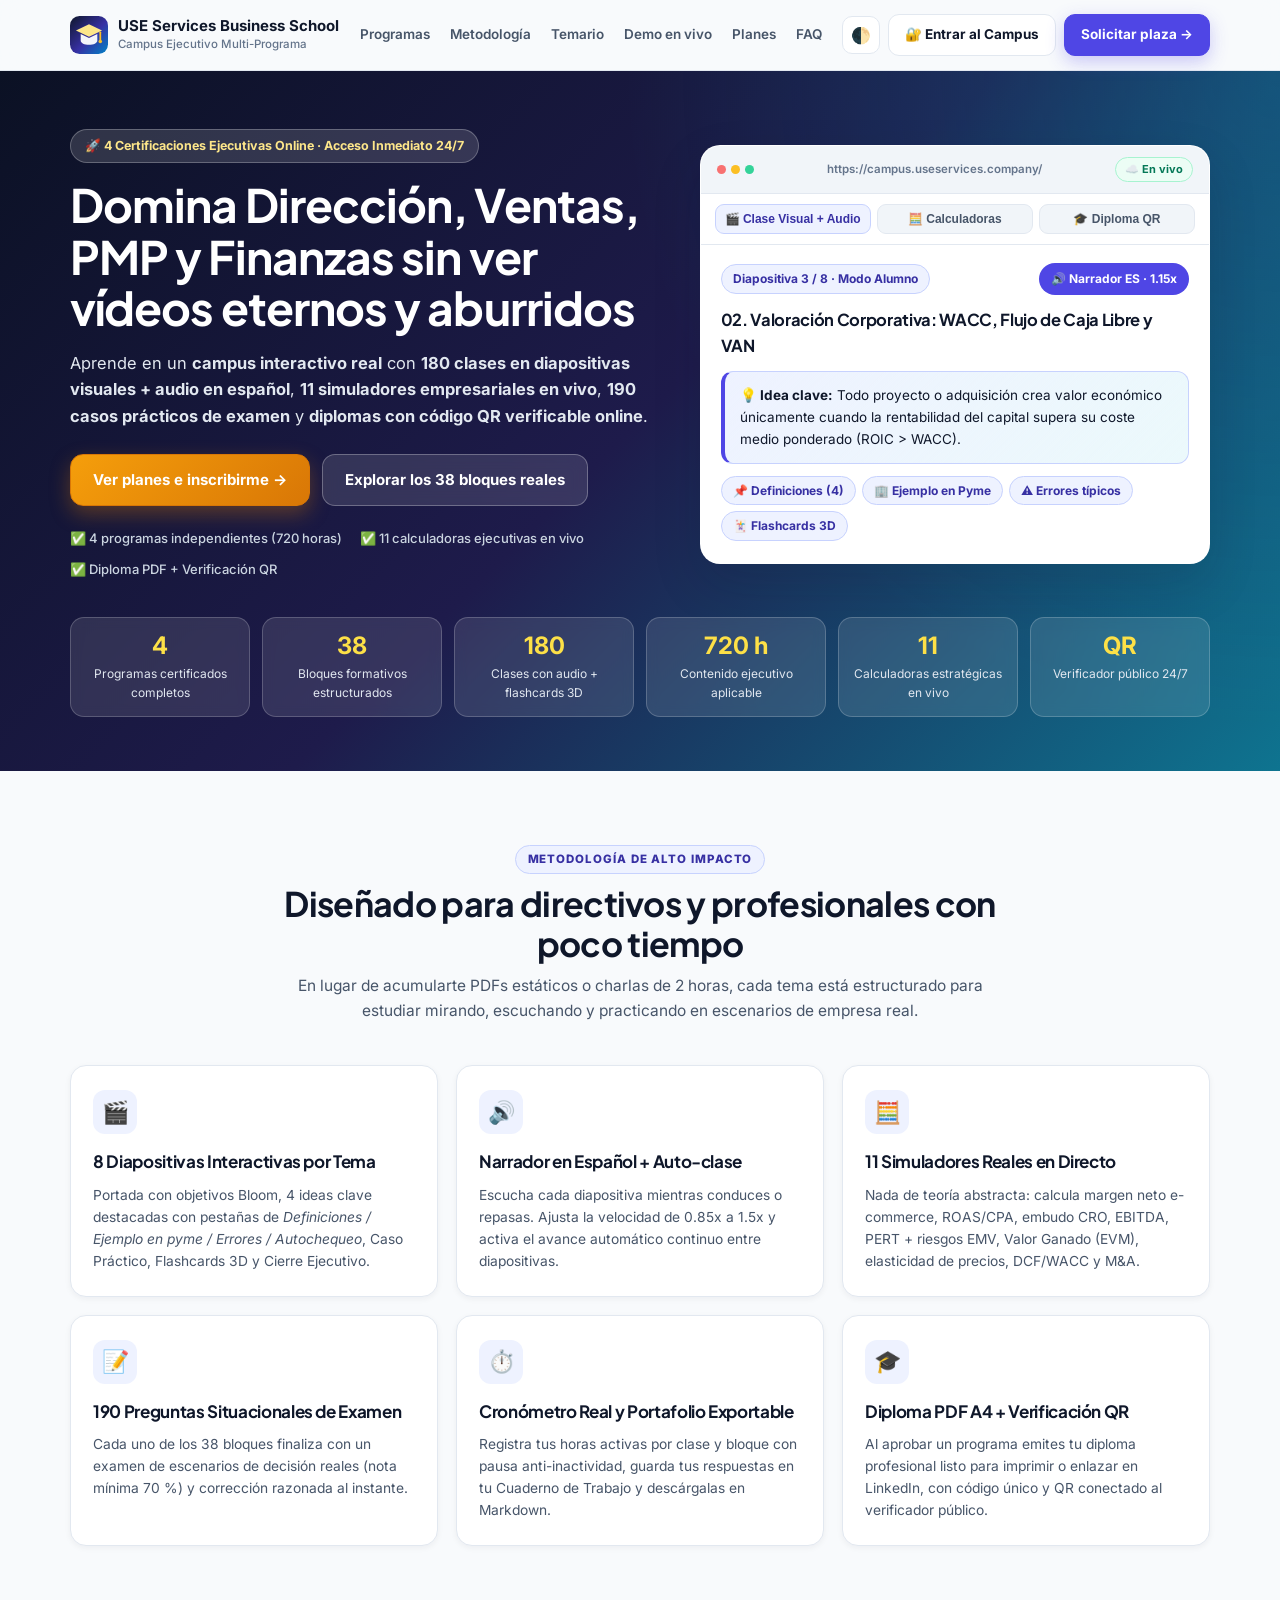
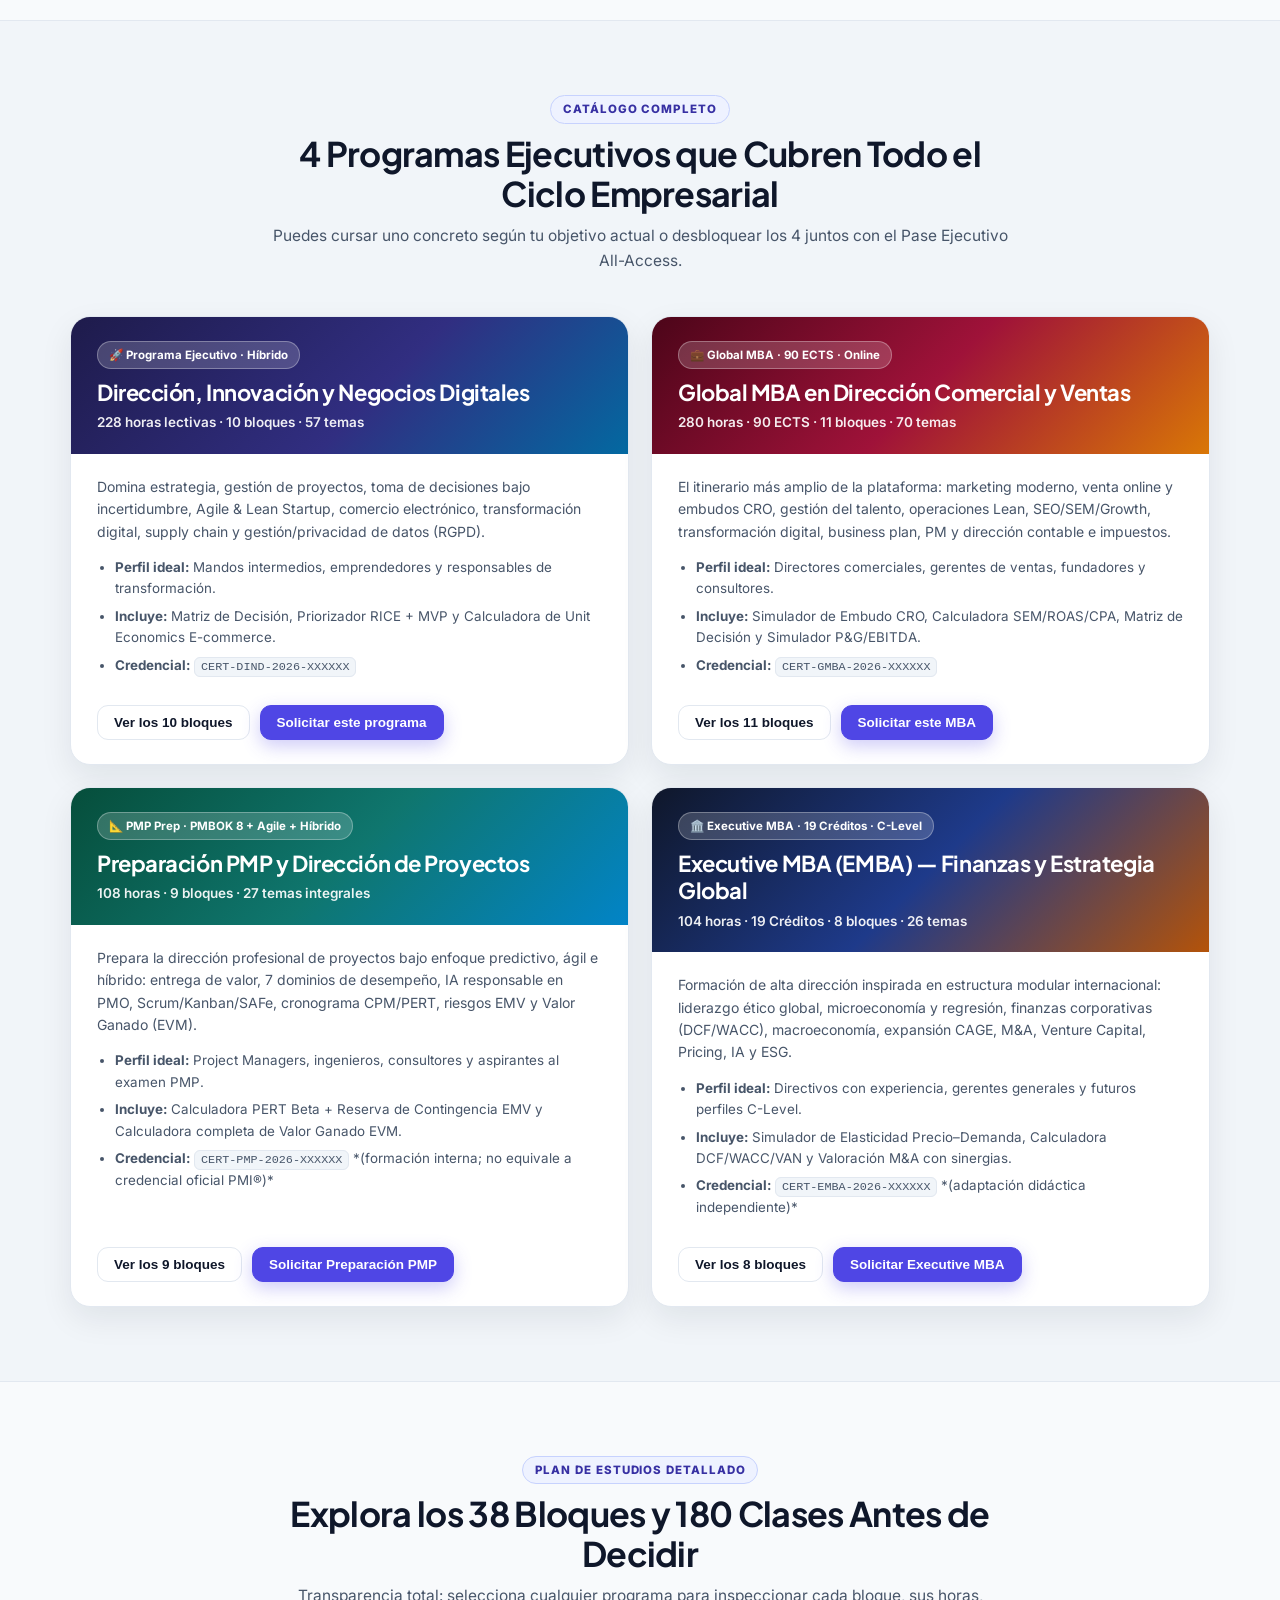
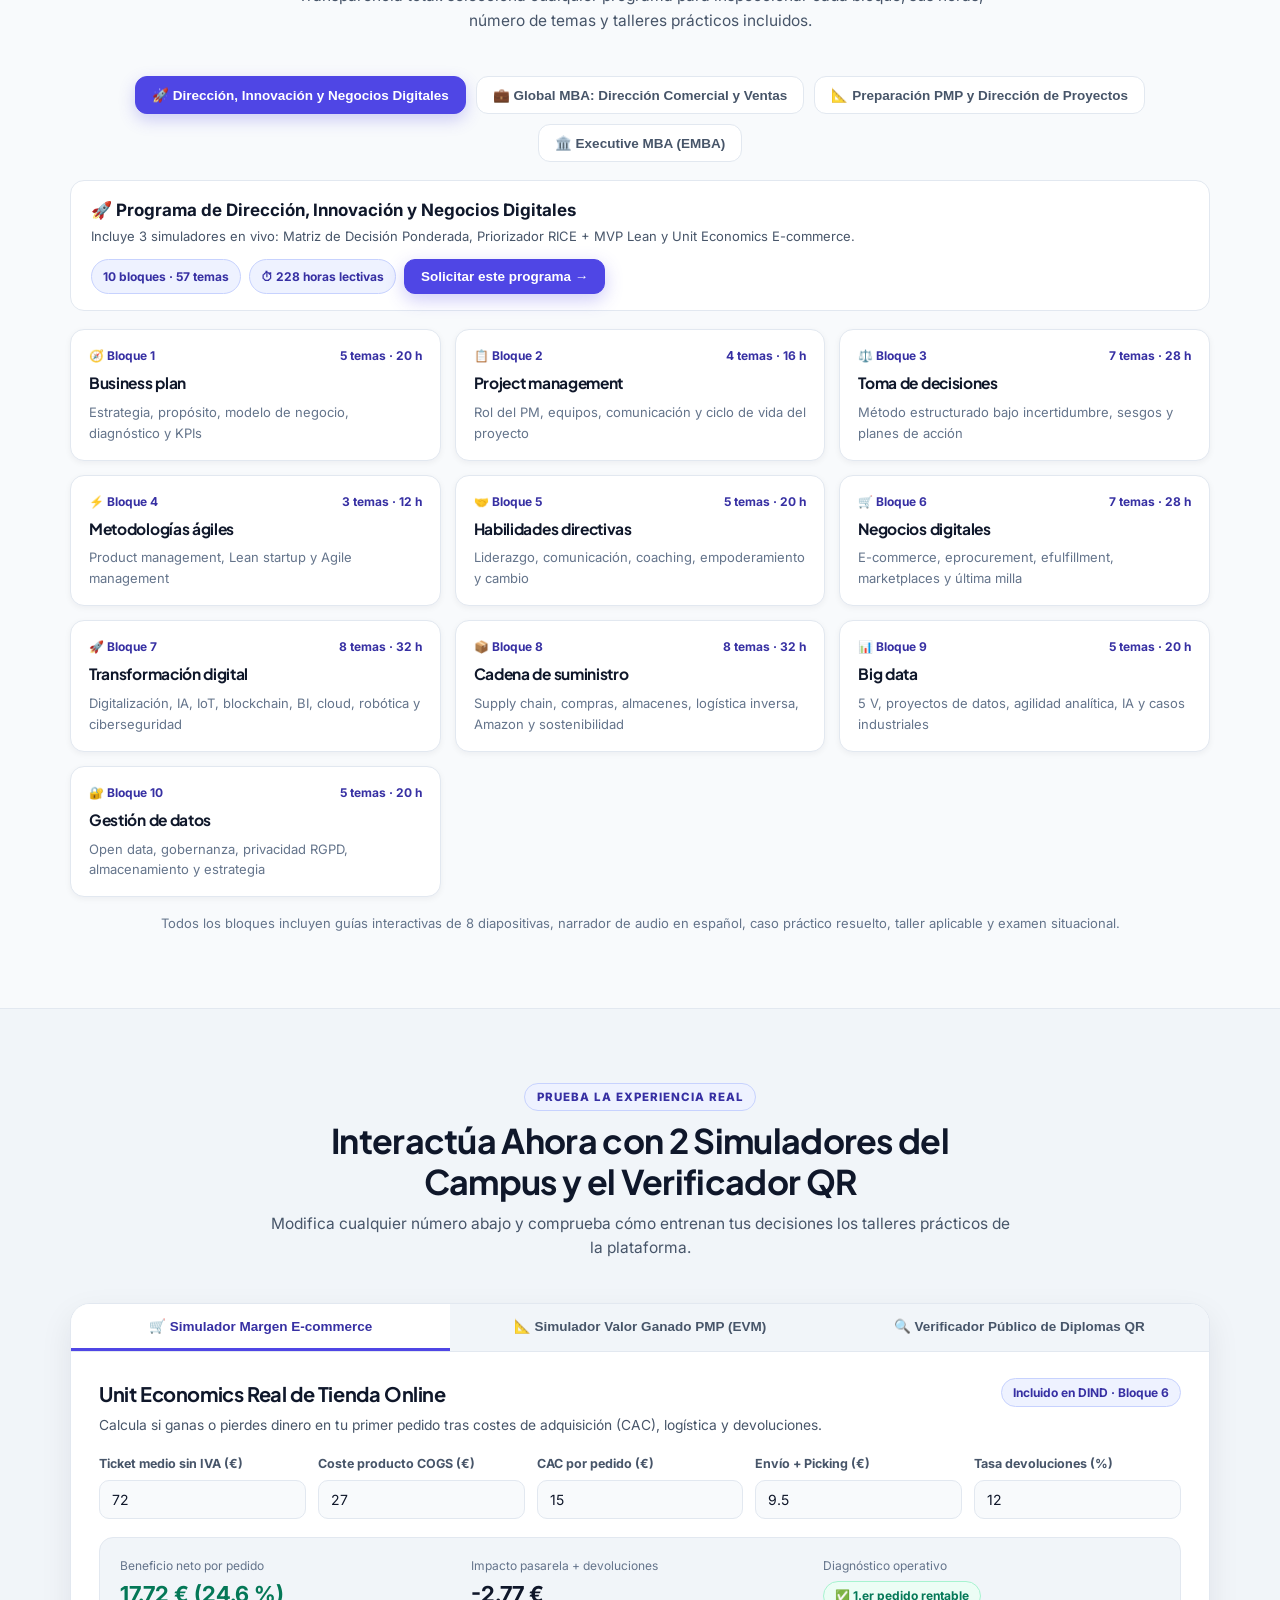
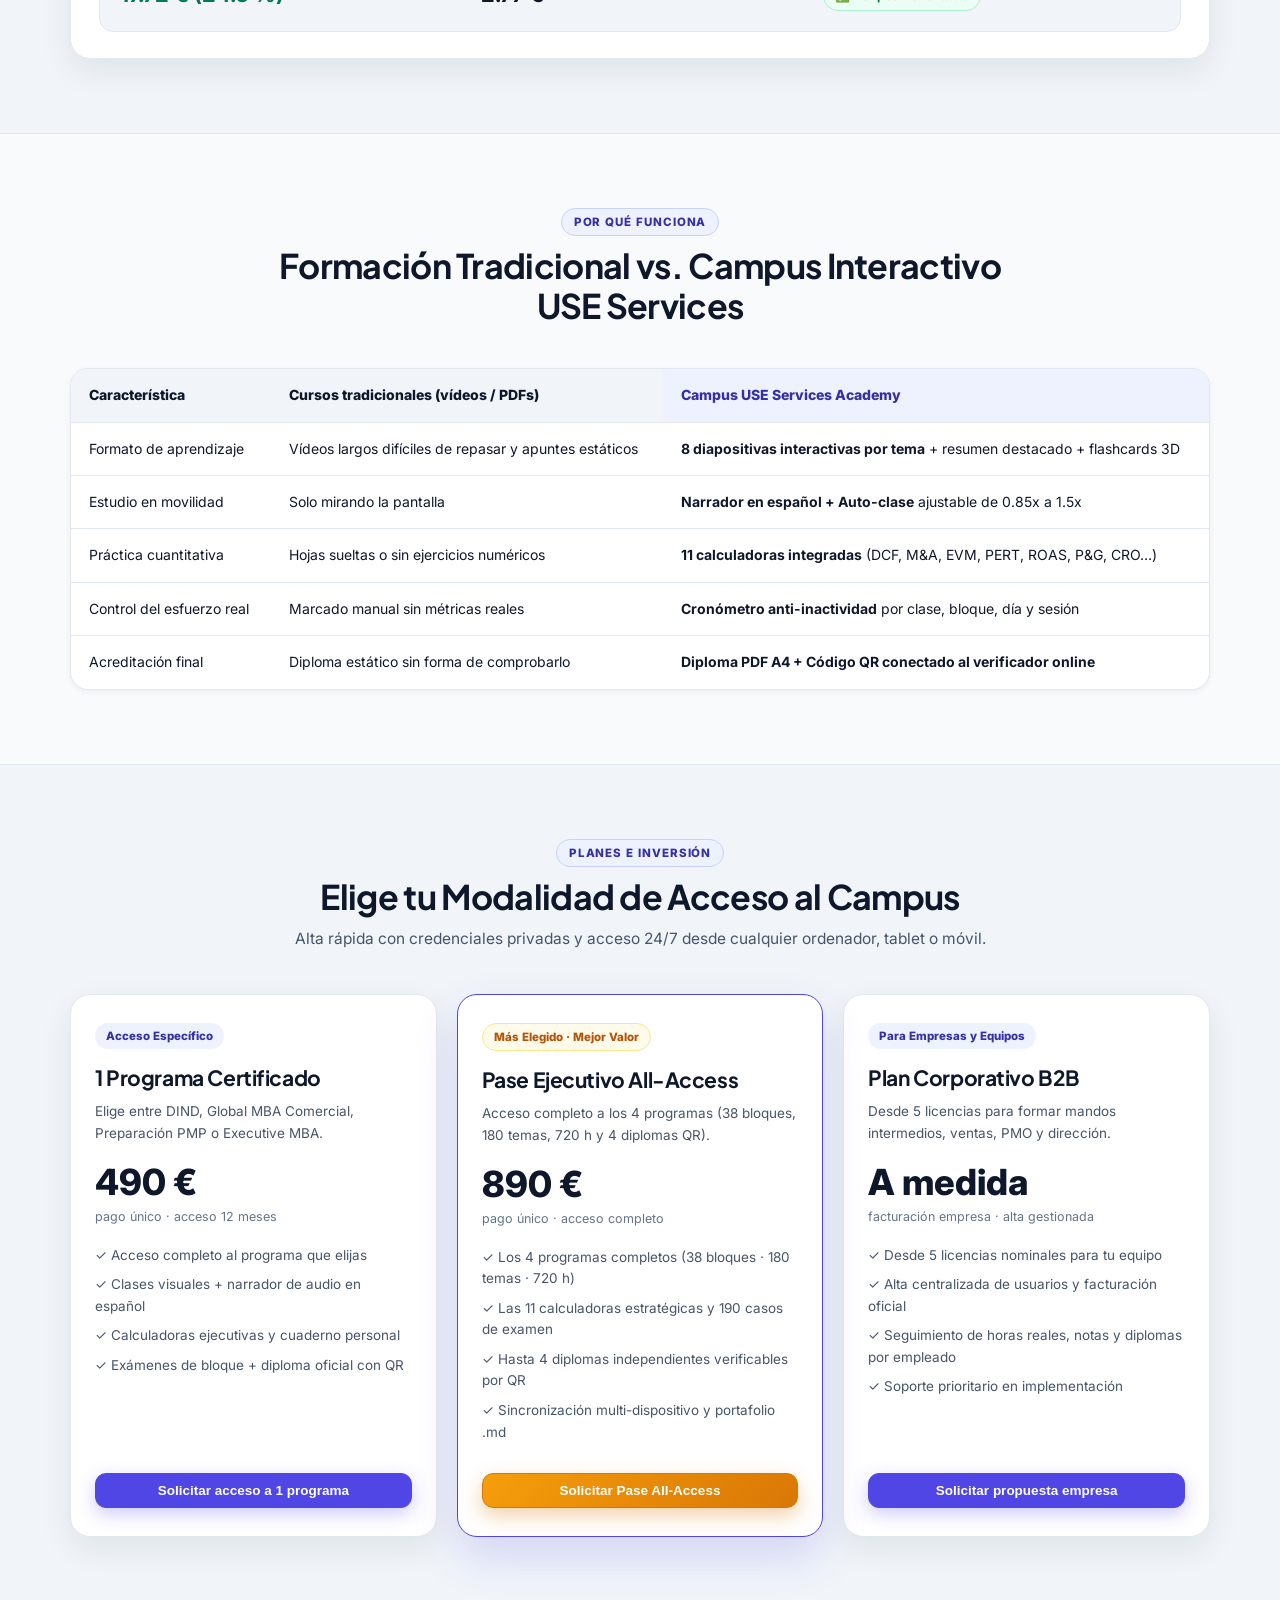
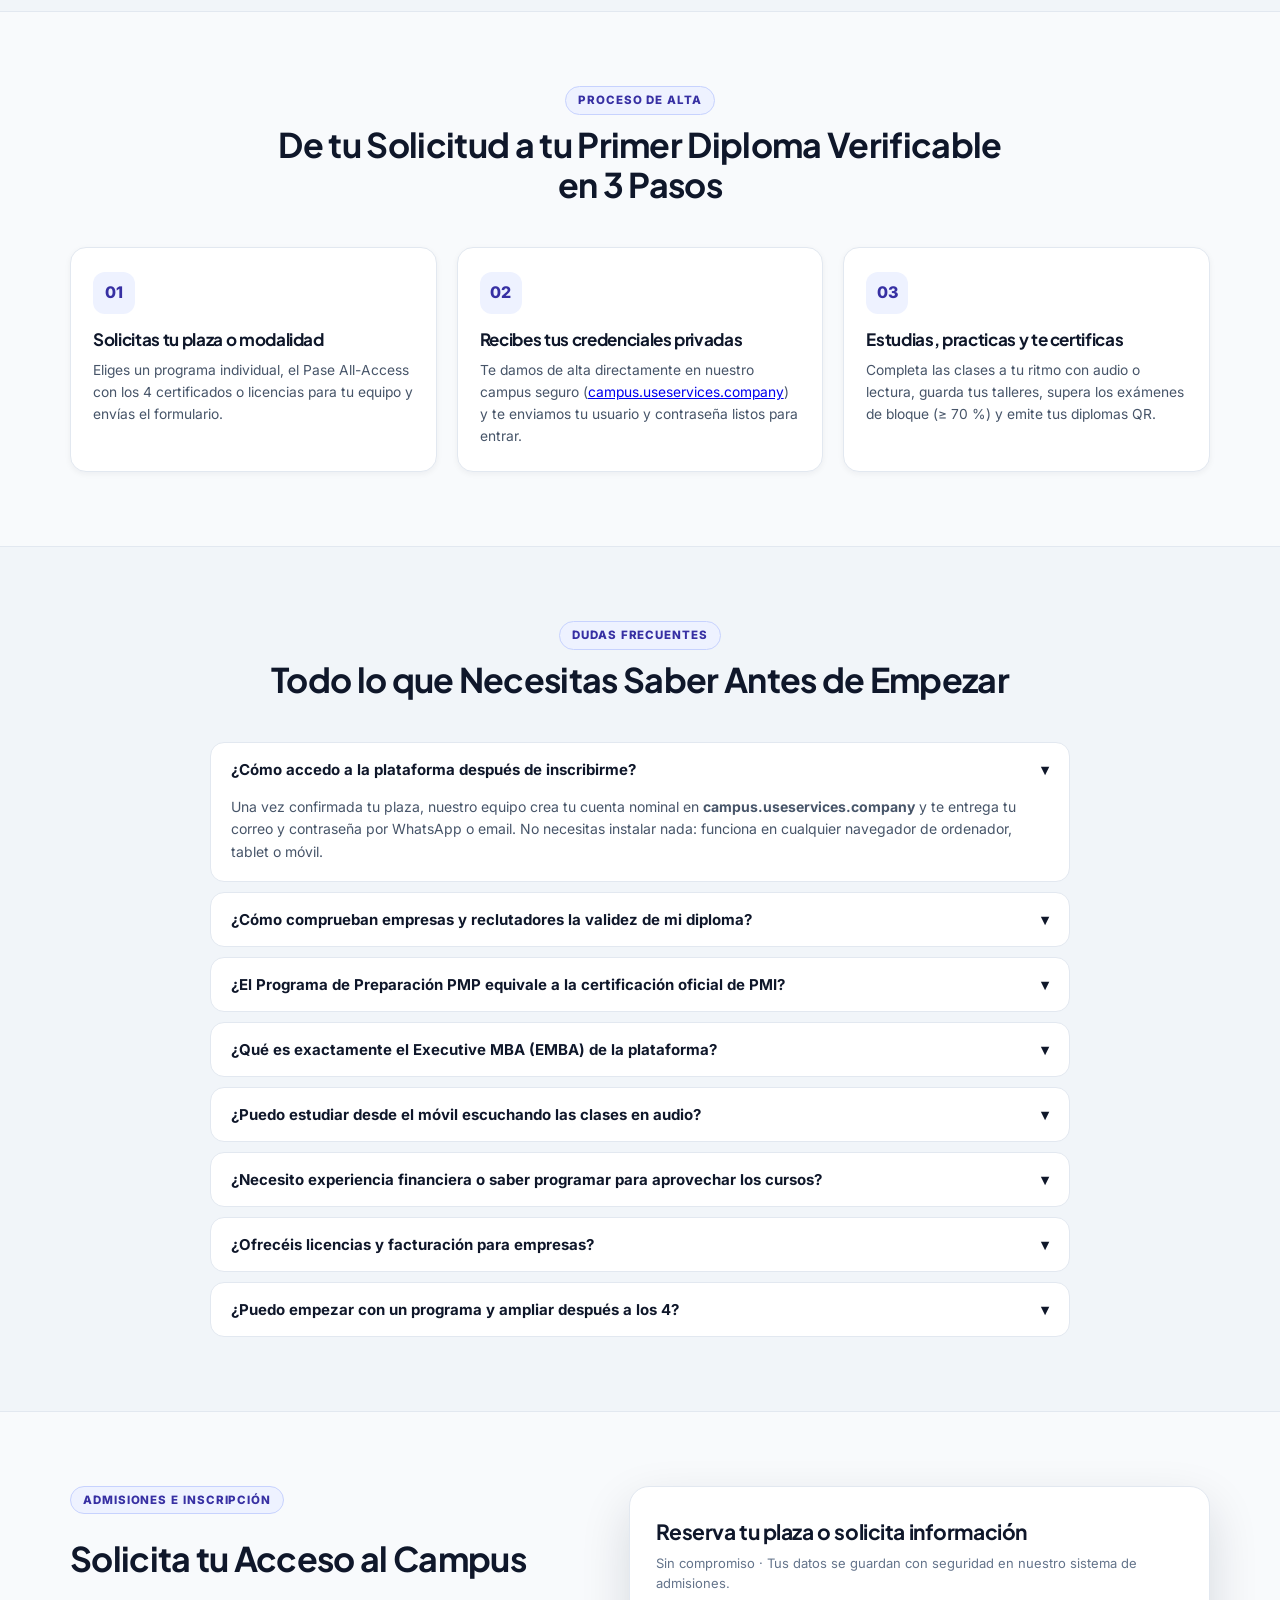
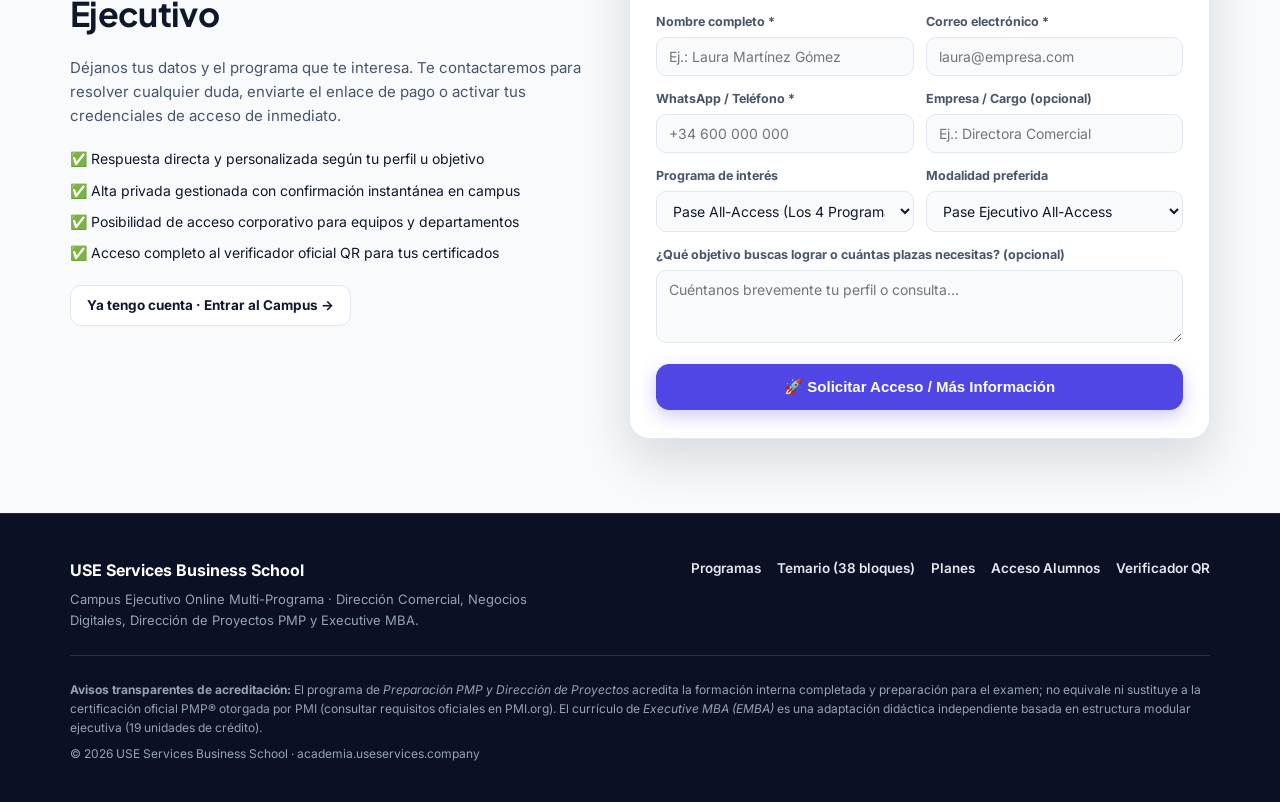
==== landing/index.html @ 1214d99b "Landing page SEO y comercial en landing/ para academia.useservices.company" ====
<!DOCTYPE html>
<html lang="es">
<head>
  <meta charset="UTF-8" />
  <meta name="viewport" content="width=device-width, initial-scale=1.0" />
  <title>Academia Ejecutiva Online | MBA, Executive MBA, PMP y Negocios Digitales — USE Services</title>
  <meta name="description" content="Fórmate online en Dirección e Innovación Digital (228 h), Global MBA Comercial (90 ECTS), Preparación PMP (108 h) y Executive MBA (19 créditos). 180 clases interactivas con audio en español, 11 calculadoras en vivo y diploma con código QR verificable." />
  <meta name="keywords" content="Executive MBA online, Global MBA dirección comercial y ventas, curso preparación PMP online, negocios digitales e innovación, escuela de negocios online, certificación ejecutiva QR" />
  <meta name="robots" content="index, follow, max-image-preview:large, max-snippet:-1, max-video-preview:-1" />
  <meta name="theme-color" content="#312e81" />
  <link rel="canonical" href="https://academia.useservices.company/" />
  <link rel="alternate" hreflang="es" href="https://academia.useservices.company/" />
  <link rel="icon" type="image/svg+xml" href="favicon.svg" />

  <!-- Open Graph / Social Sharing -->
  <meta property="og:type" content="website" />
  <meta property="og:locale" content="es_ES" />
  <meta property="og:site_name" content="USE Services Business School" />
  <meta property="og:title" content="4 Programas Ejecutivos Online con Certificación QR Verificable" />
  <meta property="og:description" content="Global MBA, Executive MBA, Preparación PMP y Dirección de Negocios Digitales. 38 bloques, 180 clases interactivas con audio en español y 11 simuladores reales." />
  <meta property="og:url" content="https://academia.useservices.company/" />
  <meta property="og:image" content="https://academia.useservices.company/og-cover.png" />
  <meta property="og:image:width" content="1200" />
  <meta property="og:image:height" content="630" />
  <meta property="og:image:alt" content="USE Services Business School — 4 Programas Ejecutivos Online con Certificación QR" />

  <!-- Twitter Card -->
  <meta name="twitter:card" content="summary_large_image" />
  <meta name="twitter:title" content="4 Programas Ejecutivos Online · MBA, EMBA, PMP y Negocios Digitales" />
  <meta name="twitter:description" content="180 clases interactivas con narrador en español, 11 calculadoras en tiempo real, 190 casos situacionales y diplomas verificables por QR." />
  <meta name="twitter:image" content="https://academia.useservices.company/og-cover.png" />

  <!-- Typography -->
  <link rel="preconnect" href="https://fonts.googleapis.com" />
  <link rel="preconnect" href="https://fonts.gstatic.com" crossorigin />
  <link href="https://fonts.googleapis.com/css2?family=Inter:wght@400;500;600;700&family=Plus+Jakarta+Sans:wght@700;800&display=swap" rel="stylesheet" />

  <link rel="stylesheet" href="styles.css" />

  <!-- Structured Data: EducationalOrganization -->
  <script type="application/ld+json">
  {
    "@context": "https://schema.org",
    "@type": "EducationalOrganization",
    "name": "USE Services Business School",
    "alternateName": "USE Services Academy",
    "url": "https://academia.useservices.company/",
    "logo": "https://academia.useservices.company/favicon.svg",
    "description": "Plataforma de formación ejecutiva online en dirección comercial, negocios digitales, gestión de proyectos PMP y alta dirección con diplomas verificables por QR.",
    "sameAs": [
      "https://campus.useservices.company/"
    ],
    "contactPoint": {
      "@type": "ContactPoint",
      "contactType": "admissions",
      "email": "rdsuarez@useservices.company",
      "availableLanguage": ["es"]
    }
  }
  </script>

  <!-- Structured Data: ItemList of 4 Courses -->
  <script type="application/ld+json">
  {
    "@context": "https://schema.org",
    "@type": "ItemList",
    "name": "Programas Ejecutivos Online Certificados",
    "numberOfItems": 4,
    "itemListElement": [
      {
        "@type": "ListItem",
        "position": 1,
        "item": {
          "@type": "Course",
          "name": "Programa de Dirección, Innovación y Negocios Digitales",
          "courseCode": "DIND",
          "description": "Estrategia empresarial, gestión de proyectos, toma de decisiones, metodologías ágiles, comercio electrónico, transformación digital, cadena de suministro, big data y gobernanza de datos (10 bloques, 57 temas, 228 horas).",
          "inLanguage": "es",
          "provider": { "@type": "EducationalOrganization", "name": "USE Services Business School" },
          "hasCourseInstance": { "@type": "CourseInstance", "courseMode": "Online", "courseWorkload": "PT228H" }
        }
      },
      {
        "@type": "ListItem",
        "position": 2,
        "item": {
          "@type": "Course",
          "name": "Global MBA en Dirección Comercial y Ventas",
          "courseCode": "GMBA",
          "description": "Marketing estratégico, e-commerce, gestión del talento, operaciones Lean, posicionamiento SEO/SEM y Growth, transformación digital, business plan y dirección contable (11 bloques, 70 temas, 280 horas / 90 ECTS).",
          "inLanguage": "es",
          "provider": { "@type": "EducationalOrganization", "name": "USE Services Business School" },
          "hasCourseInstance": { "@type": "CourseInstance", "courseMode": "Online", "courseWorkload": "PT280H" }
        }
      },
      {
        "@type": "ListItem",
        "position": 3,
        "item": {
          "@type": "Course",
          "name": "Programa de Preparación PMP y Dirección de Proyectos",
          "courseCode": "PMP",
          "description": "Fundamentos PMI, liderazgo, 7 dominios de desempeño PMBOK 8, tailoring, IA en proyectos, entregas ágiles y escalamiento, procesos de inicio a cierre, CPM/PERT y Valor Ganado EVM (9 bloques, 27 temas integrales, 108 horas).",
          "inLanguage": "es",
          "provider": { "@type": "EducationalOrganization", "name": "USE Services Business School" },
          "hasCourseInstance": { "@type": "CourseInstance", "courseMode": "Online", "courseWorkload": "PT108H" }
        }
      },
      {
        "@type": "ListItem",
        "position": 4,
        "item": {
          "@type": "Course",
          "name": "Executive MBA (EMBA) — Dirección General, Finanzas y Estrategia Global",
          "courseCode": "EMBA",
          "description": "Liderazgo C-Level, microeconomía, regresión y analítica empresarial, finanzas corporativas DCF/WACC, macroeconomía global, CAGE/Block Weeks, M&A, Private Equity, Pricing, IA generativa responsable y ESG (8 bloques, 26 temas, 104 horas / 19 créditos).",
          "inLanguage": "es",
          "provider": { "@type": "EducationalOrganization", "name": "USE Services Business School" },
          "hasCourseInstance": { "@type": "CourseInstance", "courseMode": "Online", "courseWorkload": "PT104H" }
        }
      }
    ]
  }
  </script>

  <!-- Structured Data: FAQPage -->
  <script type="application/ld+json">
  {
    "@context": "https://schema.org",
    "@type": "FAQPage",
    "mainEntity": [
      {
        "@type": "Question",
        "name": "¿Cómo funciona la plataforma online tras matricularme?",
        "acceptedAnswer": {
          "@type": "Answer",
          "text": "Recibirás acceso privado en campus.useservices.company con tu correo y contraseña. Todas las lecciones combinan presentaciones visuales de 8 diapositivas, audio narrador en español, casos reales, simuladores financieros/operativos y exámenes autoevaluables con guardado automático en la nube."
        }
      },
      {
        "@type": "Question",
        "name": "¿Cómo verifican las empresas o LinkedIn mis diplomas?",
        "acceptedAnswer": {
          "@type": "Answer",
          "text": "Al aprobar los exámenes de todos los bloques de un programa (mínimo 70 %), el campus emite un diploma PDF en A4 horizontal con un identificador único (por ejemplo CERT-GMBA-2026-XXXXXX) y un código QR escaneable que abre tu expediente verificado en nuestro portal público."
        }
      },
      {
        "@type": "Question",
        "name": "¿El Programa de Preparación PMP equivale a la certificación oficial de PMI?",
        "acceptedAnswer": {
          "@type": "Answer",
          "text": "No. El diploma acredita la finalización de nuestra formación interna en dirección de proyectos y preparación del examen PMP (predictivo, ágil e híbrido, PMBOK 8 y EVM); no equivale a la credencial oficial PMP otorgada por el Project Management Institute (PMI), cuyos requisitos deben tramitarse en PMI.org."
        }
      },
      {
        "@type": "Question",
        "name": "¿Qué incluye exactamente el Executive MBA (EMBA)?",
        "acceptedAnswer": {
          "@type": "Answer",
          "text": "Es una adaptación didáctica independiente estructurada en 8 bloques y 26 temas ejecutivos (equivalentes a 104 horas / 19 unidades de crédito): liderazgo y comunicación directiva, microeconomía y regresión, operaciones, finanzas corporativas (DCF/WACC), expansión global, M&A y Venture Capital, pricing, negociación, IA responsable y ESG."
        }
      },
      {
        "@type": "Question",
        "name": "¿Puedo estudiar escuchando las clases en el móvil?",
        "acceptedAnswer": {
          "@type": "Answer",
          "text": "Sí. Cada diapositiva incorpora un narrador de audio en español con ajuste de velocidad (0.85x a 1.5x) y modo Auto-clase que avanza automáticamente entre diapositivas, además de un cronómetro inteligente anti-inactividad."
        }
      },
      {
        "@type": "Question",
        "name": "¿Es necesario tener conocimientos técnicos previos?",
        "acceptedAnswer": {
          "@type": "Answer",
          "text": "No necesitas saber programar. Todos los conceptos técnicos, financieros y estadísticos se explican desde cero con definiciones claras, errores frecuentes que debes evitar, ejemplos en pymes y calculadoras listas para usar."
        }
      },
      {
        "@type": "Question",
        "name": "¿Pueden acceder equipos completos o empresas con facturación corporativa?",
        "acceptedAnswer": {
          "@type": "Answer",
          "text": "Sí. Con el Plan Corporativo B2B damos de alta licencias nominales para tu equipo directivo, comercial o de PMO, emitimos factura oficial y supervisamos su progreso, horas activas y certificaciones desde administración."
        }
      },
      {
        "@type": "Question",
        "name": "¿Qué ocurre después de enviar el formulario de solicitud?",
        "acceptedAnswer": {
          "@type": "Answer",
          "text": "Tu solicitud queda registrada al instante en nuestro sistema de admisiones y nuestro equipo se pondrá en contacto contigo con los pasos de activación para entregar tu acceso privado al campus."
        }
      }
    ]
  }
  </script>

  <!-- Structured Data: BreadcrumbList -->
  <script type="application/ld+json">
  {
    "@context": "https://schema.org",
    "@type": "BreadcrumbList",
    "itemListElement": [
      {
        "@type": "ListItem",
        "position": 1,
        "name": "Inicio — Academia Ejecutiva Online",
        "item": "https://academia.useservices.company/"
      }
    ]
  }
  </script>
</head>
<body>
  <!-- Sticky Navigation -->
  <header class="site-header" id="siteHeader">
    <div class="container nav-inner">
      <a href="#top" class="brand" aria-label="Inicio USE Services Business School">
        <img src="favicon.svg" alt="" width="38" height="38" />
        <div>
          <strong id="brandNameText">USE Services Business School</strong>
          <span>Campus Ejecutivo Multi-Programa</span>
        </div>
      </a>

      <nav class="nav-links" id="navMenu" aria-label="Navegación principal">
        <a href="#programas">Programas</a>
        <a href="#metodologia">Metodología</a>
        <a href="#temario">Temario</a>
        <a href="#demo">Demo en vivo</a>
        <a href="#planes">Planes</a>
        <a href="#faq">FAQ</a>
      </nav>

      <div class="nav-cta">
        <button type="button" class="icon-btn" id="themeToggleBtn" title="Cambiar modo claro / oscuro" aria-label="Cambiar modo claro u oscuro">🌓</button>
        <a class="btn btn-outline" id="navCampusBtn" href="https://campus.useservices.company/" target="_blank" rel="noopener">🔐 Entrar al Campus</a>
        <a class="btn btn-primary" id="navCtaBtn" href="#inscripcion">Solicitar plaza →</a>
        <button type="button" class="icon-btn mobile-menu-btn" id="mobileMenuBtn" aria-label="Abrir menú" aria-expanded="false">☰</button>
      </div>
    </div>
  </header>

  <main id="top">
    <!-- 1. HERO EJECUTIVO -->
    <section class="hero">
      <div class="container hero-grid">
        <div class="hero-copy">
          <div class="eyebrow">🚀 4 Certificaciones Ejecutivas Online · Acceso Inmediato 24/7</div>
          <h1>Domina Dirección, Ventas, PMP y Finanzas sin ver vídeos eternos y aburridos</h1>
          <p class="hero-lead">
            Aprende en un <strong>campus interactivo real</strong> con <strong>180 clases en diapositivas visuales + audio en español</strong>, <strong>11 simuladores empresariales en vivo</strong>, <strong>190 casos prácticos de examen</strong> y <strong>diplomas con código QR verificable online</strong>.
          </p>

          <div class="hero-actions">
            <a class="btn btn-gold btn-lg" id="heroEnrollBtn" href="#planes">Ver planes e inscribirme →</a>
            <a class="btn btn-ghost btn-lg" id="heroSyllabusBtn" href="#temario">Explorar los 38 bloques reales</a>
          </div>

          <div class="hero-trust">
            <span>✅ 4 programas independientes (720 horas)</span>
            <span>✅ 11 calculadoras ejecutivas en vivo</span>
            <span>✅ Diploma PDF + Verificación QR</span>
          </div>
        </div>

        <!-- Interactive Hero Campus Preview -->
        <aside class="hero-preview" aria-label="Vista previa interactiva del campus">
          <div class="preview-chrome">
            <div class="dots"><span></span><span></span><span></span></div>
            <div class="preview-url">https://campus.useservices.company/</div>
            <span class="preview-pill">☁️ En vivo</span>
          </div>
          <div class="preview-tabs" role="tablist">
            <button type="button" class="prev-tab active" data-preview-tab="slides">🎬 Clase Visual + Audio</button>
            <button type="button" class="prev-tab" data-preview-tab="calcs">🧮 Calculadoras</button>
            <button type="button" class="prev-tab" data-preview-tab="qr">🎓 Diploma QR</button>
          </div>
          <div class="preview-body" id="heroPreviewBody">
            <!-- Populated cleanly by landing/app.js -->
          </div>
        </aside>
      </div>

      <!-- Verified KPI Bar -->
      <div class="container">
        <div class="kpi-strip">
          <div class="kpi-box"><strong>4</strong><span>Programas certificados completos</span></div>
          <div class="kpi-box"><strong>38</strong><span>Bloques formativos estructurados</span></div>
          <div class="kpi-box"><strong>180</strong><span>Clases con audio + flashcards 3D</span></div>
          <div class="kpi-box"><strong>720 h</strong><span>Contenido ejecutivo aplicable</span></div>
          <div class="kpi-box"><strong>11</strong><span>Calculadoras estratégicas en vivo</span></div>
          <div class="kpi-box"><strong>QR</strong><span>Verificador público 24/7</span></div>
        </div>
      </div>
    </section>

    <!-- 2. POR QUÉ ESTE CAMPUS ES DIFERENTE (6 PILARES) -->
    <section class="section" id="metodologia">
      <div class="container">
        <div class="sec-head">
          <span class="sec-kicker">Metodología de Alto Impacto</span>
          <h2>Diseñado para directivos y profesionales con poco tiempo</h2>
          <p>En lugar de acumularte PDFs estáticos o charlas de 2 horas, cada tema está estructurado para estudiar mirando, escuchando y practicando en escenarios de empresa real.</p>
        </div>

        <div class="pillars-grid">
          <article class="pillar-card">
            <div class="pillar-ico">🎬</div>
            <h3>8 Diapositivas Interactivas por Tema</h3>
            <p>Portada con objetivos Bloom, 4 ideas clave destacadas con pestañas de <em>Definiciones / Ejemplo en pyme / Errores / Autochequeo</em>, Caso Práctico, Flashcards 3D y Cierre Ejecutivo.</p>
          </article>
          <article class="pillar-card">
            <div class="pillar-ico">🔊</div>
            <h3>Narrador en Español + Auto-clase</h3>
            <p>Escucha cada diapositiva mientras conduces o repasas. Ajusta la velocidad de 0.85x a 1.5x y activa el avance automático continuo entre diapositivas.</p>
          </article>
          <article class="pillar-card">
            <div class="pillar-ico">🧮</div>
            <h3>11 Simuladores Reales en Directo</h3>
            <p>Nada de teoría abstracta: calcula margen neto e-commerce, ROAS/CPA, embudo CRO, EBITDA, PERT + riesgos EMV, Valor Ganado (EVM), elasticidad de precios, DCF/WACC y M&amp;A.</p>
          </article>
          <article class="pillar-card">
            <div class="pillar-ico">📝</div>
            <h3>190 Preguntas Situacionales de Examen</h3>
            <p>Cada uno de los 38 bloques finaliza con un examen de escenarios de decisión reales (nota mínima 70 %) y corrección razonada al instante.</p>
          </article>
          <article class="pillar-card">
            <div class="pillar-ico">⏱️</div>
            <h3>Cronómetro Real y Portafolio Exportable</h3>
            <p>Registra tus horas activas por clase y bloque con pausa anti-inactividad, guarda tus respuestas en tu Cuaderno de Trabajo y descárgalas en Markdown.</p>
          </article>
          <article class="pillar-card">
            <div class="pillar-ico">🎓</div>
            <h3>Diploma PDF A4 + Verificación QR</h3>
            <p>Al aprobar un programa emites tu diploma profesional listo para imprimir o enlazar en LinkedIn, con código único y QR conectado al verificador público.</p>
          </article>
        </div>
      </div>
    </section>

    <!-- 3. LOS 4 PROGRAMAS CERTIFICADOS -->
    <section class="section section-alt" id="programas">
      <div class="container">
        <div class="sec-head">
          <span class="sec-kicker">Catálogo Completo</span>
          <h2>4 Programas Ejecutivos que Cubren Todo el Ciclo Empresarial</h2>
          <p>Puedes cursar uno concreto según tu objetivo actual o desbloquear los 4 juntos con el Pase Ejecutivo All-Access.</p>
        </div>

        <div class="programs-grid">
          <article class="program-card">
            <div class="prog-head grad-dind">
              <span class="prog-badge">🚀 Programa Ejecutivo · Híbrido</span>
              <h3>Dirección, Innovación y Negocios Digitales</h3>
              <p>228 horas lectivas · 10 bloques · 57 temas</p>
            </div>
            <div class="prog-body">
              <p class="prog-desc">Domina estrategia, gestión de proyectos, toma de decisiones bajo incertidumbre, Agile &amp; Lean Startup, comercio electrónico, transformación digital, supply chain y gestión/privacidad de datos (RGPD).</p>
              <ul class="prog-bullets">
                <li><strong>Perfil ideal:</strong> Mandos intermedios, emprendedores y responsables de transformación.</li>
                <li><strong>Incluye:</strong> Matriz de Decisión, Priorizador RICE + MVP y Calculadora de Unit Economics E-commerce.</li>
                <li><strong>Credencial:</strong> <code>CERT-DIND-2026-XXXXXX</code></li>
              </ul>
              <div class="prog-actions">
                <button type="button" class="btn btn-outline" data-inspect-prog="dind">Ver los 10 bloques</button>
                <button type="button" class="btn btn-primary" data-enroll-prog="dind">Solicitar este programa</button>
              </div>
            </div>
          </article>

          <article class="program-card">
            <div class="prog-head grad-gmba">
              <span class="prog-badge">💼 Global MBA · 90 ECTS · Online</span>
              <h3>Global MBA en Dirección Comercial y Ventas</h3>
              <p>280 horas · 90 ECTS · 11 bloques · 70 temas</p>
            </div>
            <div class="prog-body">
              <p class="prog-desc">El itinerario más amplio de la plataforma: marketing moderno, venta online y embudos CRO, gestión del talento, operaciones Lean, SEO/SEM/Growth, transformación digital, business plan, PM y dirección contable e impuestos.</p>
              <ul class="prog-bullets">
                <li><strong>Perfil ideal:</strong> Directores comerciales, gerentes de ventas, fundadores y consultores.</li>
                <li><strong>Incluye:</strong> Simulador de Embudo CRO, Calculadora SEM/ROAS/CPA, Matriz de Decisión y Simulador P&amp;G/EBITDA.</li>
                <li><strong>Credencial:</strong> <code>CERT-GMBA-2026-XXXXXX</code></li>
              </ul>
              <div class="prog-actions">
                <button type="button" class="btn btn-outline" data-inspect-prog="gmba">Ver los 11 bloques</button>
                <button type="button" class="btn btn-primary" data-enroll-prog="gmba">Solicitar este MBA</button>
              </div>
            </div>
          </article>

          <article class="program-card">
            <div class="prog-head grad-pmp">
              <span class="prog-badge">📐 PMP Prep · PMBOK 8 + Agile + Híbrido</span>
              <h3>Preparación PMP y Dirección de Proyectos</h3>
              <p>108 horas · 9 bloques · 27 temas integrales</p>
            </div>
            <div class="prog-body">
              <p class="prog-desc">Prepara la dirección profesional de proyectos bajo enfoque predictivo, ágil e híbrido: entrega de valor, 7 dominios de desempeño, IA responsable en PMO, Scrum/Kanban/SAFe, cronograma CPM/PERT, riesgos EMV y Valor Ganado (EVM).</p>
              <ul class="prog-bullets">
                <li><strong>Perfil ideal:</strong> Project Managers, ingenieros, consultores y aspirantes al examen PMP.</li>
                <li><strong>Incluye:</strong> Calculadora PERT Beta + Reserva de Contingencia EMV y Calculadora completa de Valor Ganado EVM.</li>
                <li><strong>Credencial:</strong> <code>CERT-PMP-2026-XXXXXX</code> *(formación interna; no equivale a credencial oficial PMI®)*</li>
              </ul>
              <div class="prog-actions">
                <button type="button" class="btn btn-outline" data-inspect-prog="pmp">Ver los 9 bloques</button>
                <button type="button" class="btn btn-primary" data-enroll-prog="pmp">Solicitar Preparación PMP</button>
              </div>
            </div>
          </article>

          <article class="program-card">
            <div class="prog-head grad-emba">
              <span class="prog-badge">🏛️ Executive MBA · 19 Créditos · C-Level</span>
              <h3>Executive MBA (EMBA) — Finanzas y Estrategia Global</h3>
              <p>104 horas · 19 Créditos · 8 bloques · 26 temas</p>
            </div>
            <div class="prog-body">
              <p class="prog-desc">Formación de alta dirección inspirada en estructura modular internacional: liderazgo ético global, microeconomía y regresión, finanzas corporativas (DCF/WACC), macroeconomía, expansión CAGE, M&amp;A, Venture Capital, Pricing, IA y ESG.</p>
              <ul class="prog-bullets">
                <li><strong>Perfil ideal:</strong> Directivos con experiencia, gerentes generales y futuros perfiles C-Level.</li>
                <li><strong>Incluye:</strong> Simulador de Elasticidad Precio–Demanda, Calculadora DCF/WACC/VAN y Valoración M&amp;A con sinergias.</li>
                <li><strong>Credencial:</strong> <code>CERT-EMBA-2026-XXXXXX</code> *(adaptación didáctica independiente)*</li>
              </ul>
              <div class="prog-actions">
                <button type="button" class="btn btn-outline" data-inspect-prog="emba">Ver los 8 bloques</button>
                <button type="button" class="btn btn-primary" data-enroll-prog="emba">Solicitar Executive MBA</button>
              </div>
            </div>
          </article>
        </div>
      </div>
    </section>

    <!-- 4. EXPLORADOR DE TEMARIO REAL (38 BLOQUES DESDE curriculum-data.js) -->
    <section class="section" id="temario">
      <div class="container">
        <div class="sec-head">
          <span class="sec-kicker">Plan de Estudios Detallado</span>
          <h2>Explora los 38 Bloques y 180 Clases Antes de Decidir</h2>
          <p>Transparencia total: selecciona cualquier programa para inspeccionar cada bloque, sus horas, número de temas y talleres prácticos incluidos.</p>
        </div>

        <div class="syllabus-tabs" id="syllabusTabs" role="tablist" aria-label="Selector de programa"></div>
        <div class="syllabus-meta" id="syllabusMeta"></div>
        <div class="syllabus-grid" id="syllabusBlocksGrid"></div>
        <div class="syllabus-note" id="syllabusNote"></div>
      </div>
    </section>

    <!-- 5. DEMO EN VIVO (CALCULADORAS REALES + VERIFICADOR QR) -->
    <section class="section section-alt" id="demo">
      <div class="container">
        <div class="sec-head">
          <span class="sec-kicker">Prueba la Experiencia Real</span>
          <h2>Interactúa Ahora con 2 Simuladores del Campus y el Verificador QR</h2>
          <p>Modifica cualquier número abajo y comprueba cómo entrenan tus decisiones los talleres prácticos de la plataforma.</p>
        </div>

        <div class="demo-shell">
          <div class="demo-tabs" role="tablist">
            <button type="button" class="demo-tab active" data-demo-tab="ecommerce">🛒 Simulador Margen E-commerce</button>
            <button type="button" class="demo-tab" data-demo-tab="evm">📐 Simulador Valor Ganado PMP (EVM)</button>
            <button type="button" class="demo-tab" data-demo-tab="verify">🔍 Verificador Público de Diplomas QR</button>
          </div>

          <div class="demo-panel active" id="demoPanelEcommerce">
            <div class="demo-head-row">
              <div>
                <h3>Unit Economics Real de Tienda Online</h3>
                <p>Calcula si ganas o pierdes dinero en tu primer pedido tras costes de adquisición (CAC), logística y devoluciones.</p>
              </div>
              <span class="pill">Incluido en DIND · Bloque 6</span>
            </div>
            <div class="demo-inputs-grid">
              <label>Ticket medio sin IVA (€)<input type="number" id="deAov" value="72" step="1" /></label>
              <label>Coste producto COGS (€)<input type="number" id="deCogs" value="27" step="0.5" /></label>
              <label>CAC por pedido (€)<input type="number" id="deCac" value="15" step="0.5" /></label>
              <label>Envío + Picking (€)<input type="number" id="deShip" value="9.5" step="0.5" /></label>
              <label>Tasa devoluciones (%)<input type="number" id="deRet" value="12" step="1" /></label>
            </div>
            <div class="demo-output" id="demoEcomOut"></div>
          </div>

          <div class="demo-panel" id="demoPanelEvm">
            <div class="demo-head-row">
              <div>
                <h3>Diagnóstico de Proyecto con Valor Ganado (EVM)</h3>
                <p>Controla desviaciones de coste (CPI) y plazo (SPI) y estima cuánto costará terminar el proyecto (EAC).</p>
              </div>
              <span class="pill">Incluido en PMP · Bloque 8</span>
            </div>
            <div class="demo-inputs-grid">
              <label>BAC — Presupuesto Total (€)<input type="number" id="dvBac" value="200000" step="5000" /></label>
              <label>PV — Valor Planificado (€)<input type="number" id="dvPv" value="110000" step="5000" /></label>
              <label>EV — Valor Ganado (€)<input type="number" id="dvEv" value="96000" step="5000" /></label>
              <label>AC — Coste Real (€)<input type="number" id="dvAc" value="120000" step="5000" /></label>
            </div>
            <div class="demo-output" id="demoEvmOut"></div>
          </div>

          <div class="demo-panel" id="demoPanelVerify">
            <div class="demo-head-row">
              <div>
                <h3>Comprueba la Verificación Pública de Credenciales</h3>
                <p>Cada diploma emitido en <strong>campus.useservices.company</strong> lleva un código único y un QR que consulta en vivo la base de datos oficial para evitar falsificaciones.</p>
              </div>
              <span class="pill">Seguridad RLS + RPC</span>
            </div>
            <div class="demo-verify-row">
              <input type="text" class="input" id="demoVerifyInput" placeholder="Introduce un código (ej.: CERT-DIND-2026-XXXXXX) o abre el portal…" />
              <button type="button" class="btn btn-primary" id="demoVerifyGoBtn">Abrir Verificador en Vivo →</button>
            </div>
            <p class="demo-verify-hint">Las empresas contratantes o reclutadores de LinkedIn no necesitan tener usuario: escanean el QR del diploma y ven al instante titular, programa, nota media, horas registradas y estado (<em>Válido</em> o <em>Revocado</em>).</p>
          </div>
        </div>
      </div>
    </section>

    <!-- 6. COMPARATIVA -->
    <section class="section">
      <div class="container">
        <div class="sec-head">
          <span class="sec-kicker">Por Qué Funciona</span>
          <h2>Formación Tradicional vs. Campus Interactivo USE Services</h2>
        </div>
        <div class="compare-wrap">
          <table class="compare-table">
            <thead>
              <tr>
                <th>Característica</th>
                <th>Cursos tradicionales (vídeos / PDFs)</th>
                <th class="col-us">Campus USE Services Academy</th>
              </tr>
            </thead>
            <tbody>
              <tr>
                <td>Formato de aprendizaje</td>
                <td>Vídeos largos difíciles de repasar y apuntes estáticos</td>
                <td><strong>8 diapositivas interactivas por tema</strong> + resumen destacado + flashcards 3D</td>
              </tr>
              <tr>
                <td>Estudio en movilidad</td>
                <td>Solo mirando la pantalla</td>
                <td><strong>Narrador en español + Auto-clase</strong> ajustable de 0.85x a 1.5x</td>
              </tr>
              <tr>
                <td>Práctica cuantitativa</td>
                <td>Hojas sueltas o sin ejercicios numéricos</td>
                <td><strong>11 calculadoras integradas</strong> (DCF, M&amp;A, EVM, PERT, ROAS, P&amp;G, CRO…)</td>
              </tr>
              <tr>
                <td>Control del esfuerzo real</td>
                <td>Marcado manual sin métricas reales</td>
                <td><strong>Cronómetro anti-inactividad</strong> por clase, bloque, día y sesión</td>
              </tr>
              <tr>
                <td>Acreditación final</td>
                <td>Diploma estático sin forma de comprobarlo</td>
                <td><strong>Diploma PDF A4 + Código QR conectado al verificador online</strong></td>
              </tr>
            </tbody>
          </table>
        </div>
      </div>
    </section>

    <!-- 7. PLANES E INVERSIÓN -->
    <section class="section section-alt" id="planes">
      <div class="container">
        <div class="sec-head">
          <span class="sec-kicker">Planes e Inversión</span>
          <h2>Elige tu Modalidad de Acceso al Campus</h2>
          <p>Alta rápida con credenciales privadas y acceso 24/7 desde cualquier ordenador, tablet o móvil.</p>
        </div>

        <div class="pricing-grid" id="pricingGrid">
          <!-- Rendered cleanly from landing-config.js -->
        </div>
      </div>
    </section>

    <!-- 8. CÓMO FUNCIONA EN 3 PASOS -->
    <section class="section">
      <div class="container">
        <div class="sec-head">
          <span class="sec-kicker">Proceso de Alta</span>
          <h2>De tu Solicitud a tu Primer Diploma Verificable en 3 Pasos</h2>
        </div>
        <div class="steps-grid">
          <article class="step-card">
            <div class="step-num">01</div>
            <h3>Solicitas tu plaza o modalidad</h3>
            <p>Eliges un programa individual, el Pase All-Access con los 4 certificados o licencias para tu equipo y envías el formulario.</p>
          </article>
          <article class="step-card">
            <div class="step-num">02</div>
            <h3>Recibes tus credenciales privadas</h3>
            <p>Te damos de alta directamente en nuestro campus seguro (<a href="https://campus.useservices.company/" target="_blank" rel="noopener">campus.useservices.company</a>) y te enviamos tu usuario y contraseña listos para entrar.</p>
          </article>
          <article class="step-card">
            <div class="step-num">03</div>
            <h3>Estudias, practicas y te certificas</h3>
            <p>Completa las clases a tu ritmo con audio o lectura, guarda tus talleres, supera los exámenes de bloque (≥ 70 %) y emite tus diplomas QR.</p>
          </article>
        </div>
      </div>
    </section>

    <!-- 9. PREGUNTAS FRECUENTES -->
    <section class="section section-alt" id="faq">
      <div class="container">
        <div class="sec-head">
          <span class="sec-kicker">Dudas Frecuentes</span>
          <h2>Todo lo que Necesitas Saber Antes de Empezar</h2>
        </div>

        <div class="faq-list" id="faqList">
          <div class="faq-item">
            <button type="button" class="faq-q" aria-expanded="true">¿Cómo accedo a la plataforma después de inscribirme? <span>▾</span></button>
            <div class="faq-a">Una vez confirmada tu plaza, nuestro equipo crea tu cuenta nominal en <strong>campus.useservices.company</strong> y te entrega tu correo y contraseña por WhatsApp o email. No necesitas instalar nada: funciona en cualquier navegador de ordenador, tablet o móvil.</div>
          </div>
          <div class="faq-item">
            <button type="button" class="faq-q" aria-expanded="false">¿Cómo comprueban empresas y reclutadores la validez de mi diploma? <span>▾</span></button>
            <div class="faq-a">Cada programa aprobado genera un diploma PDF en A4 horizontal con un identificador único (ej. <code>CERT-GMBA-2026-XXXXXX</code>) y un <strong>código QR escaneable</strong>. Al escanearlo o introducir el código en nuestro verificador público, la plataforma consulta Supabase y muestra tu nombre, nota media, horas estudiadas y desglose por bloques.</div>
          </div>
          <div class="faq-item">
            <button type="button" class="faq-q" aria-expanded="false">¿El Programa de Preparación PMP equivale a la certificación oficial de PMI? <span>▾</span></button>
            <div class="faq-a">No. Nuestro diploma certifica la finalización satisfactoria de la formación interna en dirección de proyectos y preparación del examen (108 horas sobre PMBOK 8, agilidad, enfoques híbridos, PERT y Valor Ganado EVM). La credencial oficial PMP® es otorgada exclusivamente por PMI tras cumplir sus requisitos de elegibilidad y examen en PMI.org.</div>
          </div>
          <div class="faq-item">
            <button type="button" class="faq-q" aria-expanded="false">¿Qué es exactamente el Executive MBA (EMBA) de la plataforma? <span>▾</span></button>
            <div class="faq-a">Es una adaptación didáctica propia estructurada en 8 bloques y 26 temas ejecutivos (104 horas · 19 créditos de carga modular) centrada en liderazgo global, análisis económico y regresión, finanzas corporativas (DCF/WACC), macroeconomía, expansión internacional, M&amp;A, Venture Capital, Pricing, negociación, IA responsable y ESG.</div>
          </div>
          <div class="faq-item">
            <button type="button" class="faq-q" aria-expanded="false">¿Puedo estudiar desde el móvil escuchando las clases en audio? <span>▾</span></button>
            <div class="faq-a">Sí. Todas las clases disponen de narrador de audio en español, ajuste de velocidad de 0.85x a 1.5x y modo <strong>Auto-clase</strong> para pasar de diapositiva automáticamente, guardando tu tiempo activo en la nube.</div>
          </div>
          <div class="faq-item">
            <button type="button" class="faq-q" aria-expanded="false">¿Necesito experiencia financiera o saber programar para aprovechar los cursos? <span>▾</span></button>
            <div class="faq-a">No necesitas programar. Todos los temas parten de definiciones claras, explican los errores más comunes en empresa e incluyen calculadoras visuales donde solo introduces los datos de negocio para analizar resultados.</div>
          </div>
          <div class="faq-item">
            <button type="button" class="faq-q" aria-expanded="false">¿Ofrecéis licencias y facturación para empresas? <span>▾</span></button>
            <div class="faq-a">Sí. Con el Plan Corporativo B2B habilitamos accesos individuales para cada integrante de tu equipo (desde 5 licencias), emitimos factura a nombre de tu sociedad y te facilitamos seguimiento de avance, exámenes y certificaciones.</div>
          </div>
          <div class="faq-item">
            <button type="button" class="faq-q" aria-expanded="false">¿Puedo empezar con un programa y ampliar después a los 4? <span>▾</span></button>
            <div class="faq-a">Sí. Todo tu historial, notas de casos prácticos, horas y diplomas quedan guardados en tu perfil único en Supabase; puedes ampliar al Pase All-Access cuando lo necesites conservando todo tu avance previo.</div>
          </div>
        </div>
      </div>
    </section>

    <!-- 10. FORMULARIO DE INSCRIPCIÓN / CONTACTO -->
    <section class="section" id="inscripcion">
      <div class="container enroll-grid">
        <div class="enroll-copy">
          <span class="sec-kicker">Admisiones e Inscripción</span>
          <h2>Solicita tu Acceso al Campus Ejecutivo</h2>
          <p>Déjanos tus datos y el programa que te interesa. Te contactaremos para resolver cualquier duda, enviarte el enlace de pago o activar tus credenciales de acceso de inmediato.</p>

          <ul class="enroll-benefits">
            <li>✅ Respuesta directa y personalizada según tu perfil u objetivo</li>
            <li>✅ Alta privada gestionada con confirmación instantánea en campus</li>
            <li>✅ Posibilidad de acceso corporativo para equipos y departamentos</li>
            <li>✅ Acceso completo al verificador oficial QR para tus certificados</li>
          </ul>

          <div class="enroll-alt-links">
            <a class="btn btn-outline" id="enrollCampusLoginBtn" href="https://campus.useservices.company/" target="_blank" rel="noopener">Ya tengo cuenta · Entrar al Campus →</a>
            <a class="btn btn-outline" id="enrollWaDirectBtn" style="display:none;" target="_blank" rel="noopener">💬 Escribir por WhatsApp</a>
          </div>
        </div>

        <div class="enroll-card">
          <h3>Reserva tu plaza o solicita información</h3>
          <p class="form-sub">Sin compromiso · Tus datos se guardan con seguridad en nuestro sistema de admisiones.</p>

          <div id="leadStatusMsg" class="lead-msg" style="display:none;"></div>

          <form id="leadForm">
            <div class="form-row-2">
              <div class="fg">
                <label for="leadName">Nombre completo *</label>
                <input id="leadName" required placeholder="Ej.: Laura Martínez Gómez" autocomplete="name" />
              </div>
              <div class="fg">
                <label for="leadEmail">Correo electrónico *</label>
                <input id="leadEmail" type="email" required placeholder="laura@empresa.com" autocomplete="email" />
              </div>
            </div>

            <div class="form-row-2">
              <div class="fg">
                <label for="leadPhone">WhatsApp / Teléfono *</label>
                <input id="leadPhone" type="tel" required placeholder="+34 600 000 000" autocomplete="tel" />
              </div>
              <div class="fg">
                <label for="leadCompany">Empresa / Cargo (opcional)</label>
                <input id="leadCompany" placeholder="Ej.: Directora Comercial" autocomplete="organization-title" />
              </div>
            </div>

            <div class="form-row-2">
              <div class="fg">
                <label for="leadProgram">Programa de interés</label>
                <select id="leadProgram">
                  <option value="all">Pase All-Access (Los 4 Programas)</option>
                  <option value="dind">Dirección, Innovación y Negocios Digitales (228 h)</option>
                  <option value="gmba">Global MBA en Dirección Comercial y Ventas (90 ECTS)</option>
                  <option value="pmp">Preparación PMP y Dirección de Proyectos (108 h)</option>
                  <option value="emba">Executive MBA — Finanzas y Estrategia (19 Créditos)</option>
                </select>
              </div>
              <div class="fg">
                <label for="leadPlan">Modalidad preferida</label>
                <select id="leadPlan">
                  <option value="allAccess">Pase Ejecutivo All-Access</option>
                  <option value="individual">1 Programa Certificado</option>
                  <option value="corporate">Plan Corporativo B2B (Empresas)</option>
                </select>
              </div>
            </div>

            <div class="fg">
              <label for="leadMessage">¿Qué objetivo buscas lograr o cuántas plazas necesitas? (opcional)</label>
              <textarea id="leadMessage" rows="3" placeholder="Cuéntanos brevemente tu perfil o consulta…"></textarea>
            </div>

            <button type="submit" class="btn btn-primary btn-lg" id="leadSubmitBtn" style="width:100%; justify-content:center;">
              🚀 Solicitar Acceso / Más Información
            </button>
          </form>
        </div>
      </div>
    </section>
  </main>

  <!-- 11. FOOTER + DISCLAIMERS -->
  <footer class="site-footer">
    <div class="container footer-inner">
      <div class="footer-top">
        <div>
          <strong id="footerBrandName">USE Services Business School</strong>
          <p>Campus Ejecutivo Online Multi-Programa · Dirección Comercial, Negocios Digitales, Dirección de Proyectos PMP y Executive MBA.</p>
        </div>
        <div class="footer-links">
          <a href="#programas">Programas</a>
          <a href="#temario">Temario (38 bloques)</a>
          <a href="#planes">Planes</a>
          <a id="footerCampusLink" href="https://campus.useservices.company/" target="_blank" rel="noopener">Acceso Alumnos</a>
          <a id="footerVerifyLink" href="https://campus.useservices.company/?verify=" target="_blank" rel="noopener">Verificador QR</a>
        </div>
      </div>
      <div class="footer-legal">
        <p><strong>Avisos transparentes de acreditación:</strong> El programa de <em>Preparación PMP y Dirección de Proyectos</em> acredita la formación interna completada y preparación para el examen; no equivale ni sustituye a la certificación oficial PMP® otorgada por PMI (consultar requisitos oficiales en PMI.org). El currículo de <em>Executive MBA (EMBA)</em> es una adaptación didáctica independiente basada en estructura modular ejecutiva (19 unidades de crédito).</p>
        <p>© <span id="footerYear">2026</span> <span id="footerBrandCopy">USE Services Business School</span> · <span id="footerDomain">academia.useservices.company</span></p>
      </div>
    </div>
  </footer>

  <!-- Floating WhatsApp button (auto-enabled when LANDING_CONFIG.whatsappNumber is configured) -->
  <a class="wa-float" id="waFloatBtn" style="display:none;" target="_blank" rel="noopener" aria-label="Consultar por WhatsApp">
    💬 WhatsApp Admisiones
  </a>

  <script src="landing-config.js"></script>
  <script src="curriculum-data.js"></script>
  <script src="app.js"></script>
</body>
</html>
---- landing/styles.css ----
:root {
  --bg: #f8fafc;
  --surface: #ffffff;
  --surface-2: #f1f5f9;
  --border: #e2e8f0;
  --text: #0f172a;
  --text-muted: #475569;
  --text-soft: #64748b;
  --primary: #3730a3;
  --primary-bright: #4f46e5;
  --primary-soft: #eef2ff;
  --primary-border: #c7d2fe;
  --gold: #b45309;
  --gold-bright: #f59e0b;
  --gold-soft: #fffbeb;
  --gold-border: #fde68a;
  --success: #047857;
  --success-soft: #ecfdf5;
  --success-border: #a7f3d0;
  --danger: #be123c;
  --danger-soft: #fff1f2;
  --danger-border: #fecdd3;
  --shadow-sm: 0 2px 6px rgba(15, 23, 42, 0.05);
  --shadow: 0 12px 32px rgba(15, 23, 42, 0.08);
  --shadow-lg: 0 20px 50px rgba(15, 23, 42, 0.14);
}

[data-theme="dark"] {
  --bg: #070b14;
  --surface: #0f172a;
  --surface-2: #1e293b;
  --border: #25324a;
  --text: #f8fafc;
  --text-muted: #cbd5e1;
  --text-soft: #94a3b8;
  --primary: #818cf8;
  --primary-bright: #6366f1;
  --primary-soft: rgba(99, 102, 241, 0.16);
  --primary-border: rgba(129, 140, 248, 0.35);
  --gold: #fbbf24;
  --gold-soft: rgba(245, 158, 11, 0.14);
  --gold-border: rgba(251, 191, 36, 0.35);
  --success: #34d399;
  --success-soft: rgba(16, 185, 129, 0.14);
  --success-border: rgba(52, 211, 153, 0.35);
  --danger: #fb7185;
  --danger-soft: rgba(244, 63, 94, 0.14);
  --danger-border: rgba(251, 113, 133, 0.35);
  --shadow-sm: 0 2px 6px rgba(0, 0, 0, 0.3);
  --shadow: 0 12px 32px rgba(0, 0, 0, 0.45);
  --shadow-lg: 0 20px 50px rgba(0, 0, 0, 0.65);
}

* { box-sizing: border-box; }
html { scroll-behavior: smooth; }
body {
  margin: 0;
  font-family: "Inter", -apple-system, BlinkMacSystemFont, "Segoe UI", Roboto, sans-serif;
  background: var(--bg);
  color: var(--text);
  line-height: 1.6;
  -webkit-font-smoothing: antialiased;
}
h1, h2, h3, h4 {
  font-family: "Plus Jakarta Sans", "Inter", sans-serif;
  letter-spacing: -0.02em;
}
code {
  background: var(--surface-2);
  border: 1px solid var(--border);
  border-radius: 6px;
  padding: 2px 6px;
  font-size: 0.88em;
}
.container {
  max-width: 1180px;
  margin: 0 auto;
  padding: 0 20px;
}

/* Buttons */
.btn {
  display: inline-flex;
  align-items: center;
  justify-content: center;
  gap: 8px;
  border-radius: 11px;
  border: 1px solid var(--border);
  padding: 9px 16px;
  font-size: 13.5px;
  font-weight: 700;
  text-decoration: none;
  cursor: pointer;
  transition: transform 0.15s ease, background 0.15s ease, box-shadow 0.15s ease;
  white-space: nowrap;
}
.btn:hover { transform: translateY(-1px); }
.btn-lg { padding: 13px 22px; font-size: 15px; border-radius: 13px; }
.btn-primary {
  background: var(--primary-bright);
  border-color: var(--primary-bright);
  color: #fff;
  box-shadow: 0 6px 18px rgba(79, 70, 229, 0.28);
}
.btn-primary:hover { background: var(--primary); }
.btn-gold {
  background: linear-gradient(135deg, #f59e0b, #d97706);
  border-color: #d97706;
  color: #fff;
  box-shadow: 0 8px 20px rgba(217, 119, 6, 0.34);
}
.btn-outline {
  background: var(--surface);
  color: var(--text);
  border-color: var(--border);
}
.btn-outline:hover { border-color: var(--primary-border); color: var(--primary); background: var(--primary-soft); }
.btn-ghost {
  background: rgba(255, 255, 255, 0.12);
  border-color: rgba(255, 255, 255, 0.28);
  color: #fff;
  backdrop-filter: blur(8px);
}
.btn-ghost:hover { background: rgba(255, 255, 255, 0.22); }
.icon-btn {
  width: 38px; height: 38px; border-radius: 10px;
  border: 1px solid var(--border); background: var(--surface); color: var(--text);
  display: inline-grid; place-items: center; cursor: pointer; font-size: 16px;
}

/* Header */
.site-header {
  position: sticky; top: 0; z-index: 60;
  background: rgba(248, 250, 252, 0.88);
  backdrop-filter: blur(12px);
  border-bottom: 1px solid var(--border);
}
[data-theme="dark"] .site-header { background: rgba(7, 11, 20, 0.86); }
.nav-inner {
  height: 70px;
  display: flex; align-items: center; justify-content: space-between; gap: 14px;
}
.brand {
  display: flex; align-items: center; gap: 10px; text-decoration: none; color: var(--text);
}
.brand strong { display: block; font-size: 15px; line-height: 1.2; }
.brand span { display: block; font-size: 11.5px; color: var(--text-soft); font-weight: 500; }

.nav-links { display: flex; align-items: center; gap: 20px; }
.nav-links a {
  text-decoration: none; color: var(--text-muted); font-size: 13.5px; font-weight: 600;
}
.nav-links a:hover { color: var(--primary); }
.nav-cta { display: flex; align-items: center; gap: 8px; }
.mobile-menu-btn { display: none; }

/* Hero */
.hero {
  background: radial-gradient(circle at top right, rgba(6, 182, 212, 0.24), transparent 45%),
              linear-gradient(135deg, #0b1124 0%, #1e1b4b 50%, #0e7490 100%);
  color: #fff;
  padding: 58px 0 54px;
}
.hero-grid {
  display: grid; grid-template-columns: 1.12fr 0.96fr; gap: 34px; align-items: center;
}
.eyebrow {
  display: inline-flex; align-items: center; gap: 8px;
  background: rgba(255, 255, 255, 0.14);
  border: 1px solid rgba(255, 255, 255, 0.25);
  border-radius: 999px;
  padding: 6px 14px;
  font-size: 12.5px; font-weight: 700; color: #fde68a;
  margin-bottom: 16px;
}
.hero h1 {
  margin: 0 0 16px;
  font-size: clamp(30px, 4.1vw, 46px);
  line-height: 1.12;
  color: #fff;
}
.hero-lead {
  margin: 0 0 24px;
  font-size: 16.5px;
  line-height: 1.62;
  color: #e2e8f0;
}
.hero-actions { display: flex; flex-wrap: wrap; gap: 12px; margin-bottom: 22px; }
.hero-trust {
  display: flex; flex-wrap: wrap; gap: 10px 18px;
  font-size: 13px; color: #cbd5e1; font-weight: 500;
}

/* Hero Preview Card */
.hero-preview {
  background: var(--surface);
  color: var(--text);
  border-radius: 20px;
  border: 1px solid rgba(255, 255, 255, 0.18);
  box-shadow: var(--shadow-lg);
  overflow: hidden;
}
.preview-chrome {
  display: flex; align-items: center; justify-content: space-between; gap: 10px;
  padding: 11px 16px; background: var(--surface-2); border-bottom: 1px solid var(--border);
}
.dots { display: flex; gap: 5px; }
.dots span { width: 9px; height: 9px; border-radius: 50%; background: #cbd5e1; }
.dots span:nth-child(1) { background: #f87171; }
.dots span:nth-child(2) { background: #fbbf24; }
.dots span:nth-child(3) { background: #34d399; }
.preview-url { font-size: 11.5px; color: var(--text-soft); font-weight: 600; }
.preview-pill {
  font-size: 11px; font-weight: 700; padding: 3px 9px; border-radius: 999px;
  background: var(--success-soft); color: var(--success); border: 1px solid var(--success-border);
}
.preview-tabs {
  display: grid; grid-template-columns: repeat(3, 1fr); gap: 6px;
  padding: 10px 14px; background: var(--surface); border-bottom: 1px solid var(--border);
}
.prev-tab {
  border: 1px solid var(--border); background: var(--surface-2); color: var(--text-muted);
  border-radius: 9px; padding: 7px 8px; font-size: 12px; font-weight: 700; cursor: pointer;
}
.prev-tab.active {
  background: var(--primary-soft); color: var(--primary); border-color: var(--primary-border);
}
.preview-body { padding: 18px 20px 22px; min-height: 258px; }
.prev-highlight {
  background: linear-gradient(135deg, var(--primary-soft), rgba(6, 182, 212, 0.08));
  border: 1px solid var(--primary-border); border-left: 4px solid var(--primary-bright);
  border-radius: 12px; padding: 13px 15px; margin: 12px 0; font-size: 13.5px;
}
.prev-audio-chip {
  display: inline-flex; align-items: center; gap: 7px;
  background: var(--primary-bright); color: #fff; font-size: 12px; font-weight: 700;
  padding: 6px 12px; border-radius: 999px;
}

/* KPI Strip */
.kpi-strip {
  display: grid; grid-template-columns: repeat(6, 1fr); gap: 12px; margin-top: 38px;
}
.kpi-box {
  background: rgba(255, 255, 255, 0.11);
  border: 1px solid rgba(255, 255, 255, 0.2);
  border-radius: 14px;
  padding: 14px 14px;
  text-align: center;
  backdrop-filter: blur(6px);
}
.kpi-box strong { display: block; font-size: 24px; color: #fde047; line-height: 1.15; }
.kpi-box span { display: block; font-size: 12px; color: #e2e8f0; margin-top: 4px; }

/* Sections */
.section { padding: 74px 0; }
.section-alt { background: var(--surface-2); border-top: 1px solid var(--border); border-bottom: 1px solid var(--border); }
.sec-head { max-width: 740px; margin: 0 auto 42px; text-align: center; }
.sec-kicker {
  display: inline-block; font-size: 11.5px; font-weight: 800; text-transform: uppercase;
  letter-spacing: 0.08em; color: var(--primary);
  background: var(--primary-soft); border: 1px solid var(--primary-border);
  padding: 4px 12px; border-radius: 999px; margin-bottom: 10px;
}
.sec-head h2 { margin: 0 0 10px; font-size: clamp(24px, 3vw, 34px); line-height: 1.18; }
.sec-head p { margin: 0; color: var(--text-muted); font-size: 15.5px; }

/* Pillars */
.pillars-grid { display: grid; grid-template-columns: repeat(3, 1fr); gap: 18px; }
.pillar-card {
  background: var(--surface); border: 1px solid var(--border); border-radius: 16px;
  padding: 24px 22px; box-shadow: var(--shadow-sm);
  transition: transform 0.16s ease, border-color 0.16s ease;
}
.pillar-card:hover { transform: translateY(-3px); border-color: var(--primary-border); }
.pillar-ico {
  width: 44px; height: 44px; border-radius: 12px; display: grid; place-items: center;
  background: var(--primary-soft); font-size: 22px; margin-bottom: 14px;
}
.pillar-card h3 { margin: 0 0 8px; font-size: 17px; }
.pillar-card p { margin: 0; font-size: 13.8px; color: var(--text-muted); }

/* Program Cards */
.programs-grid { display: grid; grid-template-columns: repeat(2, 1fr); gap: 22px; }
.program-card {
  background: var(--surface); border: 1.5px solid var(--border); border-radius: 20px;
  overflow: hidden; box-shadow: var(--shadow); display: flex; flex-direction: column;
}
.prog-head { padding: 24px 26px 20px; color: #fff; }
.grad-dind { background: linear-gradient(135deg, #1e1b4b 0%, #312e81 55%, #0369a1 100%); }
.grad-gmba { background: linear-gradient(135deg, #4c0519 0%, #9f1239 50%, #d97706 100%); }
.grad-pmp { background: linear-gradient(135deg, #064e3b 0%, #0f766e 50%, #0284c7 100%); }
.grad-emba { background: linear-gradient(135deg, #0f172a 0%, #1e3a8a 50%, #b45309 100%); }
.prog-badge {
  display: inline-block; font-size: 11.5px; font-weight: 700;
  background: rgba(255, 255, 255, 0.18); border: 1px solid rgba(255, 255, 255, 0.3);
  padding: 4px 11px; border-radius: 999px; margin-bottom: 10px;
}
.prog-head h3 { margin: 0 0 6px; font-size: 22px; line-height: 1.24; }
.prog-head p { margin: 0; font-size: 13.5px; opacity: 0.92; font-weight: 600; }
.prog-body { padding: 22px 26px 24px; display: flex; flex-direction: column; gap: 14px; flex: 1; }
.prog-desc { margin: 0; font-size: 14px; color: var(--text-muted); }
.prog-bullets { margin: 0; padding-left: 18px; font-size: 13.4px; color: var(--text-muted); }
.prog-bullets li { margin-bottom: 6px; }
.prog-actions { margin-top: auto; display: flex; flex-wrap: wrap; gap: 10px; padding-top: 8px; }

/* Syllabus Explorer */
.syllabus-tabs { display: flex; flex-wrap: wrap; justify-content: center; gap: 10px; margin-bottom: 18px; }
.syl-tab {
  border: 1.5px solid var(--border); background: var(--surface); color: var(--text-muted);
  border-radius: 12px; padding: 10px 16px; font-size: 13.5px; font-weight: 700; cursor: pointer;
}
.syl-tab.active { background: var(--primary-bright); border-color: var(--primary-bright); color: #fff; box-shadow: 0 6px 16px rgba(79, 70, 229, 0.25); }
.syllabus-meta {
  display: flex; flex-wrap: wrap; justify-content: space-between; align-items: center; gap: 12px;
  background: var(--surface); border: 1px solid var(--border); border-radius: 14px;
  padding: 16px 20px; margin-bottom: 18px;
}
.syllabus-grid { display: grid; grid-template-columns: repeat(auto-fill, minmax(275px, 1fr)); gap: 14px; }
.syl-card {
  background: var(--surface); border: 1px solid var(--border); border-radius: 14px;
  padding: 16px 18px; box-shadow: var(--shadow-sm);
}
.syl-card-top { display: flex; justify-content: space-between; align-items: center; gap: 8px; margin-bottom: 6px; font-size: 12px; font-weight: 700; color: var(--primary); }
.syl-card h4 { margin: 0 0 6px; font-size: 15.5px; }
.syl-card p { margin: 0; font-size: 13px; color: var(--text-soft); }
.syllabus-note { margin-top: 16px; font-size: 13px; color: var(--text-soft); text-align: center; }

/* Interactive Demo */
.demo-shell {
  background: var(--surface); border: 1.5px solid var(--border);
  border-radius: 20px; overflow: hidden; box-shadow: var(--shadow);
}
.demo-tabs {
  display: grid; grid-template-columns: repeat(3, 1fr);
  background: var(--surface-2); border-bottom: 1px solid var(--border);
}
.demo-tab {
  border: none; background: transparent; padding: 14px 16px; font-size: 13.5px; font-weight: 700;
  color: var(--text-muted); cursor: pointer; border-bottom: 3px solid transparent;
}
.demo-tab.active { background: var(--surface); color: var(--primary); border-bottom-color: var(--primary-bright); }
.demo-panel { display: none; padding: 26px 28px; }
.demo-panel.active { display: block; }
.demo-head-row { display: flex; justify-content: space-between; align-items: flex-start; flex-wrap: wrap; gap: 12px; margin-bottom: 18px; }
.demo-head-row h3 { margin: 0 0 4px; font-size: 20px; }
.demo-head-row p { margin: 0; font-size: 13.8px; color: var(--text-muted); }
.pill {
  display: inline-flex; align-items: center; gap: 5px; font-size: 12px; font-weight: 700;
  padding: 4px 11px; border-radius: 999px; background: var(--primary-soft); color: var(--primary);
  border: 1px solid var(--primary-border);
}
.pill.success { background: var(--success-soft); color: var(--success); border-color: var(--success-border); }
.pill.danger { background: var(--danger-soft); color: var(--danger); border-color: var(--danger-border); }
.demo-inputs-grid { display: grid; grid-template-columns: repeat(auto-fit, minmax(175px, 1fr)); gap: 12px; margin-bottom: 18px; }
.demo-inputs-grid label { display: flex; flex-direction: column; gap: 6px; font-size: 12.5px; font-weight: 700; color: var(--text-muted); }
.demo-inputs-grid input, .input, .fg input, .fg select, .fg textarea {
  width: 100%; border: 1px solid var(--border); background: var(--bg); color: var(--text);
  border-radius: 10px; padding: 10px 12px; font-size: 14px; font-family: inherit;
}
.demo-output {
  background: var(--surface-2); border: 1px solid var(--border); border-radius: 14px; padding: 18px 20px;
}
.demo-out-grid { display: grid; grid-template-columns: repeat(auto-fit, minmax(190px, 1fr)); gap: 14px; }
.demo-out-grid small { display: block; font-size: 12px; color: var(--text-soft); }
.demo-out-grid strong { display: block; font-size: 22px; margin-top: 2px; }
.demo-verify-row { display: flex; gap: 10px; flex-wrap: wrap; }
.demo-verify-row .input { flex: 1; min-width: 240px; }
.demo-verify-hint { margin: 12px 0 0; font-size: 13px; color: var(--text-soft); }

/* Comparison Table */
.compare-wrap {
  overflow-x: auto; background: var(--surface); border: 1px solid var(--border);
  border-radius: 18px; box-shadow: var(--shadow-sm);
}
.compare-table { width: 100%; border-collapse: collapse; font-size: 14px; }
.compare-table th, .compare-table td { padding: 15px 18px; text-align: left; border-bottom: 1px solid var(--border); }
.compare-table th { background: var(--surface-2); font-weight: 800; }
.compare-table .col-us { background: var(--primary-soft); color: var(--primary); }
.compare-table tr:last-child td { border-bottom: none; }

/* Pricing */
.pricing-grid { display: grid; grid-template-columns: repeat(3, 1fr); gap: 20px; align-items: stretch; }
.price-card {
  background: var(--surface); border: 1.5px solid var(--border); border-radius: 20px;
  padding: 28px 24px; box-shadow: var(--shadow); display: flex; flex-direction: column;
}
.price-card.featured {
  border-color: var(--primary-bright);
  box-shadow: 0 20px 44px rgba(79, 70, 229, 0.18);
  position: relative;
}
.price-badge {
  align-self: flex-start; font-size: 11.5px; font-weight: 800; padding: 4px 11px; border-radius: 999px;
  background: var(--primary-soft); color: var(--primary); margin-bottom: 12px;
}
.price-card.featured .price-badge { background: var(--gold-soft); color: var(--gold); border: 1px solid var(--gold-border); }
.price-card h3 { margin: 0 0 6px; font-size: 21px; }
.price-sub { margin: 0 0 18px; font-size: 13.5px; color: var(--text-muted); min-height: 44px; }
.price-val { font-size: 36px; font-weight: 800; color: var(--text); line-height: 1.1; }
.price-period { font-size: 12.5px; color: var(--text-soft); margin: 4px 0 18px; }
.price-list { list-style: none; padding: 0; margin: 0 0 22px; font-size: 13.5px; color: var(--text-muted); }
.price-list li { margin-bottom: 8px; }
.price-card .btn { margin-top: auto; width: 100%; }

/* Steps */
.steps-grid { display: grid; grid-template-columns: repeat(3, 1fr); gap: 20px; }
.step-card {
  background: var(--surface); border: 1px solid var(--border); border-radius: 16px;
  padding: 24px 22px; box-shadow: var(--shadow-sm);
}
.step-num {
  display: inline-grid; place-items: center; width: 42px; height: 42px; border-radius: 12px;
  background: var(--primary-soft); color: var(--primary); font-weight: 800; font-size: 16px; margin-bottom: 12px;
}
.step-card h3 { margin: 0 0 6px; font-size: 17px; }
.step-card p { margin: 0; font-size: 13.8px; color: var(--text-muted); }

/* FAQ */
.faq-list { max-width: 860px; margin: 0 auto; display: grid; gap: 10px; }
.faq-item {
  background: var(--surface); border: 1px solid var(--border); border-radius: 14px; overflow: hidden;
}
.faq-q {
  width: 100%; border: none; background: transparent; color: var(--text); text-align: left;
  padding: 17px 20px; font-size: 15px; font-weight: 700; cursor: pointer;
  display: flex; justify-content: space-between; align-items: center; gap: 12px; font-family: inherit;
}
.faq-a { display: none; padding: 0 20px 18px; font-size: 14px; color: var(--text-muted); }
.faq-item.open .faq-a { display: block; }

/* Enrollment Form */
.enroll-grid { display: grid; grid-template-columns: 0.95fr 1.05fr; gap: 34px; align-items: start; }
.enroll-copy h2 { margin: 8px 0 12px; font-size: clamp(26px, 3vw, 34px); }
.enroll-copy p { color: var(--text-muted); font-size: 15px; }
.enroll-benefits { list-style: none; padding: 0; margin: 20px 0; font-size: 14px; color: var(--text); }
.enroll-benefits li { margin-bottom: 9px; }
.enroll-alt-links { display: flex; flex-wrap: wrap; gap: 10px; margin-top: 16px; }

.enroll-card {
  background: var(--surface); border: 1.5px solid var(--border); border-radius: 20px;
  padding: 28px 26px; box-shadow: var(--shadow-lg);
}
.enroll-card h3 { margin: 0 0 4px; font-size: 21px; }
.form-sub { margin: 0 0 18px; font-size: 13px; color: var(--text-soft); }
.form-row-2 { display: grid; grid-template-columns: repeat(2, 1fr); gap: 12px; }
.fg { margin-bottom: 13px; }
.fg label { display: block; font-size: 12.5px; font-weight: 700; color: var(--text-muted); margin-bottom: 5px; }
.lead-msg {
  padding: 12px 14px; border-radius: 11px; font-size: 13.5px; margin-bottom: 14px;
  border: 1px solid var(--border); background: var(--surface-2);
}
.lead-msg.ok { background: var(--success-soft); border-color: var(--success-border); color: var(--success); }
.lead-msg.err { background: var(--danger-soft); border-color: var(--danger-border); color: var(--danger); }

/* Footer */
.site-footer {
  background: #0b1124; color: #cbd5e1; padding: 44px 0 34px; border-top: 1px solid #1e293b;
}
.footer-top {
  display: flex; justify-content: space-between; align-items: flex-start; flex-wrap: wrap; gap: 20px;
  padding-bottom: 24px; border-bottom: 1px solid rgba(255, 255, 255, 0.12);
}
.footer-top strong { color: #fff; font-size: 16px; }
.footer-top p { margin: 6px 0 0; font-size: 13px; color: #94a3b8; max-width: 460px; }
.footer-links { display: flex; flex-wrap: wrap; gap: 16px; }
.footer-links a { color: #e2e8f0; text-decoration: none; font-size: 13.5px; font-weight: 600; }
.footer-links a:hover { color: #fde047; }
.footer-legal { padding-top: 18px; font-size: 12px; color: #94a3b8; }
.footer-legal p { margin: 6px 0; }

/* Floating WhatsApp */
.wa-float {
  position: fixed; right: 20px; bottom: 20px; z-index: 70;
  background: #16a34a; color: #fff; text-decoration: none; font-weight: 700; font-size: 13.5px;
  padding: 12px 18px; border-radius: 999px; box-shadow: 0 10px 26px rgba(22, 163, 74, 0.38);
}
.wa-float:hover { background: #15803d; }

@media (max-width: 1000px) {
  .hero-grid, .enroll-grid { grid-template-columns: 1fr; }
  .kpi-strip { grid-template-columns: repeat(3, 1fr); }
  .pillars-grid, .pricing-grid, .steps-grid { grid-template-columns: 1fr; }
  .programs-grid { grid-template-columns: 1fr; }
  .nav-links { display: none; }
  .nav-links.open {
    display: flex; flex-direction: column; position: absolute; left: 0; right: 0; top: 70px;
    background: var(--surface); border-bottom: 1px solid var(--border); padding: 16px 20px; gap: 12px;
  }
  .mobile-menu-btn { display: inline-grid; }
}

@media (max-width: 640px) {
  .kpi-strip { grid-template-columns: repeat(2, 1fr); }
  .demo-tabs { grid-template-columns: 1fr; }
  .form-row-2 { grid-template-columns: 1fr; }
  #navCampusBtn { display: none; }
}
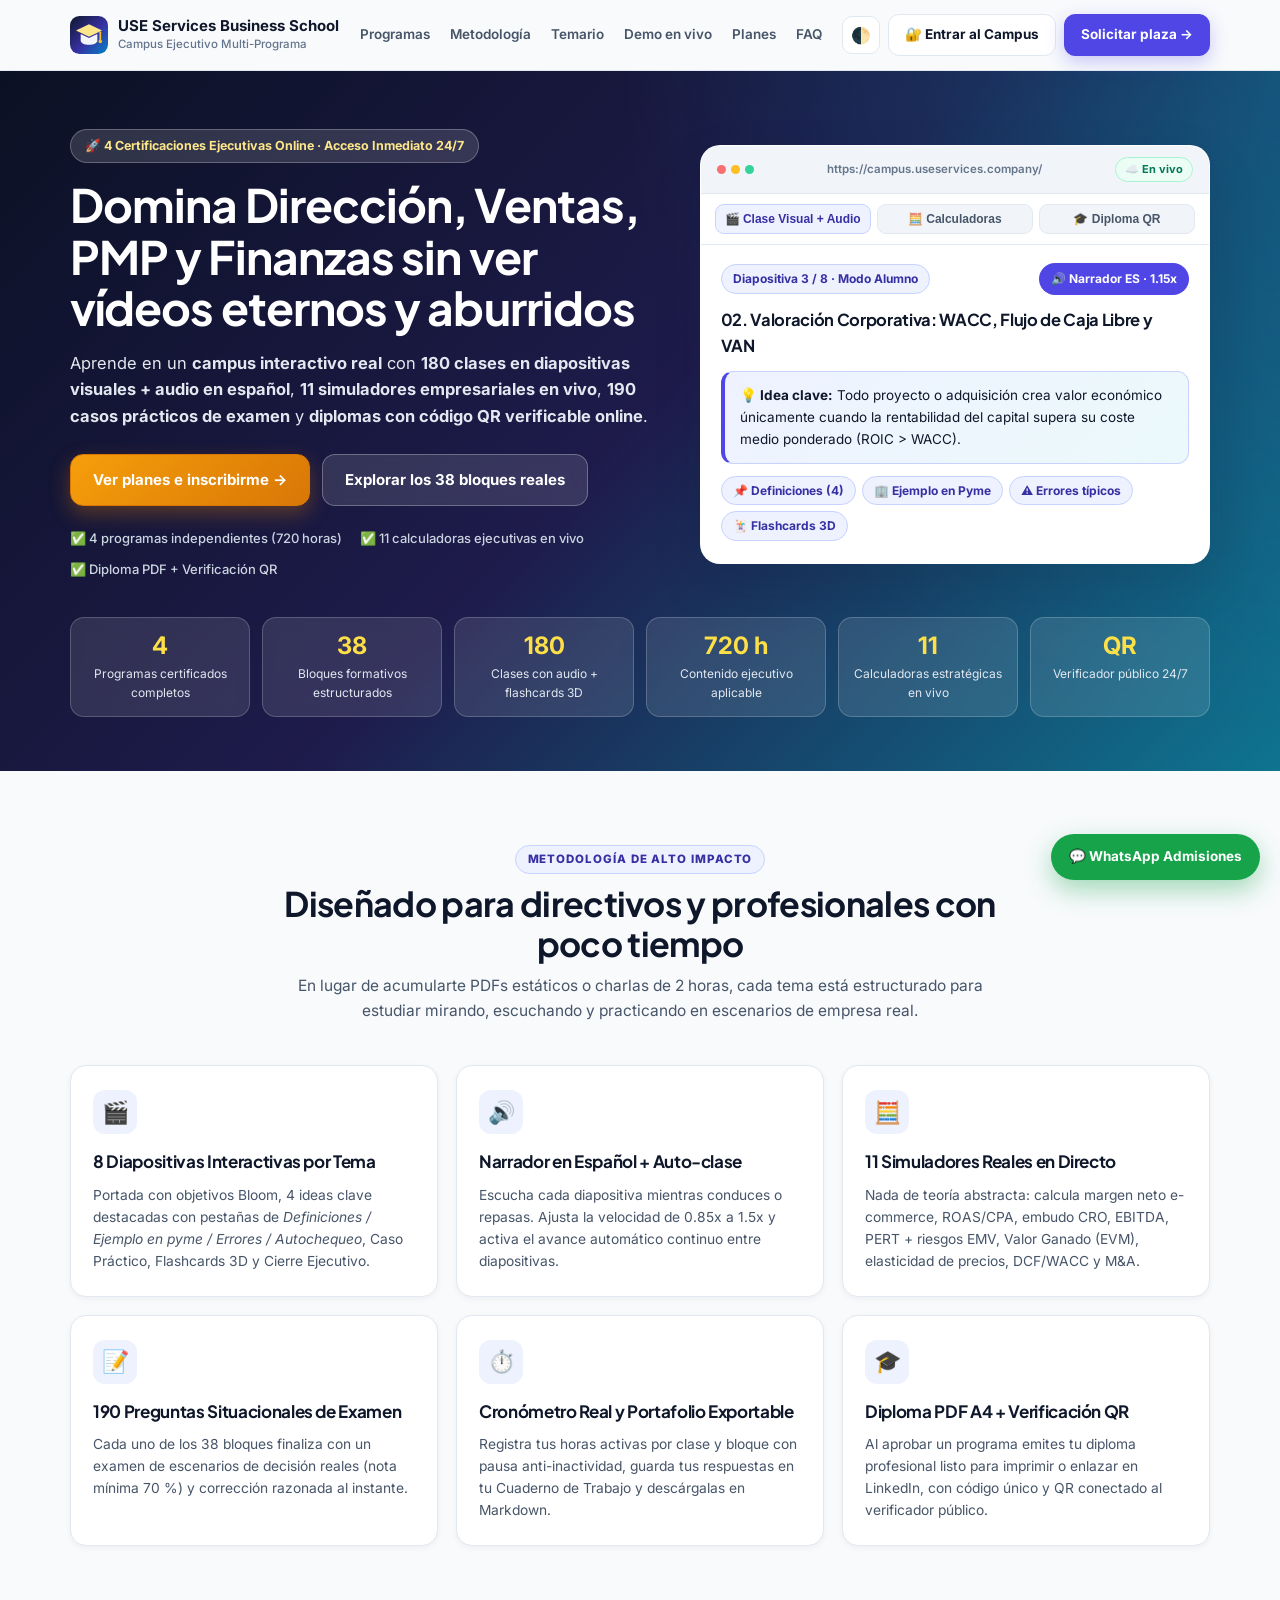
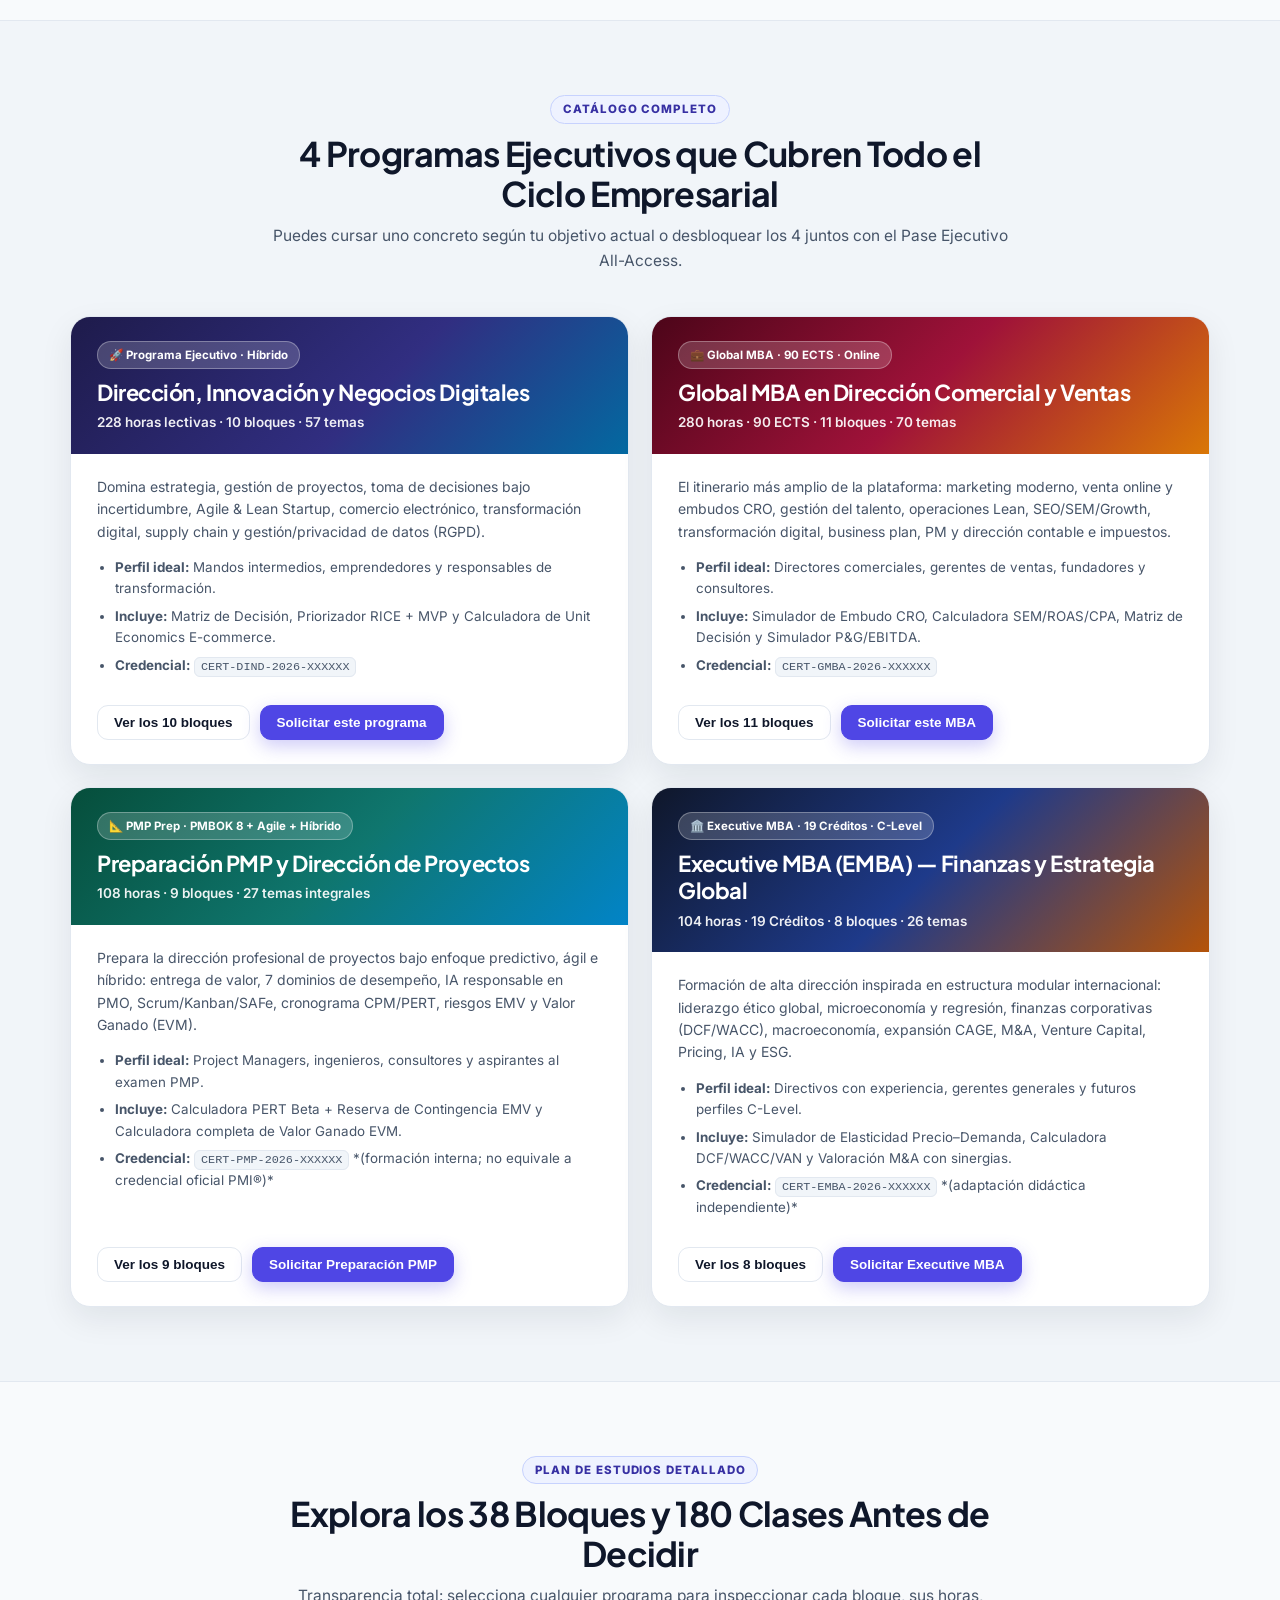
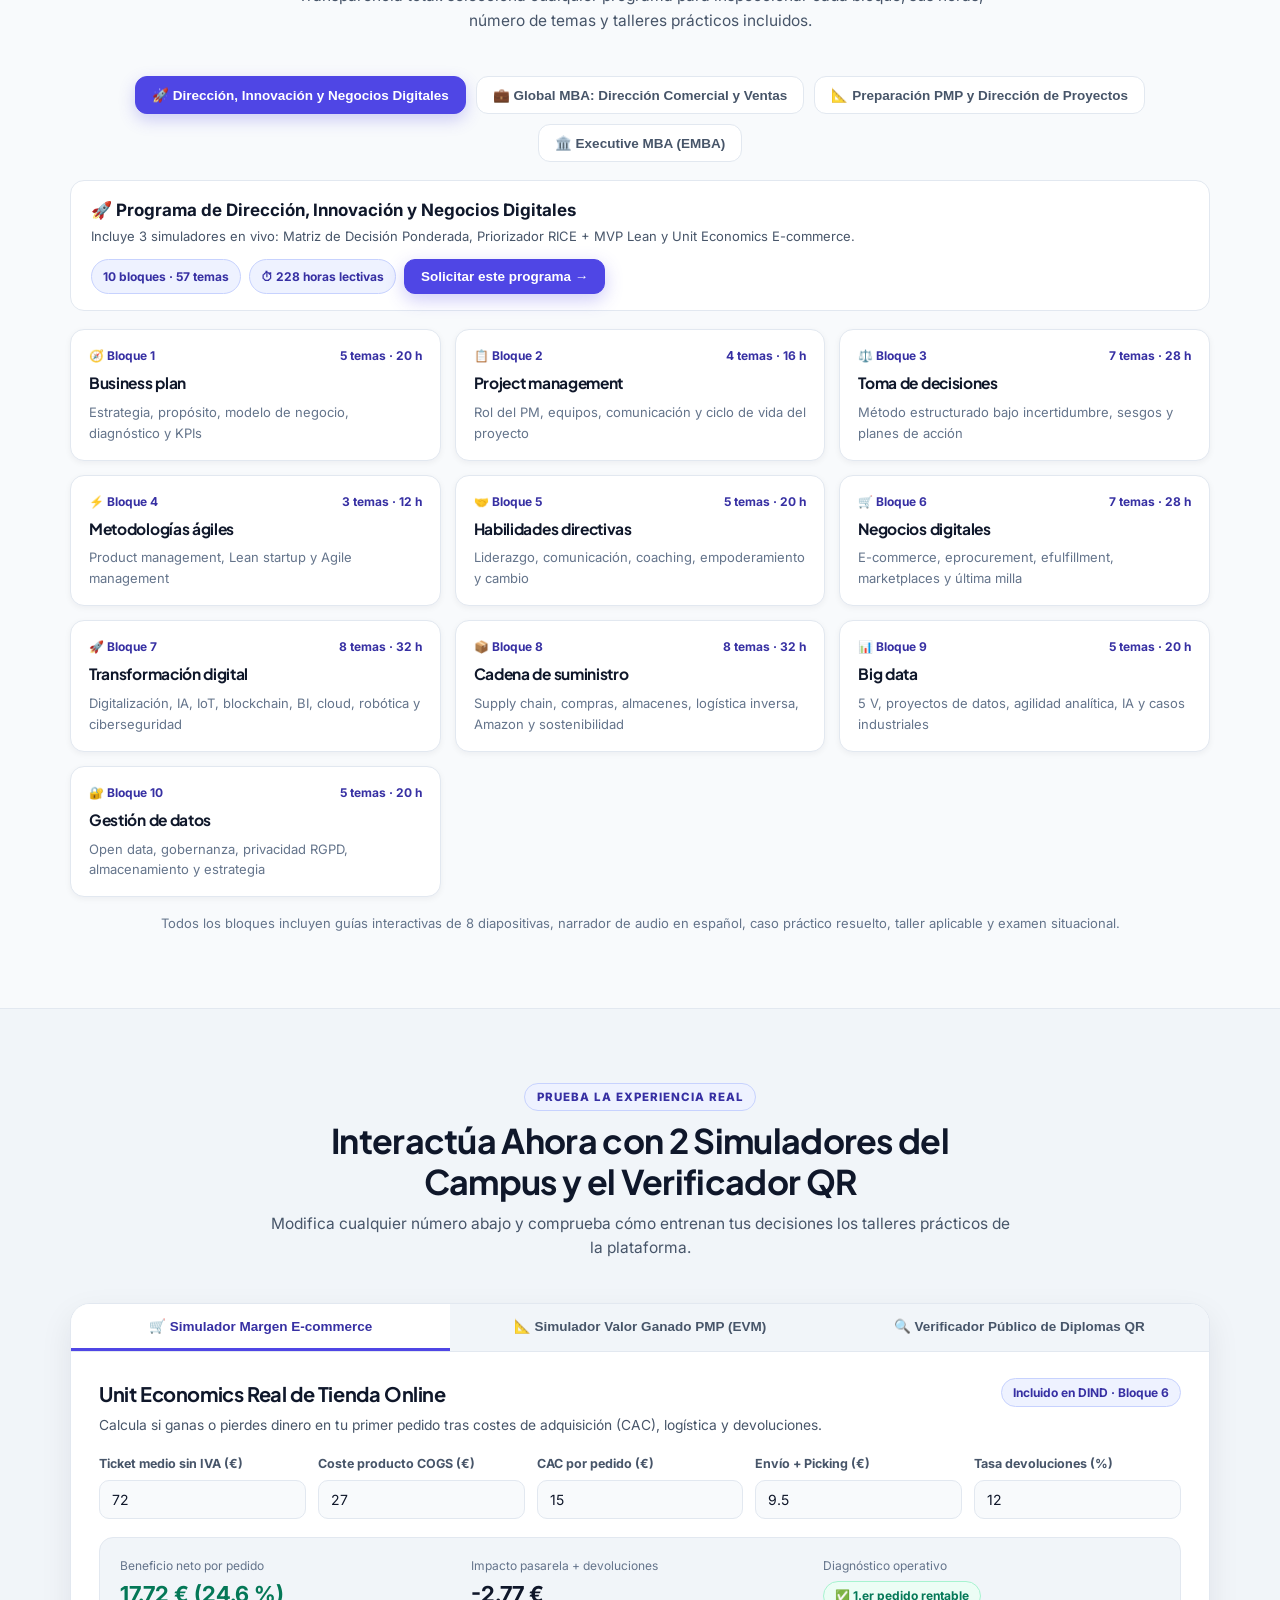
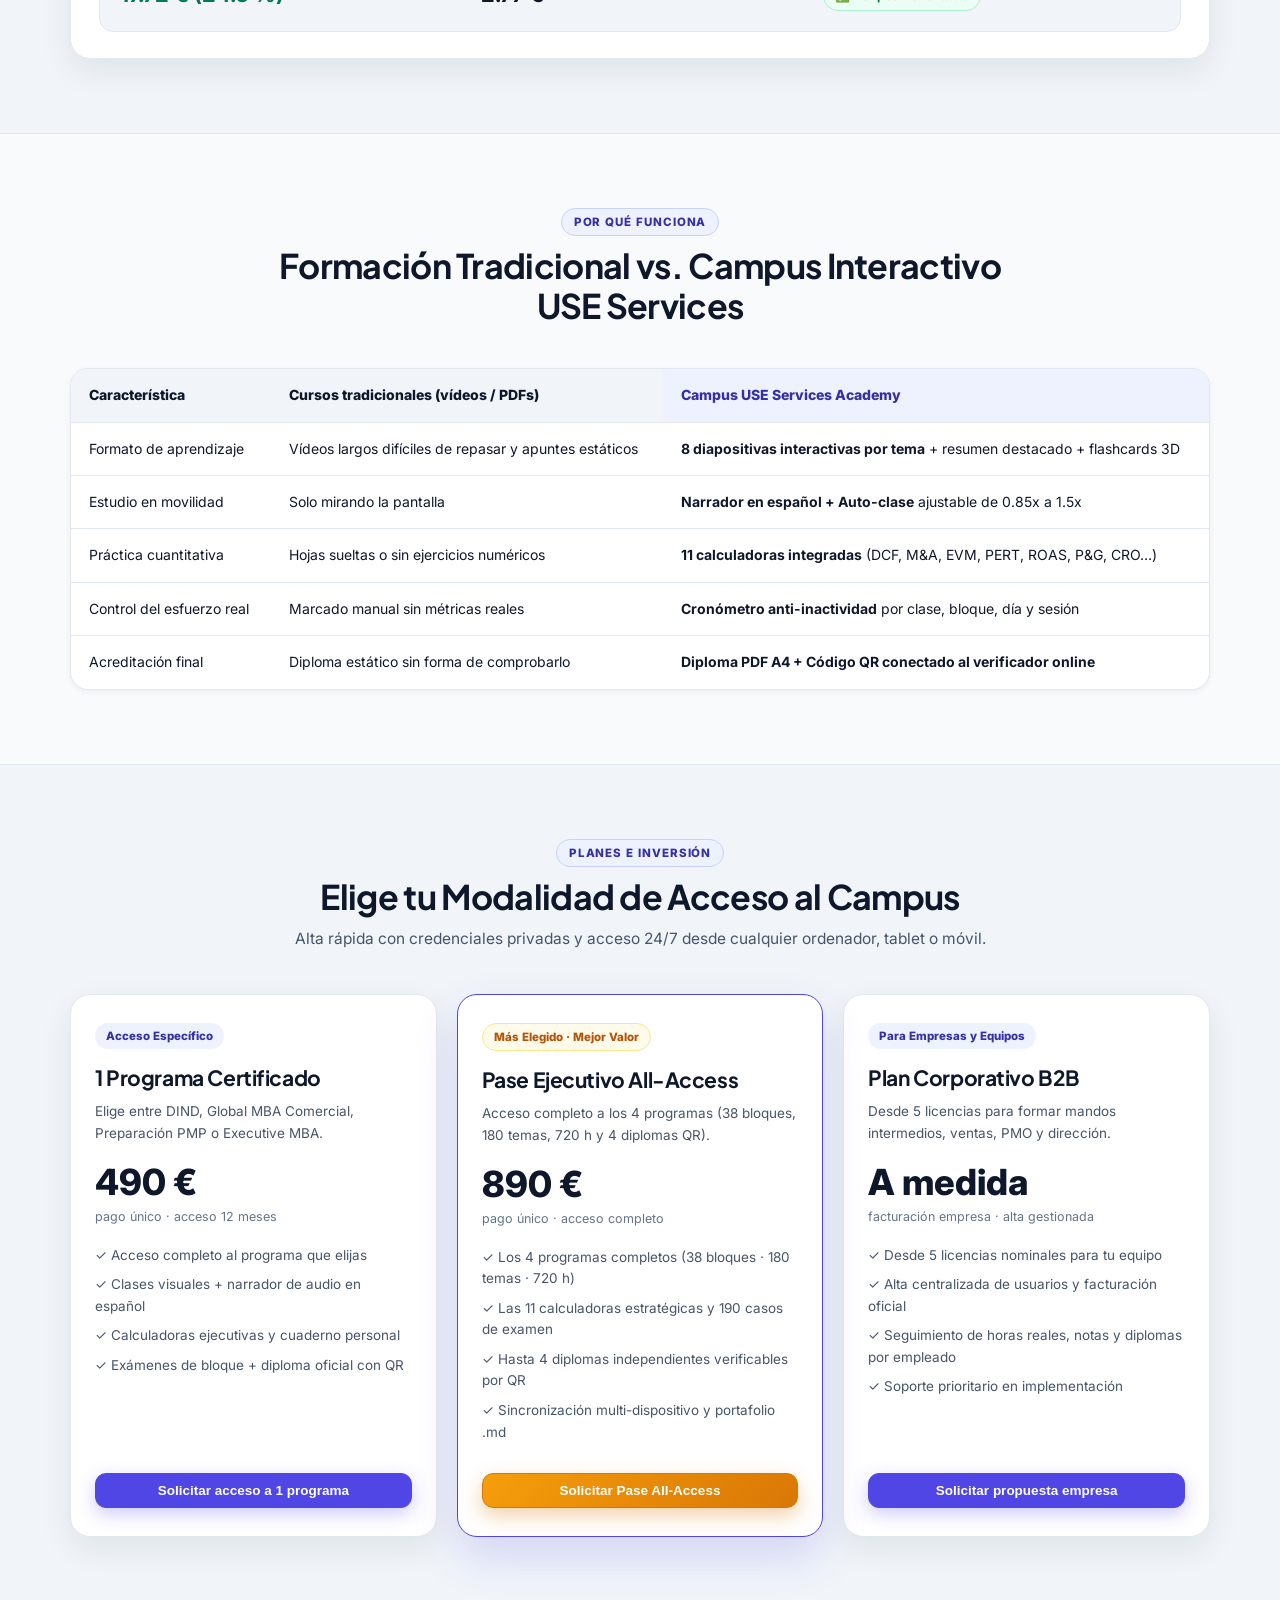
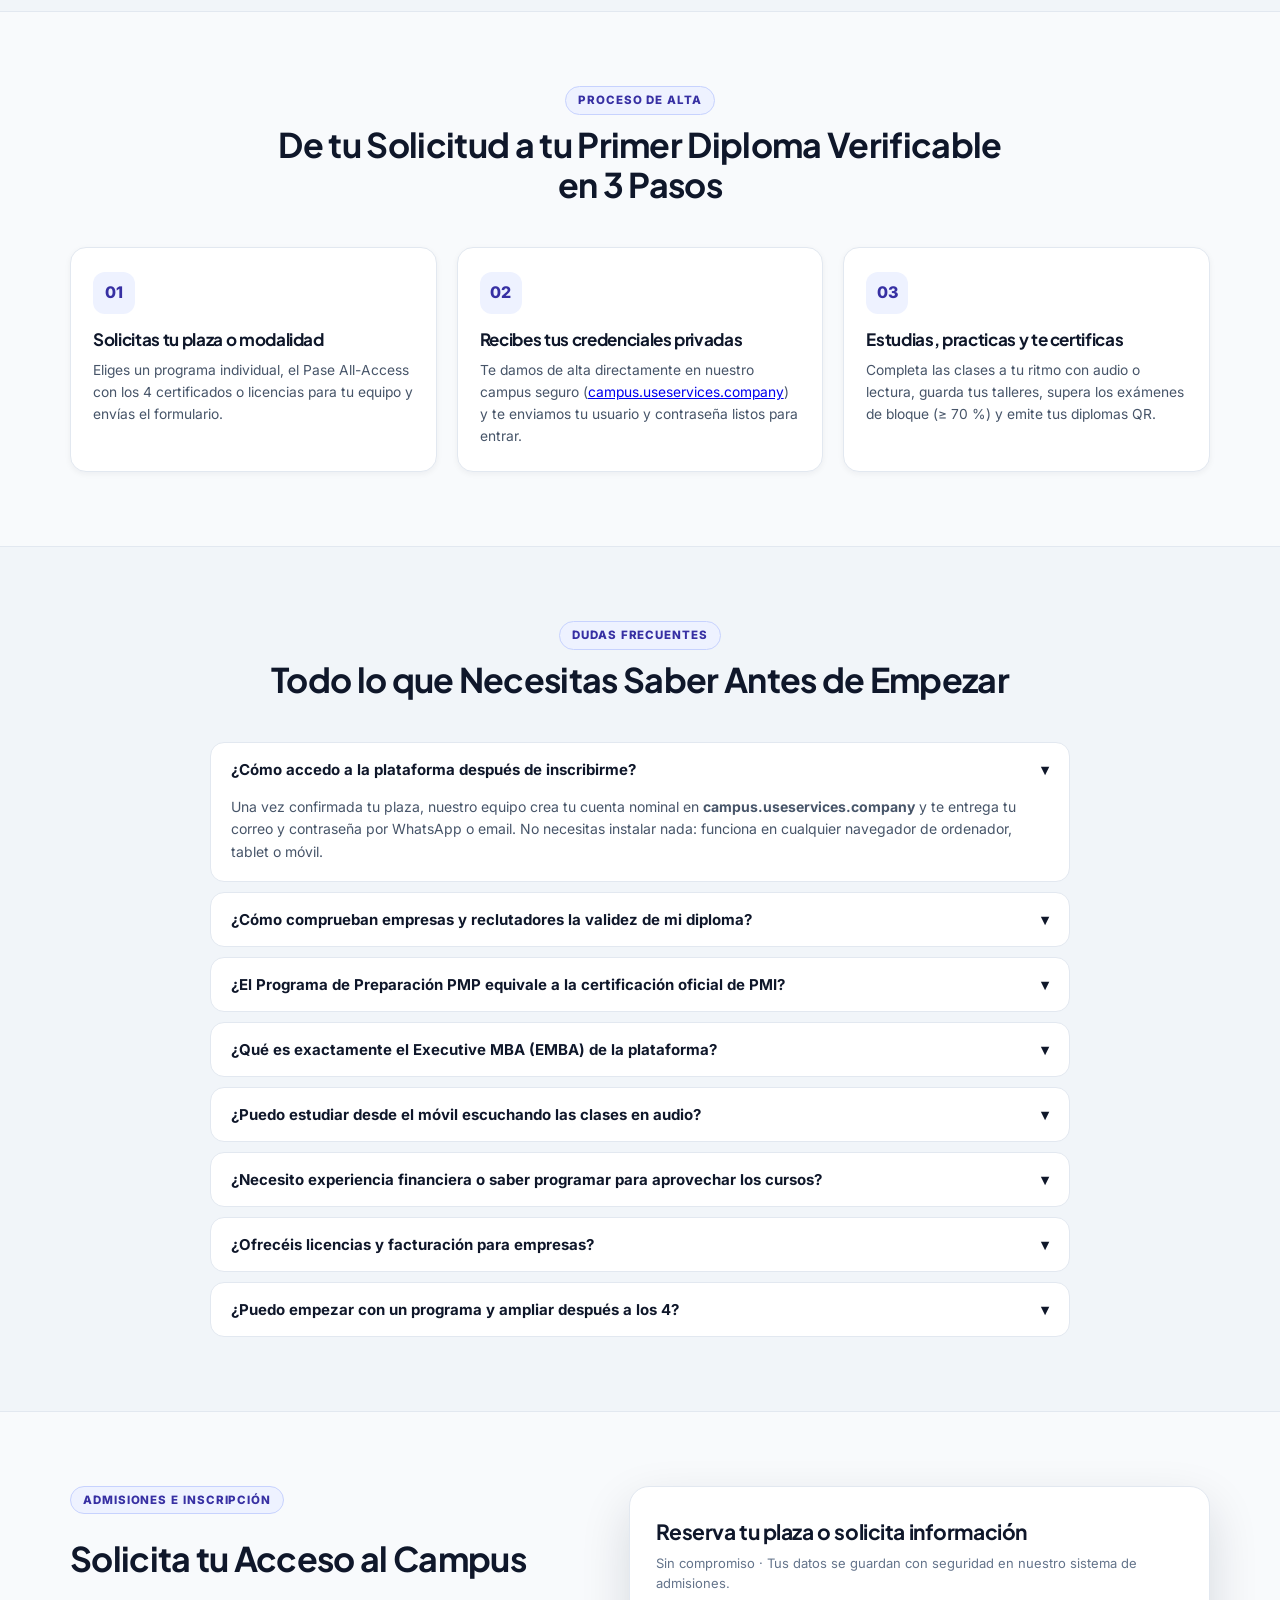
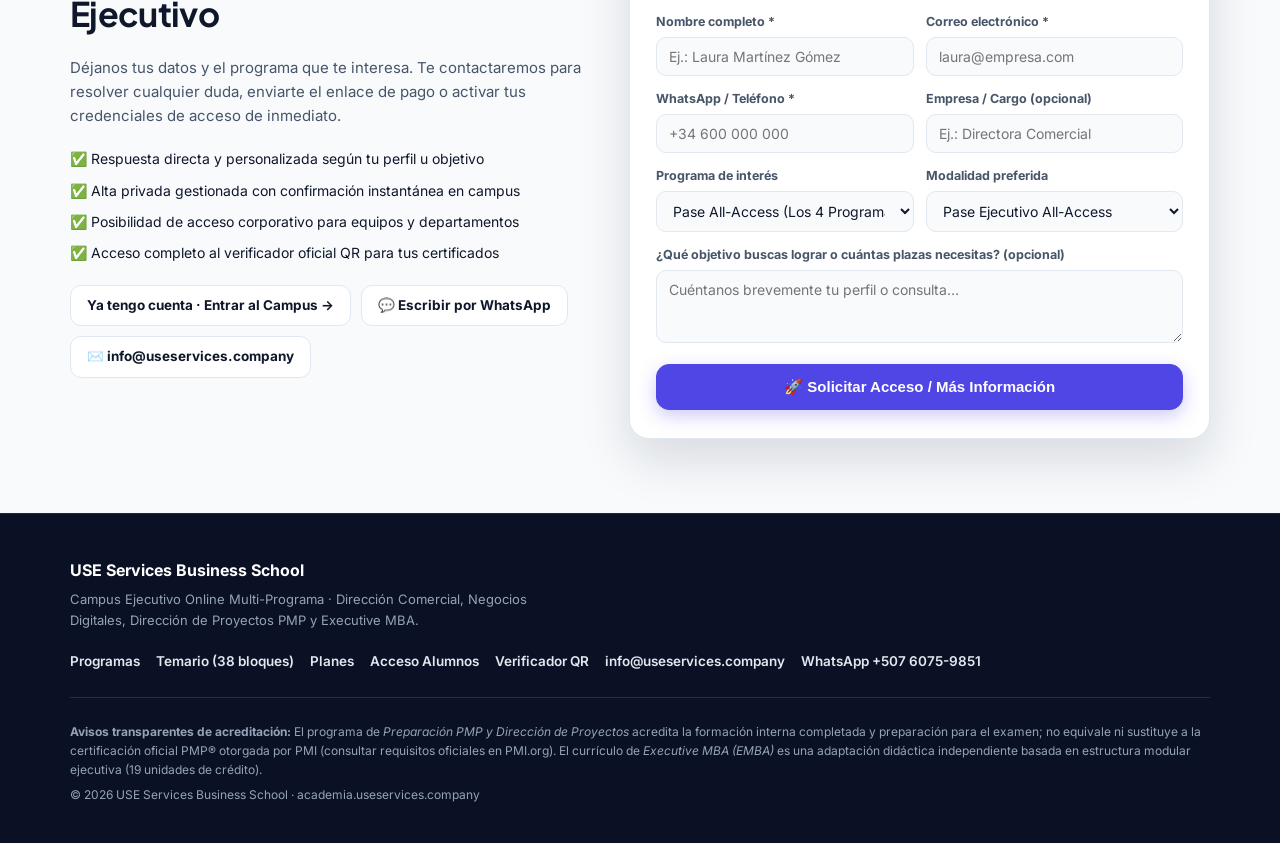
==== commit 53fc8be4: "Configurar WhatsApp (+507 60759851) y correo comercial (info@useservices.company) en landing" ====
--- a/landing/index.html
+++ b/landing/index.html
@@ -53,7 +53,8 @@
     "contactPoint": {
       "@type": "ContactPoint",
       "contactType": "admissions",
-      "email": "rdsuarez@useservices.company",
+      "email": "info@useservices.company",
+      "telephone": "+507-6075-9851",
       "availableLanguage": ["es"]
     }
   }
@@ -672,6 +673,7 @@
           <div class="enroll-alt-links">
             <a class="btn btn-outline" id="enrollCampusLoginBtn" href="https://campus.useservices.company/" target="_blank" rel="noopener">Ya tengo cuenta · Entrar al Campus →</a>
             <a class="btn btn-outline" id="enrollWaDirectBtn" style="display:none;" target="_blank" rel="noopener">💬 Escribir por WhatsApp</a>
+            <a class="btn btn-outline" id="enrollEmailDirectBtn" href="mailto:info@useservices.company">✉️ info@useservices.company</a>
           </div>
         </div>
 
@@ -753,6 +755,8 @@
           <a href="#planes">Planes</a>
           <a id="footerCampusLink" href="https://campus.useservices.company/" target="_blank" rel="noopener">Acceso Alumnos</a>
           <a id="footerVerifyLink" href="https://campus.useservices.company/?verify=" target="_blank" rel="noopener">Verificador QR</a>
+          <a id="footerEmailLink" href="mailto:info@useservices.company">info@useservices.company</a>
+          <a id="footerWaLink" href="https://wa.me/50760759851" target="_blank" rel="noopener">WhatsApp +507 6075-9851</a>
         </div>
       </div>
       <div class="footer-legal">
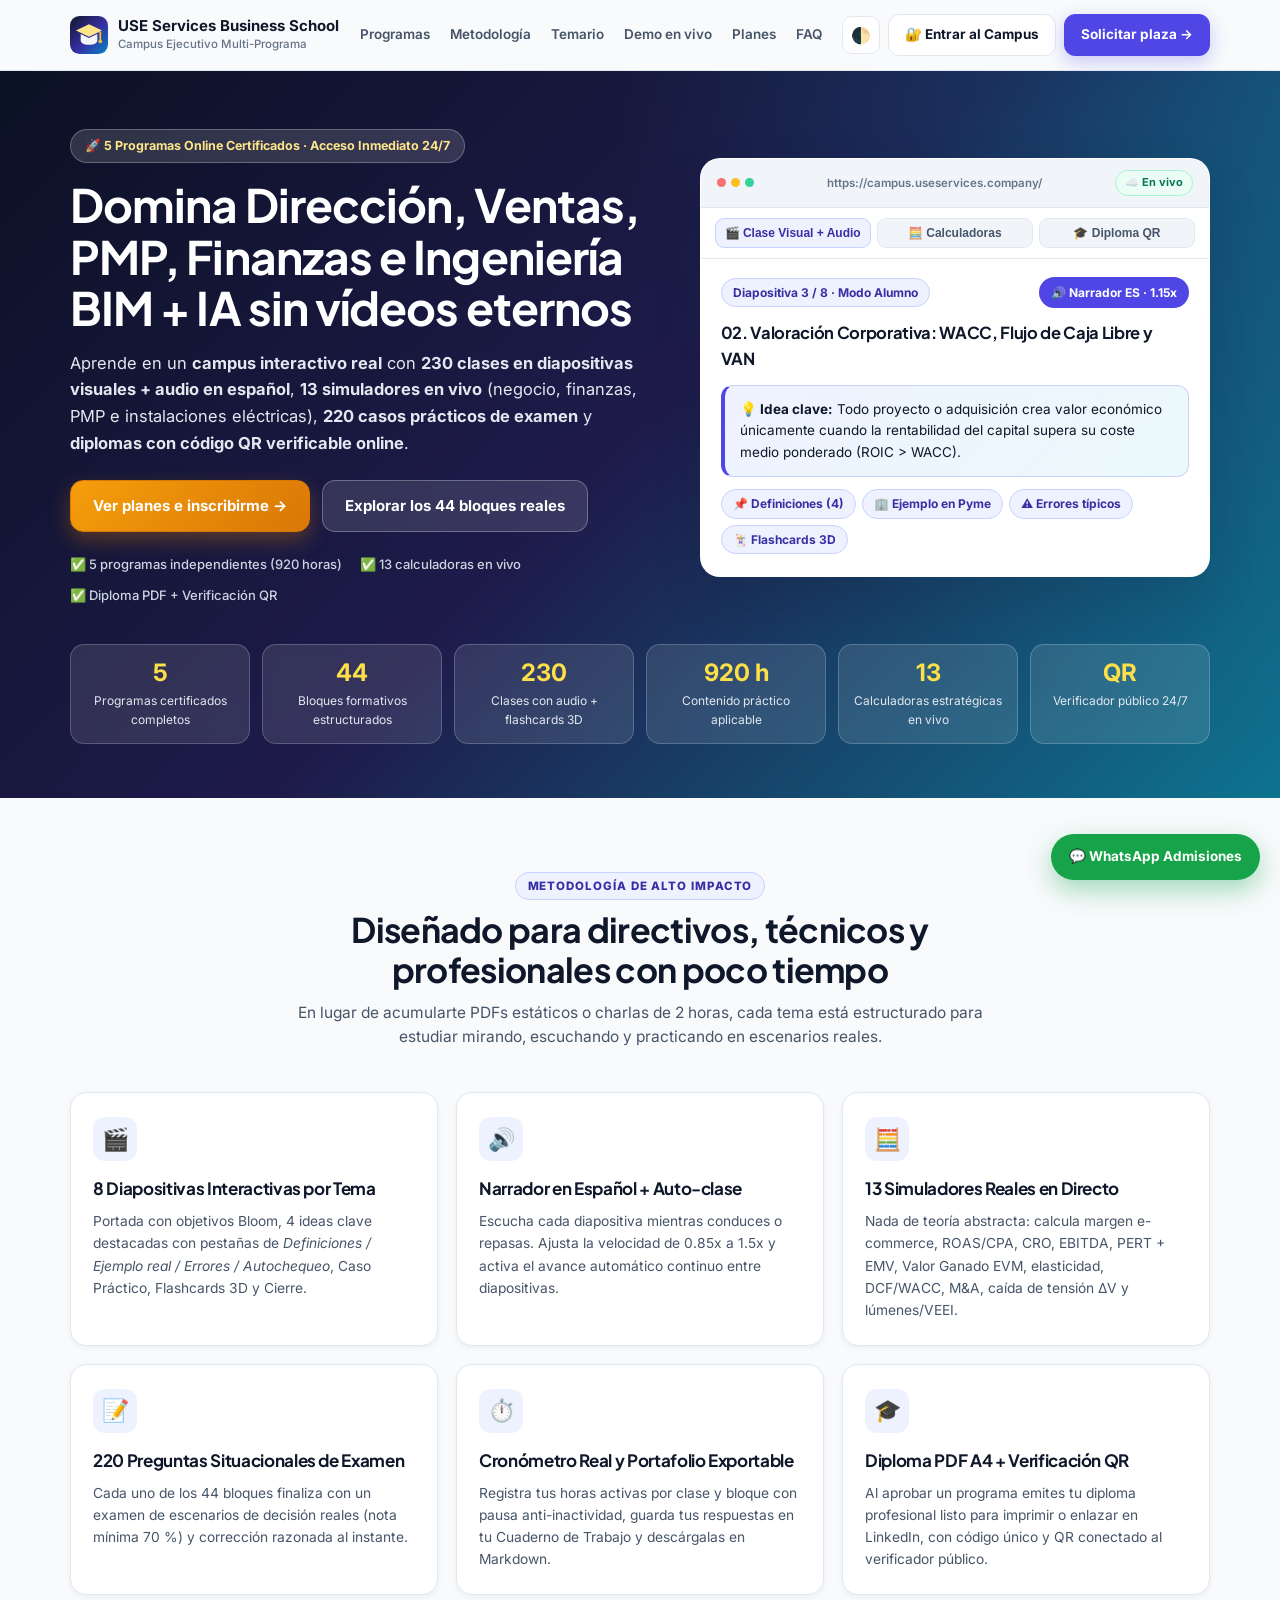
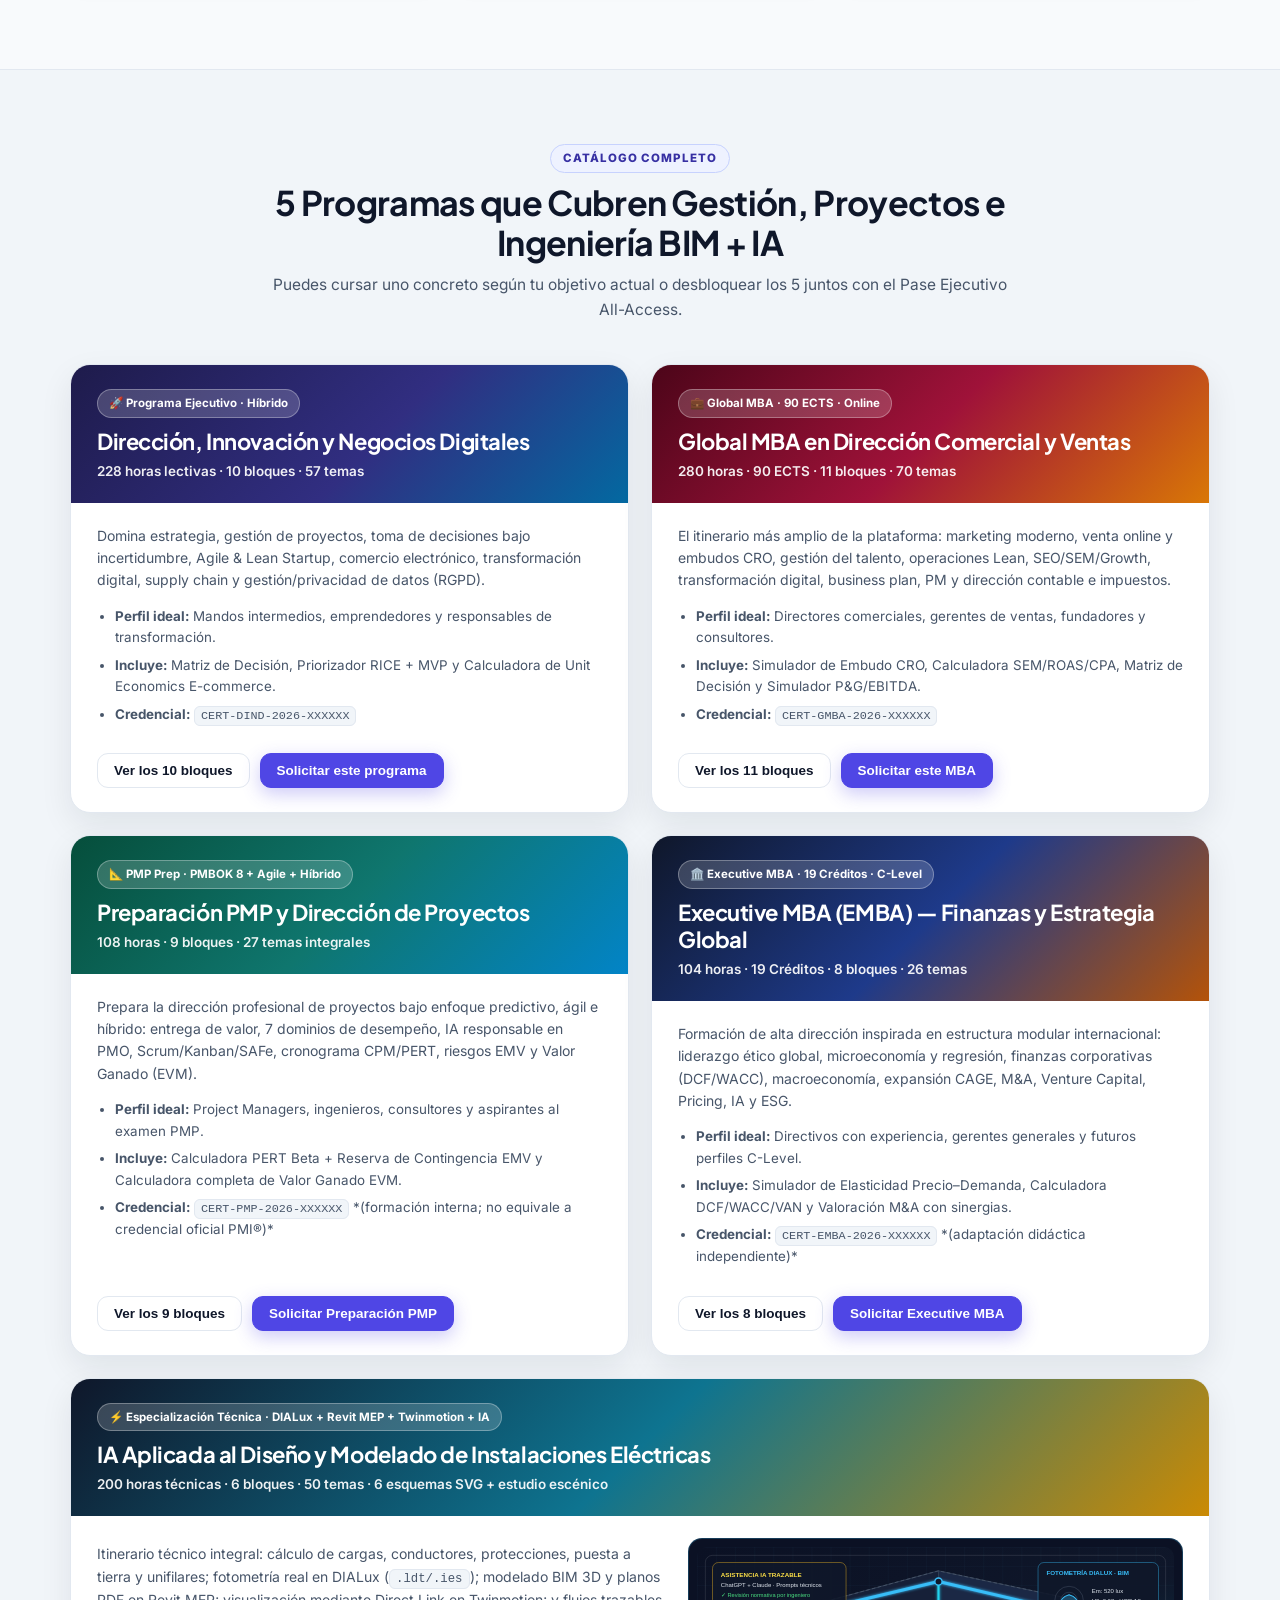
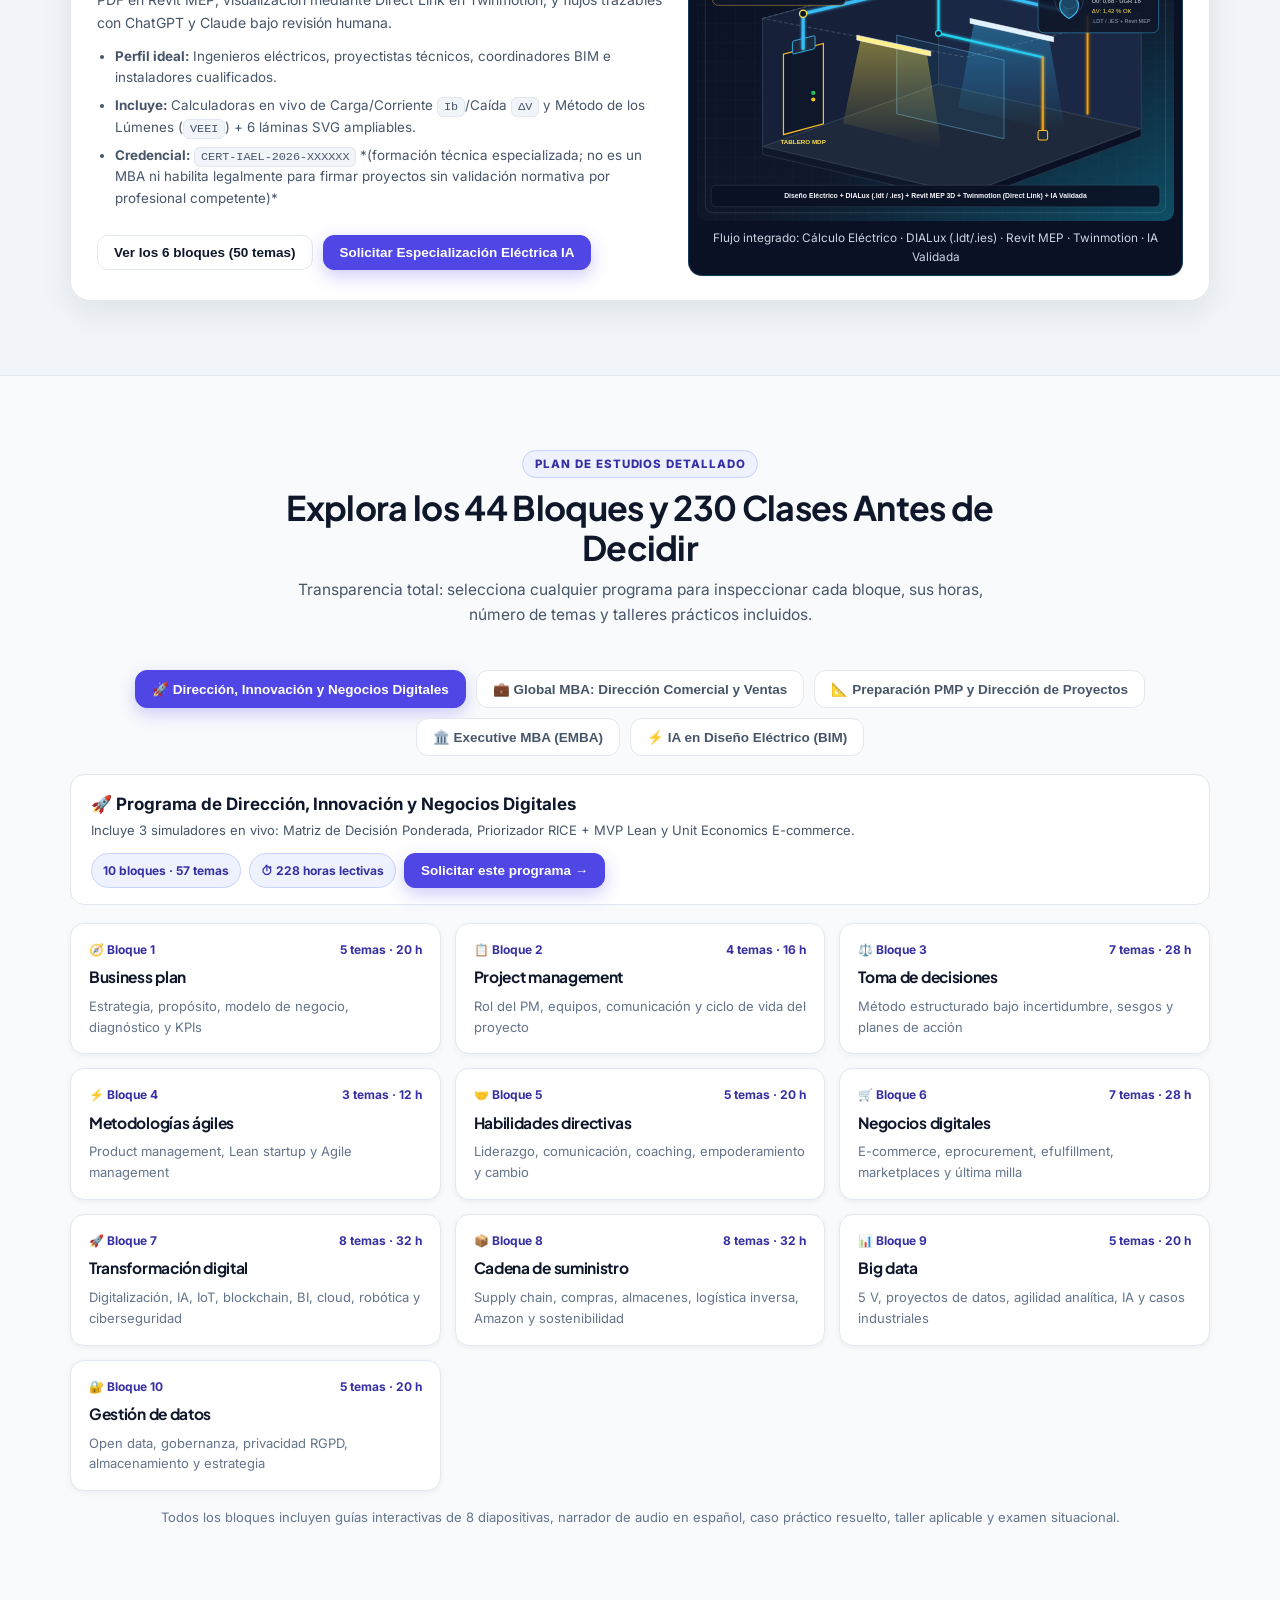
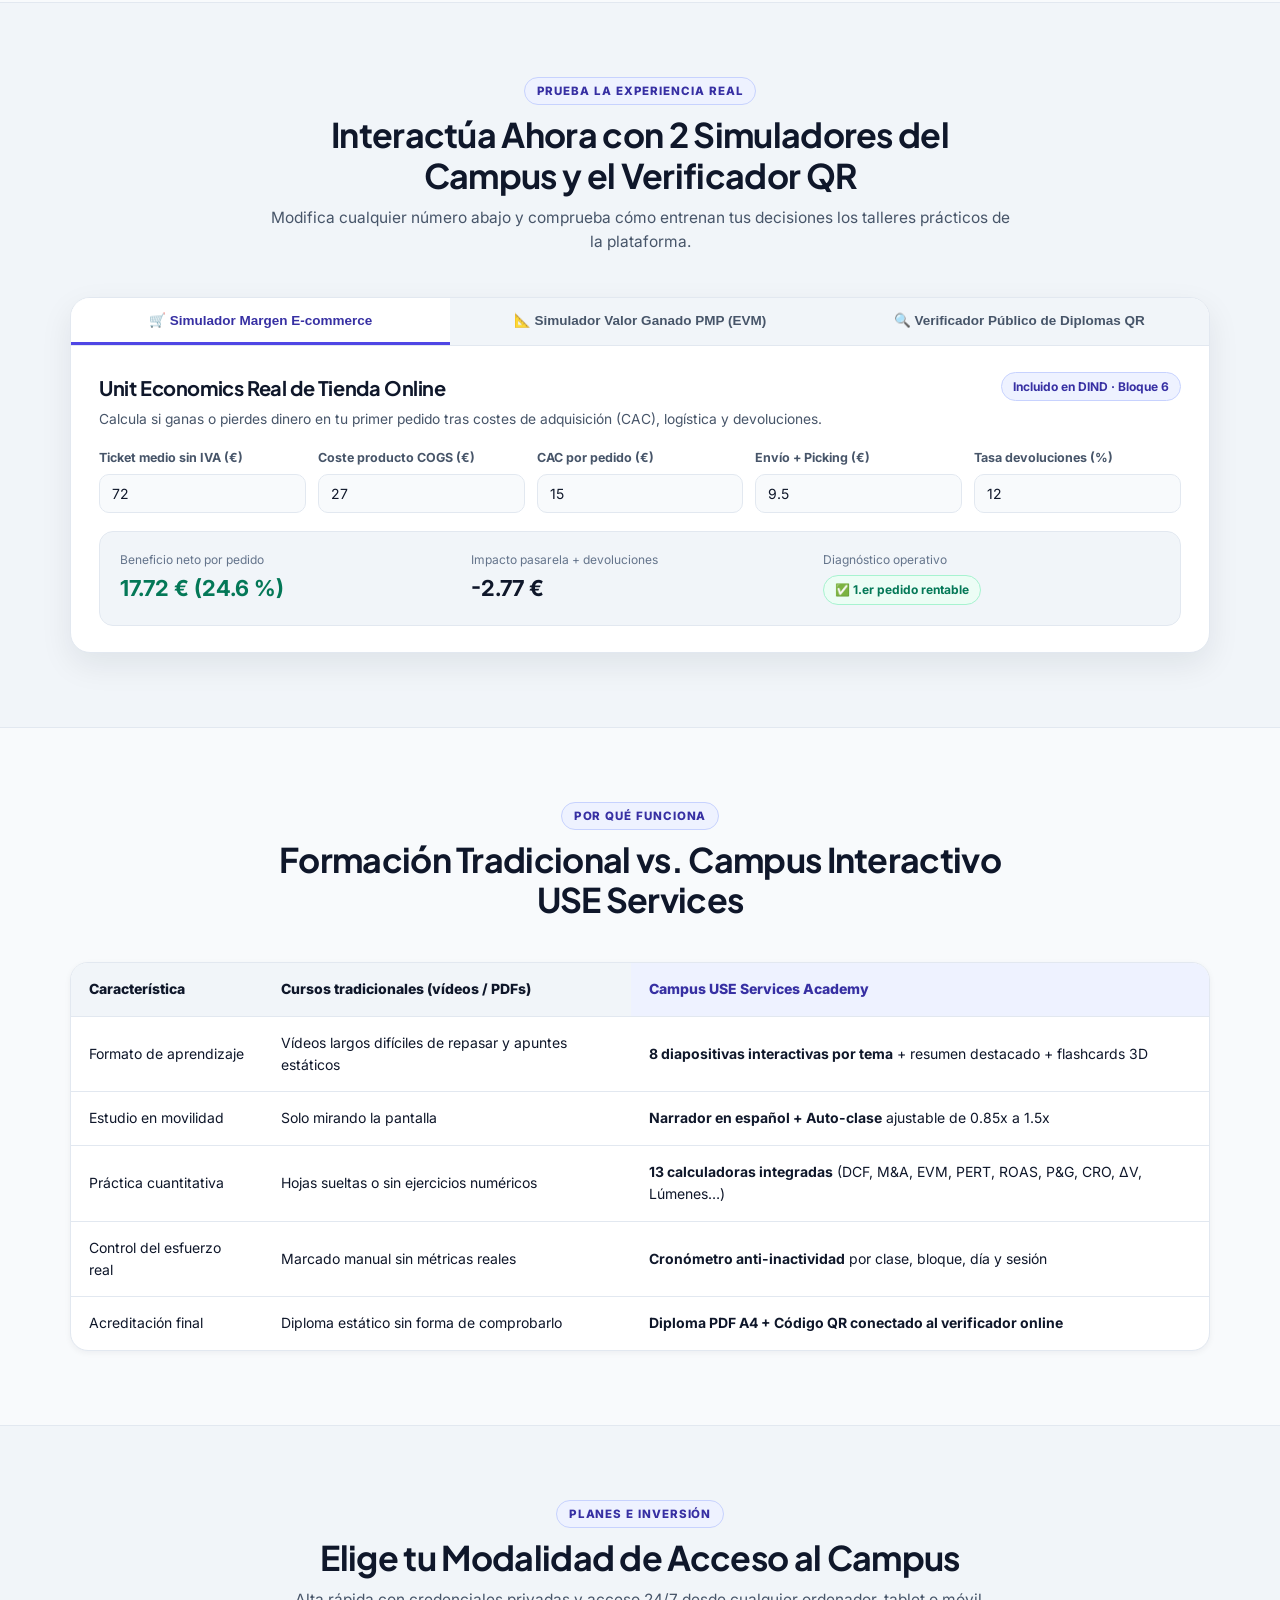
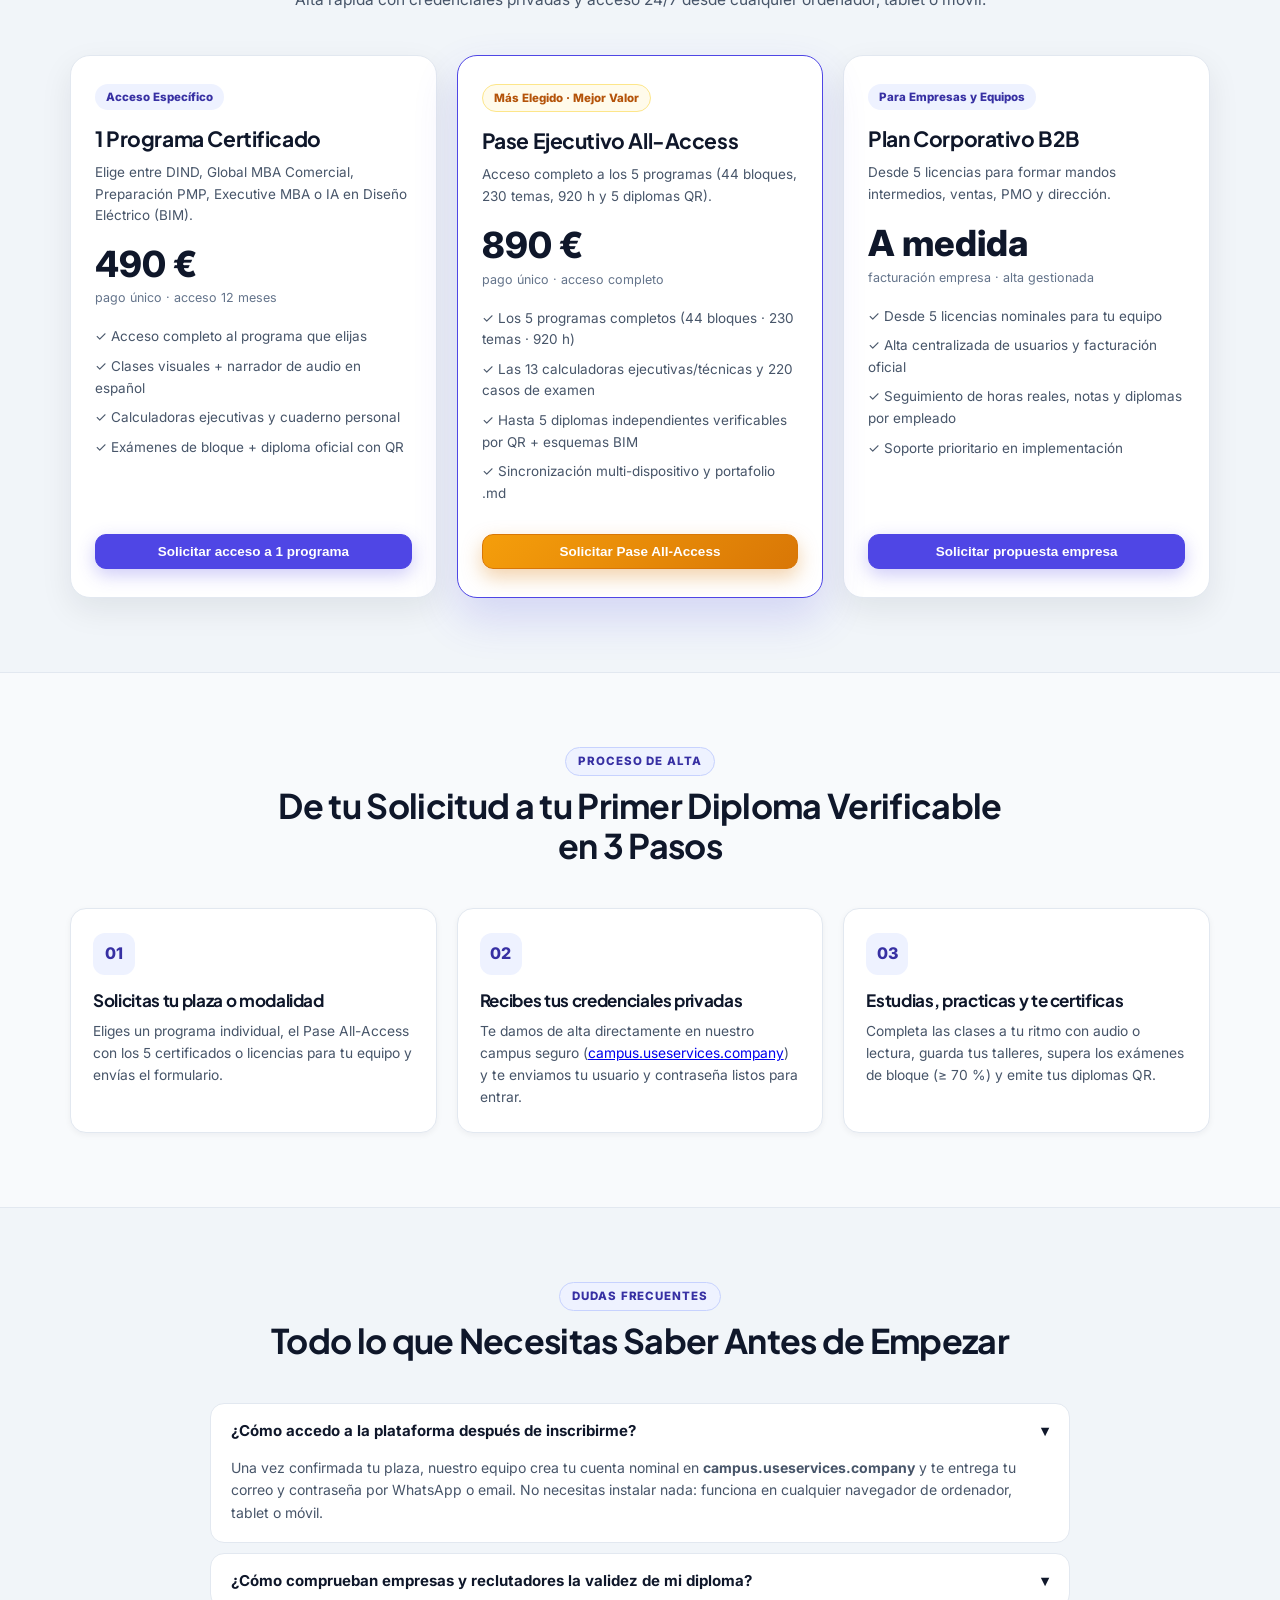
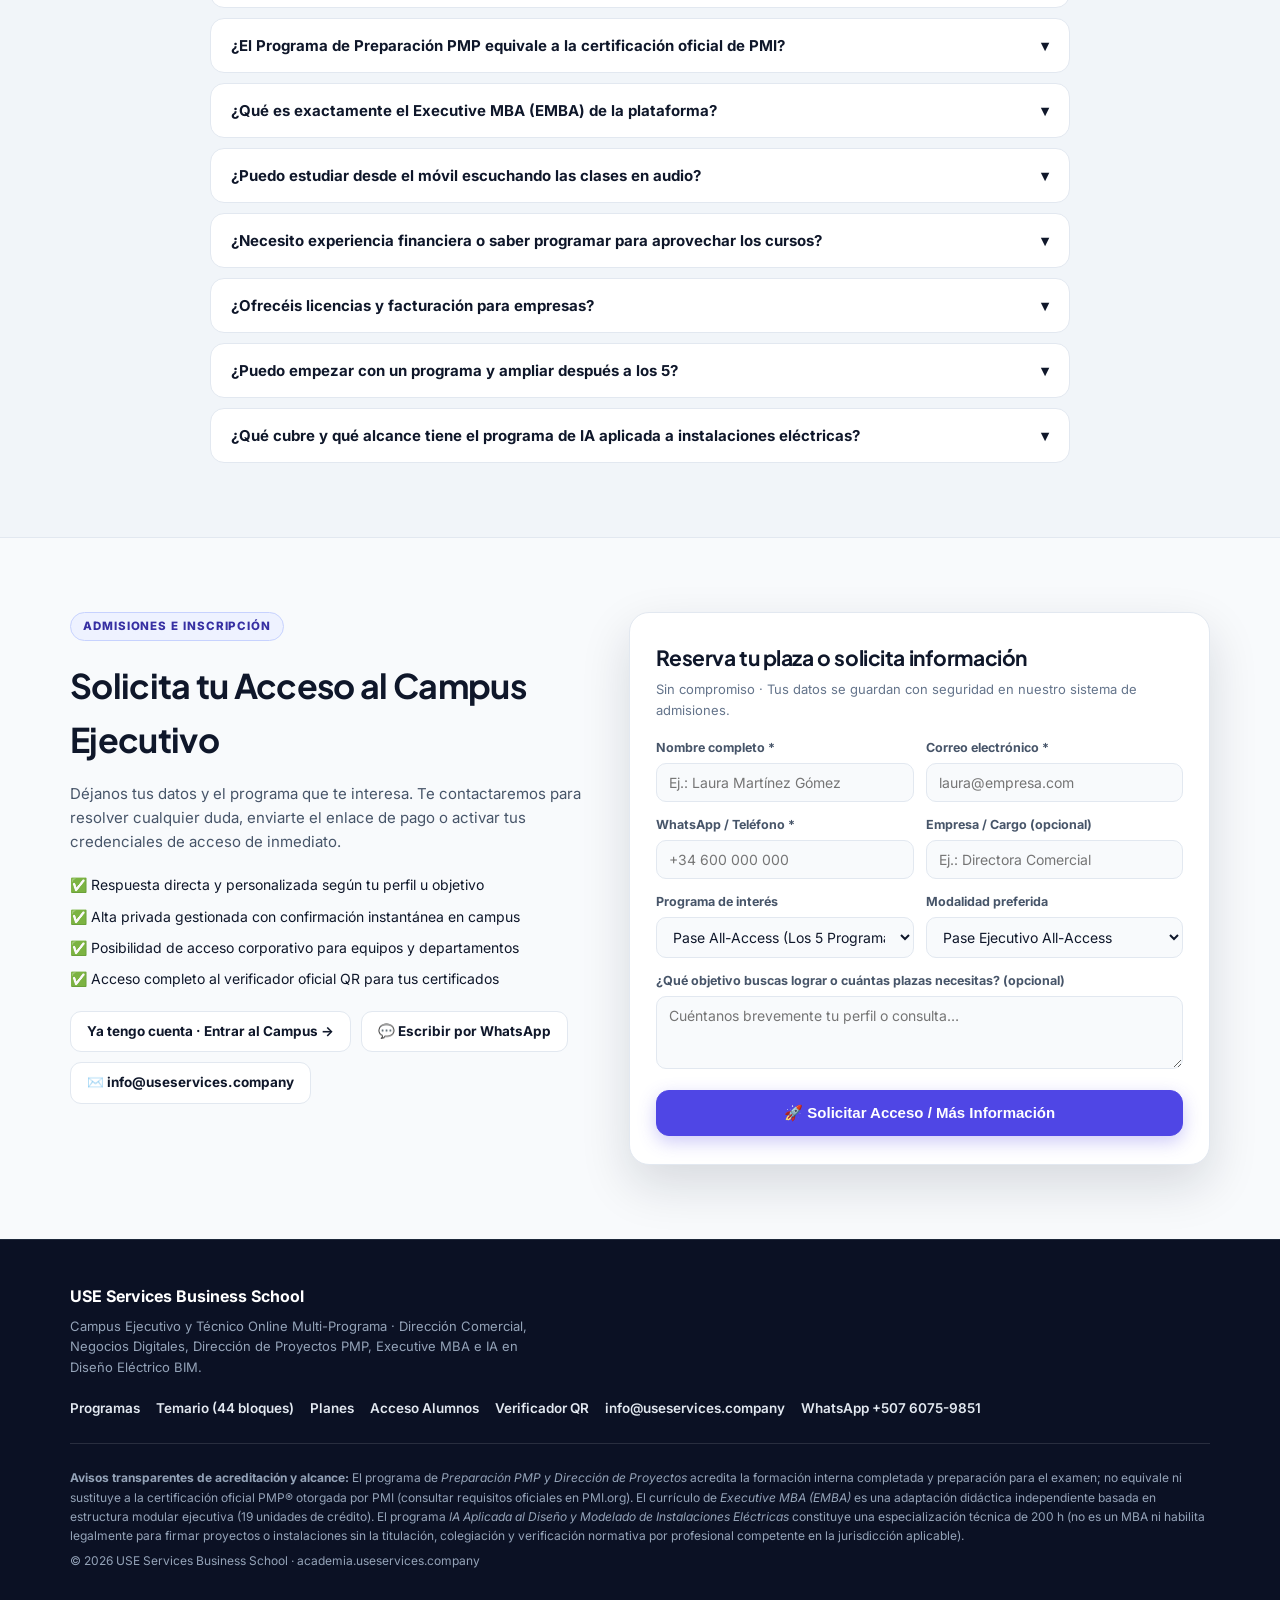
==== commit 78ca8a42: "Anadir 5to programa completo: IA aplicada al diseno y modelado de instalaciones electricas (6 bloque" ====
--- a/landing/index.html
+++ b/landing/index.html
@@ -3,9 +3,9 @@
 <head>
   <meta charset="UTF-8" />
   <meta name="viewport" content="width=device-width, initial-scale=1.0" />
-  <title>Academia Ejecutiva Online | MBA, Executive MBA, PMP y Negocios Digitales — USE Services</title>
-  <meta name="description" content="Fórmate online en Dirección e Innovación Digital (228 h), Global MBA Comercial (90 ECTS), Preparación PMP (108 h) y Executive MBA (19 créditos). 180 clases interactivas con audio en español, 11 calculadoras en vivo y diploma con código QR verificable." />
-  <meta name="keywords" content="Executive MBA online, Global MBA dirección comercial y ventas, curso preparación PMP online, negocios digitales e innovación, escuela de negocios online, certificación ejecutiva QR" />
+  <title>Academia Online | MBA, Executive MBA, PMP, Negocios Digitales e IA en Diseño Eléctrico BIM — USE Services</title>
+  <meta name="description" content="Fórmate online en 5 programas certificados: Dirección Digital (228 h), Global MBA Comercial (90 ECTS), Preparación PMP (108 h), Executive MBA (19 créditos) e IA en Diseño y Modelado Eléctrico BIM con DIALux, Revit MEP y Twinmotion (200 h). 230 clases interactivas con audio en español y diploma QR." />
+  <meta name="keywords" content="Executive MBA online, Global MBA dirección comercial, curso preparación PMP online, negocios digitales, IA instalaciones eléctricas Revit MEP DIALux Twinmotion, escuela de negocios y formación técnica online, certificación QR" />
   <meta name="robots" content="index, follow, max-image-preview:large, max-snippet:-1, max-video-preview:-1" />
   <meta name="theme-color" content="#312e81" />
   <link rel="canonical" href="https://academia.useservices.company/" />
@@ -16,18 +16,18 @@
   <meta property="og:type" content="website" />
   <meta property="og:locale" content="es_ES" />
   <meta property="og:site_name" content="USE Services Business School" />
-  <meta property="og:title" content="4 Programas Ejecutivos Online con Certificación QR Verificable" />
-  <meta property="og:description" content="Global MBA, Executive MBA, Preparación PMP y Dirección de Negocios Digitales. 38 bloques, 180 clases interactivas con audio en español y 11 simuladores reales." />
+  <meta property="og:title" content="5 Programas Ejecutivos y Técnicos Online con Certificación QR Verificable" />
+  <meta property="og:description" content="Global MBA, Executive MBA, Preparación PMP, Negocios Digitales e IA aplicada a Instalaciones Eléctricas (DIALux, Revit MEP, Twinmotion). 44 bloques, 230 clases con audio ES y 13 simuladores." />
   <meta property="og:url" content="https://academia.useservices.company/" />
   <meta property="og:image" content="https://academia.useservices.company/og-cover.png" />
   <meta property="og:image:width" content="1200" />
   <meta property="og:image:height" content="630" />
-  <meta property="og:image:alt" content="USE Services Business School — 4 Programas Ejecutivos Online con Certificación QR" />
+  <meta property="og:image:alt" content="USE Services Business School — 5 Programas Ejecutivos y Técnicos Online con Certificación QR" />
 
   <!-- Twitter Card -->
   <meta name="twitter:card" content="summary_large_image" />
-  <meta name="twitter:title" content="4 Programas Ejecutivos Online · MBA, EMBA, PMP y Negocios Digitales" />
-  <meta name="twitter:description" content="180 clases interactivas con narrador en español, 11 calculadoras en tiempo real, 190 casos situacionales y diplomas verificables por QR." />
+  <meta name="twitter:title" content="5 Programas Online · MBA, EMBA, PMP, Negocios Digitales e IA Eléctrica BIM" />
+  <meta name="twitter:description" content="230 clases interactivas con narrador en español, 13 calculadoras en tiempo real, 220 casos de examen y diplomas verificables por QR." />
   <meta name="twitter:image" content="https://academia.useservices.company/og-cover.png" />
 
   <!-- Typography -->
@@ -46,7 +46,7 @@
     "alternateName": "USE Services Academy",
     "url": "https://academia.useservices.company/",
     "logo": "https://academia.useservices.company/favicon.svg",
-    "description": "Plataforma de formación ejecutiva online en dirección comercial, negocios digitales, gestión de proyectos PMP y alta dirección con diplomas verificables por QR.",
+    "description": "Plataforma de formación ejecutiva y técnica online en dirección comercial, negocios digitales, gestión de proyectos PMP, alta dirección e IA aplicada al diseño y modelado BIM de instalaciones eléctricas con diplomas verificables por QR.",
     "sameAs": [
       "https://campus.useservices.company/"
     ],
@@ -60,13 +60,13 @@
   }
   </script>
 
-  <!-- Structured Data: ItemList of 4 Courses -->
+  <!-- Structured Data: ItemList of 5 Courses -->
   <script type="application/ld+json">
   {
     "@context": "https://schema.org",
     "@type": "ItemList",
-    "name": "Programas Ejecutivos Online Certificados",
-    "numberOfItems": 4,
+    "name": "Programas Ejecutivos y Técnicos Online Certificados",
+    "numberOfItems": 5,
     "itemListElement": [
       {
         "@type": "ListItem",
@@ -119,6 +119,19 @@
           "provider": { "@type": "EducationalOrganization", "name": "USE Services Business School" },
           "hasCourseInstance": { "@type": "CourseInstance", "courseMode": "Online", "courseWorkload": "PT104H" }
         }
+      },
+      {
+        "@type": "ListItem",
+        "position": 5,
+        "item": {
+          "@type": "Course",
+          "name": "IA Aplicada al Diseño y Modelado de Instalaciones Eléctricas",
+          "courseCode": "IAEL",
+          "description": "Especialización técnica online (no MBA) en diseño de instalaciones eléctricas, iluminación y fotometría en DIALux (.ldt/.ies), modelado BIM 3D en Revit MEP, documentación de planos PDF, visualización en Twinmotion (Direct Link) y uso responsable de ChatGPT y Claude con validación humana (6 bloques, 50 temas, 200 horas).",
+          "inLanguage": "es",
+          "provider": { "@type": "EducationalOrganization", "name": "USE Services Business School" },
+          "hasCourseInstance": { "@type": "CourseInstance", "courseMode": "Online", "courseWorkload": "PT200H" }
+        }
       }
     ]
   }
@@ -192,6 +205,14 @@
         "acceptedAnswer": {
           "@type": "Answer",
           "text": "Tu solicitud queda registrada al instante en nuestro sistema de admisiones y nuestro equipo se pondrá en contacto contigo con los pasos de activación para entregar tu acceso privado al campus."
+        }
+      },
+      {
+        "@type": "Question",
+        "name": "¿El programa de IA aplicada a instalaciones eléctricas es un MBA o habilita legalmente para firmar proyectos?",
+        "acceptedAnswer": {
+          "@type": "Answer",
+          "text": "No. Es una especialización técnica de 200 horas en diseño eléctrico, cálculo lumínico en DIALux (.ldt/.ies), modelado 3D en Revit MEP, documentación PDF, visualización Twinmotion e IA aplicada (ChatGPT y Claude). No constituye un título MBA ni sustituye la titulación profesional, colegiación o validación normativa obligatoria por técnico competente en cada país."
         }
       }
     ]
@@ -249,20 +270,20 @@
     <section class="hero">
       <div class="container hero-grid">
         <div class="hero-copy">
-          <div class="eyebrow">🚀 4 Certificaciones Ejecutivas Online · Acceso Inmediato 24/7</div>
-          <h1>Domina Dirección, Ventas, PMP y Finanzas sin ver vídeos eternos y aburridos</h1>
+          <div class="eyebrow">🚀 5 Programas Online Certificados · Acceso Inmediato 24/7</div>
+          <h1>Domina Dirección, Ventas, PMP, Finanzas e Ingeniería BIM + IA sin vídeos eternos</h1>
           <p class="hero-lead">
-            Aprende en un <strong>campus interactivo real</strong> con <strong>180 clases en diapositivas visuales + audio en español</strong>, <strong>11 simuladores empresariales en vivo</strong>, <strong>190 casos prácticos de examen</strong> y <strong>diplomas con código QR verificable online</strong>.
+            Aprende en un <strong>campus interactivo real</strong> con <strong>230 clases en diapositivas visuales + audio en español</strong>, <strong>13 simuladores en vivo</strong> (negocio, finanzas, PMP e instalaciones eléctricas), <strong>220 casos prácticos de examen</strong> y <strong>diplomas con código QR verificable online</strong>.
           </p>
 
           <div class="hero-actions">
             <a class="btn btn-gold btn-lg" id="heroEnrollBtn" href="#planes">Ver planes e inscribirme →</a>
-            <a class="btn btn-ghost btn-lg" id="heroSyllabusBtn" href="#temario">Explorar los 38 bloques reales</a>
+            <a class="btn btn-ghost btn-lg" id="heroSyllabusBtn" href="#temario">Explorar los 44 bloques reales</a>
           </div>
 
           <div class="hero-trust">
-            <span>✅ 4 programas independientes (720 horas)</span>
-            <span>✅ 11 calculadoras ejecutivas en vivo</span>
+            <span>✅ 5 programas independientes (920 horas)</span>
+            <span>✅ 13 calculadoras en vivo</span>
             <span>✅ Diploma PDF + Verificación QR</span>
           </div>
         </div>
@@ -288,11 +309,11 @@
       <!-- Verified KPI Bar -->
       <div class="container">
         <div class="kpi-strip">
-          <div class="kpi-box"><strong>4</strong><span>Programas certificados completos</span></div>
-          <div class="kpi-box"><strong>38</strong><span>Bloques formativos estructurados</span></div>
-          <div class="kpi-box"><strong>180</strong><span>Clases con audio + flashcards 3D</span></div>
-          <div class="kpi-box"><strong>720 h</strong><span>Contenido ejecutivo aplicable</span></div>
-          <div class="kpi-box"><strong>11</strong><span>Calculadoras estratégicas en vivo</span></div>
+          <div class="kpi-box"><strong>5</strong><span>Programas certificados completos</span></div>
+          <div class="kpi-box"><strong>44</strong><span>Bloques formativos estructurados</span></div>
+          <div class="kpi-box"><strong>230</strong><span>Clases con audio + flashcards 3D</span></div>
+          <div class="kpi-box"><strong>920 h</strong><span>Contenido práctico aplicable</span></div>
+          <div class="kpi-box"><strong>13</strong><span>Calculadoras estratégicas en vivo</span></div>
           <div class="kpi-box"><strong>QR</strong><span>Verificador público 24/7</span></div>
         </div>
       </div>
@@ -303,15 +324,15 @@
       <div class="container">
         <div class="sec-head">
           <span class="sec-kicker">Metodología de Alto Impacto</span>
-          <h2>Diseñado para directivos y profesionales con poco tiempo</h2>
-          <p>En lugar de acumularte PDFs estáticos o charlas de 2 horas, cada tema está estructurado para estudiar mirando, escuchando y practicando en escenarios de empresa real.</p>
+          <h2>Diseñado para directivos, técnicos y profesionales con poco tiempo</h2>
+          <p>En lugar de acumularte PDFs estáticos o charlas de 2 horas, cada tema está estructurado para estudiar mirando, escuchando y practicando en escenarios reales.</p>
         </div>
 
         <div class="pillars-grid">
           <article class="pillar-card">
             <div class="pillar-ico">🎬</div>
             <h3>8 Diapositivas Interactivas por Tema</h3>
-            <p>Portada con objetivos Bloom, 4 ideas clave destacadas con pestañas de <em>Definiciones / Ejemplo en pyme / Errores / Autochequeo</em>, Caso Práctico, Flashcards 3D y Cierre Ejecutivo.</p>
+            <p>Portada con objetivos Bloom, 4 ideas clave destacadas con pestañas de <em>Definiciones / Ejemplo real / Errores / Autochequeo</em>, Caso Práctico, Flashcards 3D y Cierre.</p>
           </article>
           <article class="pillar-card">
             <div class="pillar-ico">🔊</div>
@@ -320,13 +341,13 @@
           </article>
           <article class="pillar-card">
             <div class="pillar-ico">🧮</div>
-            <h3>11 Simuladores Reales en Directo</h3>
-            <p>Nada de teoría abstracta: calcula margen neto e-commerce, ROAS/CPA, embudo CRO, EBITDA, PERT + riesgos EMV, Valor Ganado (EVM), elasticidad de precios, DCF/WACC y M&amp;A.</p>
+            <h3>13 Simuladores Reales en Directo</h3>
+            <p>Nada de teoría abstracta: calcula margen e-commerce, ROAS/CPA, CRO, EBITDA, PERT + EMV, Valor Ganado EVM, elasticidad, DCF/WACC, M&amp;A, caída de tensión ΔV y lúmenes/VEEI.</p>
           </article>
           <article class="pillar-card">
             <div class="pillar-ico">📝</div>
-            <h3>190 Preguntas Situacionales de Examen</h3>
-            <p>Cada uno de los 38 bloques finaliza con un examen de escenarios de decisión reales (nota mínima 70 %) y corrección razonada al instante.</p>
+            <h3>220 Preguntas Situacionales de Examen</h3>
+            <p>Cada uno de los 44 bloques finaliza con un examen de escenarios de decisión reales (nota mínima 70 %) y corrección razonada al instante.</p>
           </article>
           <article class="pillar-card">
             <div class="pillar-ico">⏱️</div>
@@ -347,8 +368,8 @@
       <div class="container">
         <div class="sec-head">
           <span class="sec-kicker">Catálogo Completo</span>
-          <h2>4 Programas Ejecutivos que Cubren Todo el Ciclo Empresarial</h2>
-          <p>Puedes cursar uno concreto según tu objetivo actual o desbloquear los 4 juntos con el Pase Ejecutivo All-Access.</p>
+          <h2>5 Programas que Cubren Gestión, Proyectos e Ingeniería BIM + IA</h2>
+          <p>Puedes cursar uno concreto según tu objetivo actual o desbloquear los 5 juntos con el Pase Ejecutivo All-Access.</p>
         </div>
 
         <div class="programs-grid">
@@ -431,16 +452,44 @@
               </div>
             </div>
           </article>
-        </div>
-      </div>
-    </section>
-
-    <!-- 4. EXPLORADOR DE TEMARIO REAL (38 BLOQUES DESDE curriculum-data.js) -->
+
+          <article class="program-card program-card-wide">
+            <div class="prog-head grad-iael">
+              <span class="prog-badge">⚡ Especialización Técnica · DIALux + Revit MEP + Twinmotion + IA</span>
+              <h3>IA Aplicada al Diseño y Modelado de Instalaciones Eléctricas</h3>
+              <p>200 horas técnicas · 6 bloques · 50 temas · 6 esquemas SVG + estudio escénico</p>
+            </div>
+            <div class="prog-body">
+              <div class="prog-body-split">
+                <div style="display:flex; flex-direction:column; gap:12px;">
+                  <p class="prog-desc">Itinerario técnico integral: cálculo de cargas, conductores, protecciones, puesta a tierra y unifilares; fotometría real en DIALux (<code>.ldt/.ies</code>); modelado BIM 3D y planos PDF en Revit MEP; visualización mediante Direct Link en Twinmotion; y flujos trazables con ChatGPT y Claude bajo revisión humana.</p>
+                  <ul class="prog-bullets">
+                    <li><strong>Perfil ideal:</strong> Ingenieros eléctricos, proyectistas técnicos, coordinadores BIM e instaladores cualificados.</li>
+                    <li><strong>Incluye:</strong> Calculadoras en vivo de Carga/Corriente <code>Ib</code>/Caída <code>ΔV</code> y Método de los Lúmenes (<code>VEEI</code>) + 6 láminas SVG ampliables.</li>
+                    <li><strong>Credencial:</strong> <code>CERT-IAEL-2026-XXXXXX</code> *(formación técnica especializada; no es un MBA ni habilita legalmente para firmar proyectos sin validación normativa por profesional competente)*</li>
+                  </ul>
+                  <div class="prog-actions">
+                    <button type="button" class="btn btn-outline" data-inspect-prog="iael">Ver los 6 bloques (50 temas)</button>
+                    <button type="button" class="btn btn-primary" data-enroll-prog="iael">Solicitar Especialización Eléctrica IA</button>
+                  </div>
+                </div>
+                <div class="prog-visual-box">
+                  <img src="assets/iael-hero-bim.svg" alt="Vista BIM 3D de instalaciones eléctricas, estudio lumínico DIALux e IA aplicada" loading="lazy" />
+                  <div class="prog-visual-caption">Flujo integrado: Cálculo Eléctrico · DIALux (.ldt/.ies) · Revit MEP · Twinmotion · IA Validada</div>
+                </div>
+              </div>
+            </div>
+          </article>
+        </div>
+      </div>
+    </section>
+
+    <!-- 4. EXPLORADOR DE TEMARIO REAL (44 BLOQUES DESDE curriculum-data.js) -->
     <section class="section" id="temario">
       <div class="container">
         <div class="sec-head">
           <span class="sec-kicker">Plan de Estudios Detallado</span>
-          <h2>Explora los 38 Bloques y 180 Clases Antes de Decidir</h2>
+          <h2>Explora los 44 Bloques y 230 Clases Antes de Decidir</h2>
           <p>Transparencia total: selecciona cualquier programa para inspeccionar cada bloque, sus horas, número de temas y talleres prácticos incluidos.</p>
         </div>
 
@@ -550,7 +599,7 @@
               <tr>
                 <td>Práctica cuantitativa</td>
                 <td>Hojas sueltas o sin ejercicios numéricos</td>
-                <td><strong>11 calculadoras integradas</strong> (DCF, M&amp;A, EVM, PERT, ROAS, P&amp;G, CRO…)</td>
+                <td><strong>13 calculadoras integradas</strong> (DCF, M&amp;A, EVM, PERT, ROAS, P&amp;G, CRO, ΔV, Lúmenes…)</td>
               </tr>
               <tr>
                 <td>Control del esfuerzo real</td>
@@ -594,7 +643,7 @@
           <article class="step-card">
             <div class="step-num">01</div>
             <h3>Solicitas tu plaza o modalidad</h3>
-            <p>Eliges un programa individual, el Pase All-Access con los 4 certificados o licencias para tu equipo y envías el formulario.</p>
+            <p>Eliges un programa individual, el Pase All-Access con los 5 certificados o licencias para tu equipo y envías el formulario.</p>
           </article>
           <article class="step-card">
             <div class="step-num">02</div>
@@ -648,8 +697,12 @@
             <div class="faq-a">Sí. Con el Plan Corporativo B2B habilitamos accesos individuales para cada integrante de tu equipo (desde 5 licencias), emitimos factura a nombre de tu sociedad y te facilitamos seguimiento de avance, exámenes y certificaciones.</div>
           </div>
           <div class="faq-item">
-            <button type="button" class="faq-q" aria-expanded="false">¿Puedo empezar con un programa y ampliar después a los 4? <span>▾</span></button>
+            <button type="button" class="faq-q" aria-expanded="false">¿Puedo empezar con un programa y ampliar después a los 5? <span>▾</span></button>
             <div class="faq-a">Sí. Todo tu historial, notas de casos prácticos, horas y diplomas quedan guardados en tu perfil único en Supabase; puedes ampliar al Pase All-Access cuando lo necesites conservando todo tu avance previo.</div>
+          </div>
+          <div class="faq-item">
+            <button type="button" class="faq-q" aria-expanded="false">¿Qué cubre y qué alcance tiene el programa de IA aplicada a instalaciones eléctricas? <span>▾</span></button>
+            <div class="faq-a">Es una <strong>especialización técnica de 200 horas</strong> (no MBA) organizada en 6 bloques y 50 temas: cálculo eléctrico base (cargas, conductores, protecciones, puesta a tierra y unifilares), fotometría en <strong>DIALux</strong> (.ldt/.ies), modelado BIM 3D en <strong>Revit MEP</strong>, planos PDF, visualización en <strong>Twinmotion</strong> (Direct Link) y uso responsable de <strong>ChatGPT y Claude</strong>. No habilita legalmente para firmar proyectos oficiales sin la titulación y validación normativa competente en cada país.</div>
           </div>
         </div>
       </div>
@@ -710,11 +763,12 @@
               <div class="fg">
                 <label for="leadProgram">Programa de interés</label>
                 <select id="leadProgram">
-                  <option value="all">Pase All-Access (Los 4 Programas)</option>
+                  <option value="all">Pase All-Access (Los 5 Programas)</option>
                   <option value="dind">Dirección, Innovación y Negocios Digitales (228 h)</option>
                   <option value="gmba">Global MBA en Dirección Comercial y Ventas (90 ECTS)</option>
                   <option value="pmp">Preparación PMP y Dirección de Proyectos (108 h)</option>
                   <option value="emba">Executive MBA — Finanzas y Estrategia (19 Créditos)</option>
+                  <option value="iael">IA Aplicada a Instalaciones Eléctricas — BIM + IA (200 h)</option>
                 </select>
               </div>
               <div class="fg">
@@ -747,11 +801,11 @@
       <div class="footer-top">
         <div>
           <strong id="footerBrandName">USE Services Business School</strong>
-          <p>Campus Ejecutivo Online Multi-Programa · Dirección Comercial, Negocios Digitales, Dirección de Proyectos PMP y Executive MBA.</p>
+          <p>Campus Ejecutivo y Técnico Online Multi-Programa · Dirección Comercial, Negocios Digitales, Dirección de Proyectos PMP, Executive MBA e IA en Diseño Eléctrico BIM.</p>
         </div>
         <div class="footer-links">
           <a href="#programas">Programas</a>
-          <a href="#temario">Temario (38 bloques)</a>
+          <a href="#temario">Temario (44 bloques)</a>
           <a href="#planes">Planes</a>
           <a id="footerCampusLink" href="https://campus.useservices.company/" target="_blank" rel="noopener">Acceso Alumnos</a>
           <a id="footerVerifyLink" href="https://campus.useservices.company/?verify=" target="_blank" rel="noopener">Verificador QR</a>
@@ -760,7 +814,7 @@
         </div>
       </div>
       <div class="footer-legal">
-        <p><strong>Avisos transparentes de acreditación:</strong> El programa de <em>Preparación PMP y Dirección de Proyectos</em> acredita la formación interna completada y preparación para el examen; no equivale ni sustituye a la certificación oficial PMP® otorgada por PMI (consultar requisitos oficiales en PMI.org). El currículo de <em>Executive MBA (EMBA)</em> es una adaptación didáctica independiente basada en estructura modular ejecutiva (19 unidades de crédito).</p>
+        <p><strong>Avisos transparentes de acreditación y alcance:</strong> El programa de <em>Preparación PMP y Dirección de Proyectos</em> acredita la formación interna completada y preparación para el examen; no equivale ni sustituye a la certificación oficial PMP® otorgada por PMI (consultar requisitos oficiales en PMI.org). El currículo de <em>Executive MBA (EMBA)</em> es una adaptación didáctica independiente basada en estructura modular ejecutiva (19 unidades de crédito). El programa <em>IA Aplicada al Diseño y Modelado de Instalaciones Eléctricas</em> constituye una especialización técnica de 200 h (no es un MBA ni habilita legalmente para firmar proyectos o instalaciones sin la titulación, colegiación y verificación normativa por profesional competente en la jurisdicción aplicable).</p>
         <p>© <span id="footerYear">2026</span> <span id="footerBrandCopy">USE Services Business School</span> · <span id="footerDomain">academia.useservices.company</span></p>
       </div>
     </div>
--- a/landing/styles.css
+++ b/landing/styles.css
@@ -291,6 +291,33 @@
 .grad-gmba { background: linear-gradient(135deg, #4c0519 0%, #9f1239 50%, #d97706 100%); }
 .grad-pmp { background: linear-gradient(135deg, #064e3b 0%, #0f766e 50%, #0284c7 100%); }
 .grad-emba { background: linear-gradient(135deg, #0f172a 0%, #1e3a8a 50%, #b45309 100%); }
+.grad-iael { background: linear-gradient(135deg, #0f172a 0%, #0e7490 50%, #ca8a04 100%); }
+.program-card-wide { grid-column: 1 / -1; }
+.prog-body-split {
+  display: grid;
+  grid-template-columns: 1.15fr 1fr;
+  gap: 22px;
+  align-items: center;
+}
+.prog-visual-box {
+  background: #0b1124;
+  border: 1px solid rgba(56, 189, 248, 0.25);
+  border-radius: 14px;
+  overflow: hidden;
+  padding: 8px;
+}
+.prog-visual-box img {
+  width: 100%;
+  height: auto;
+  display: block;
+  border-radius: 9px;
+}
+.prog-visual-caption {
+  margin-top: 8px;
+  font-size: 11.8px;
+  color: #cbd5e1;
+  text-align: center;
+}
 .prog-badge {
   display: inline-block; font-size: 11.5px; font-weight: 700;
   background: rgba(255, 255, 255, 0.18); border: 1px solid rgba(255, 255, 255, 0.3);
@@ -478,7 +505,7 @@
 .wa-float:hover { background: #15803d; }
 
 @media (max-width: 1000px) {
-  .hero-grid, .enroll-grid { grid-template-columns: 1fr; }
+  .hero-grid, .enroll-grid, .prog-body-split { grid-template-columns: 1fr; }
   .kpi-strip { grid-template-columns: repeat(3, 1fr); }
   .pillars-grid, .pricing-grid, .steps-grid { grid-template-columns: 1fr; }
   .programs-grid { grid-template-columns: 1fr; }
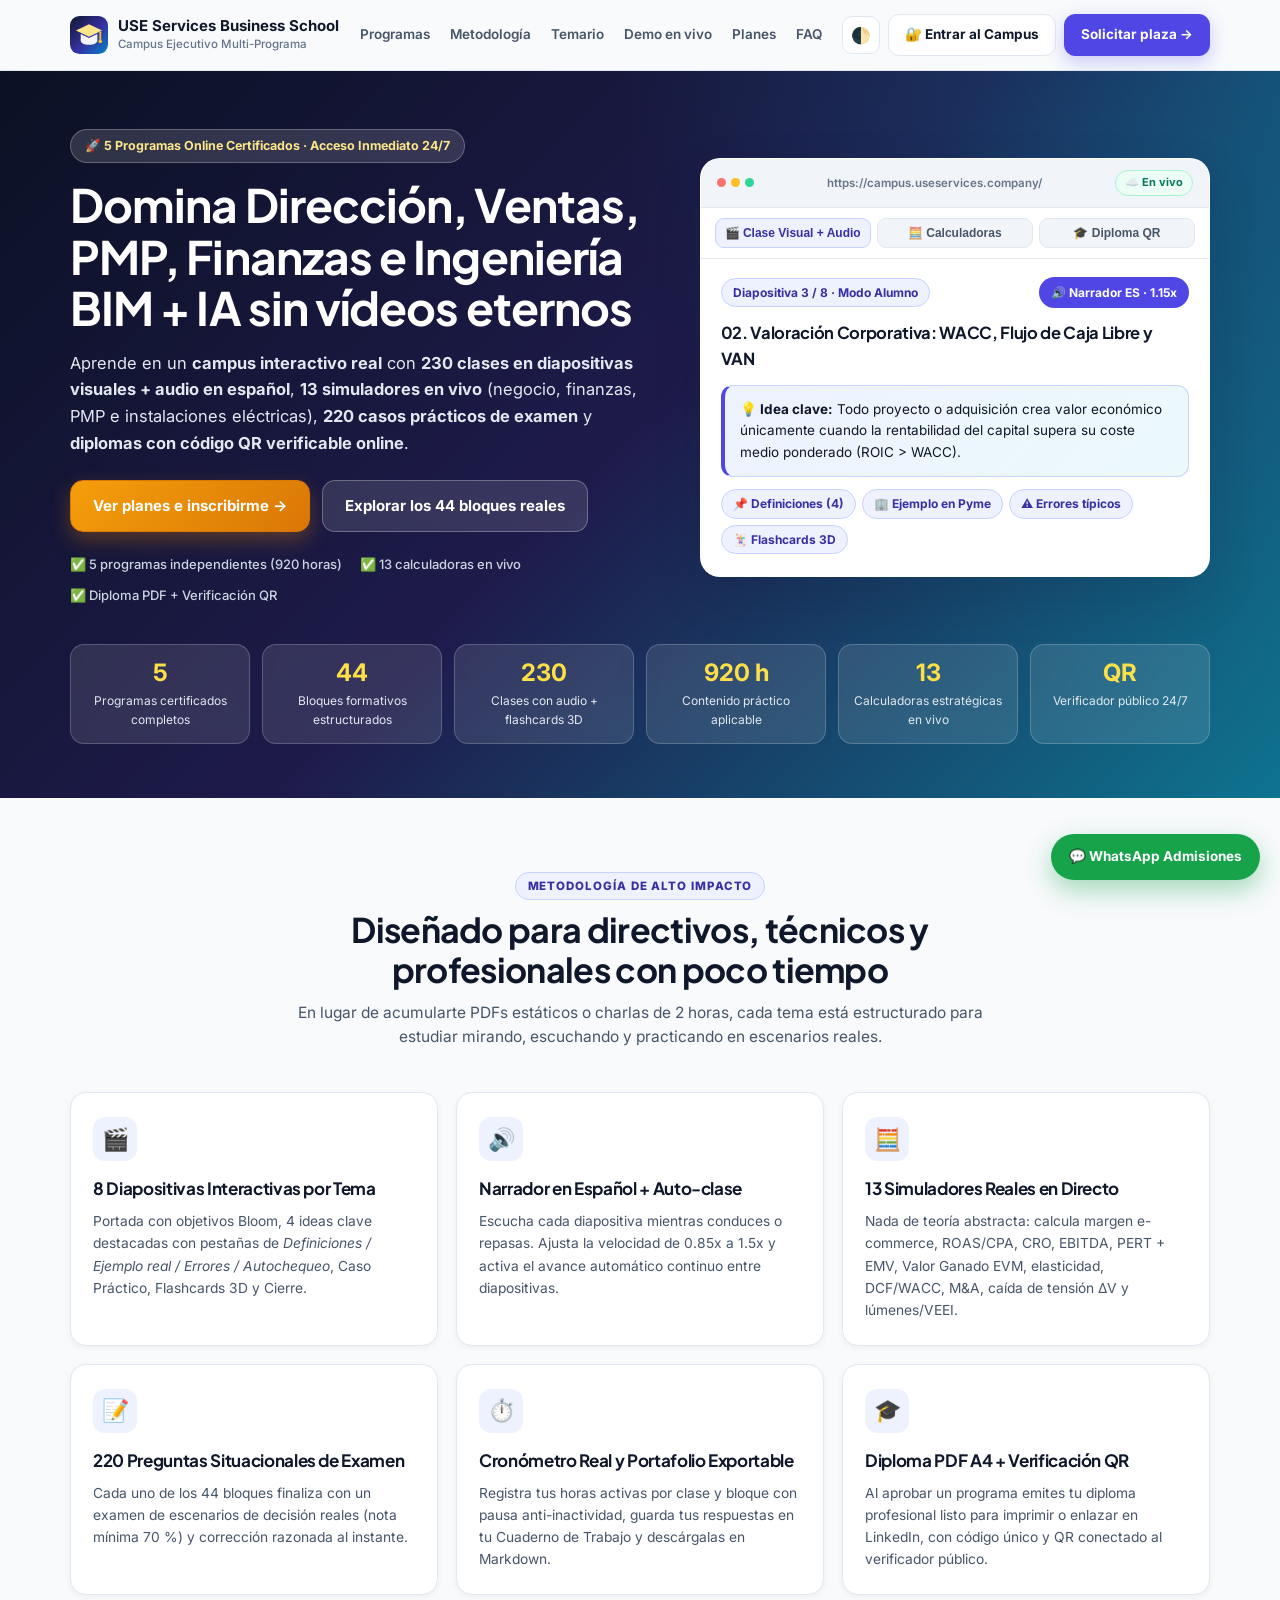
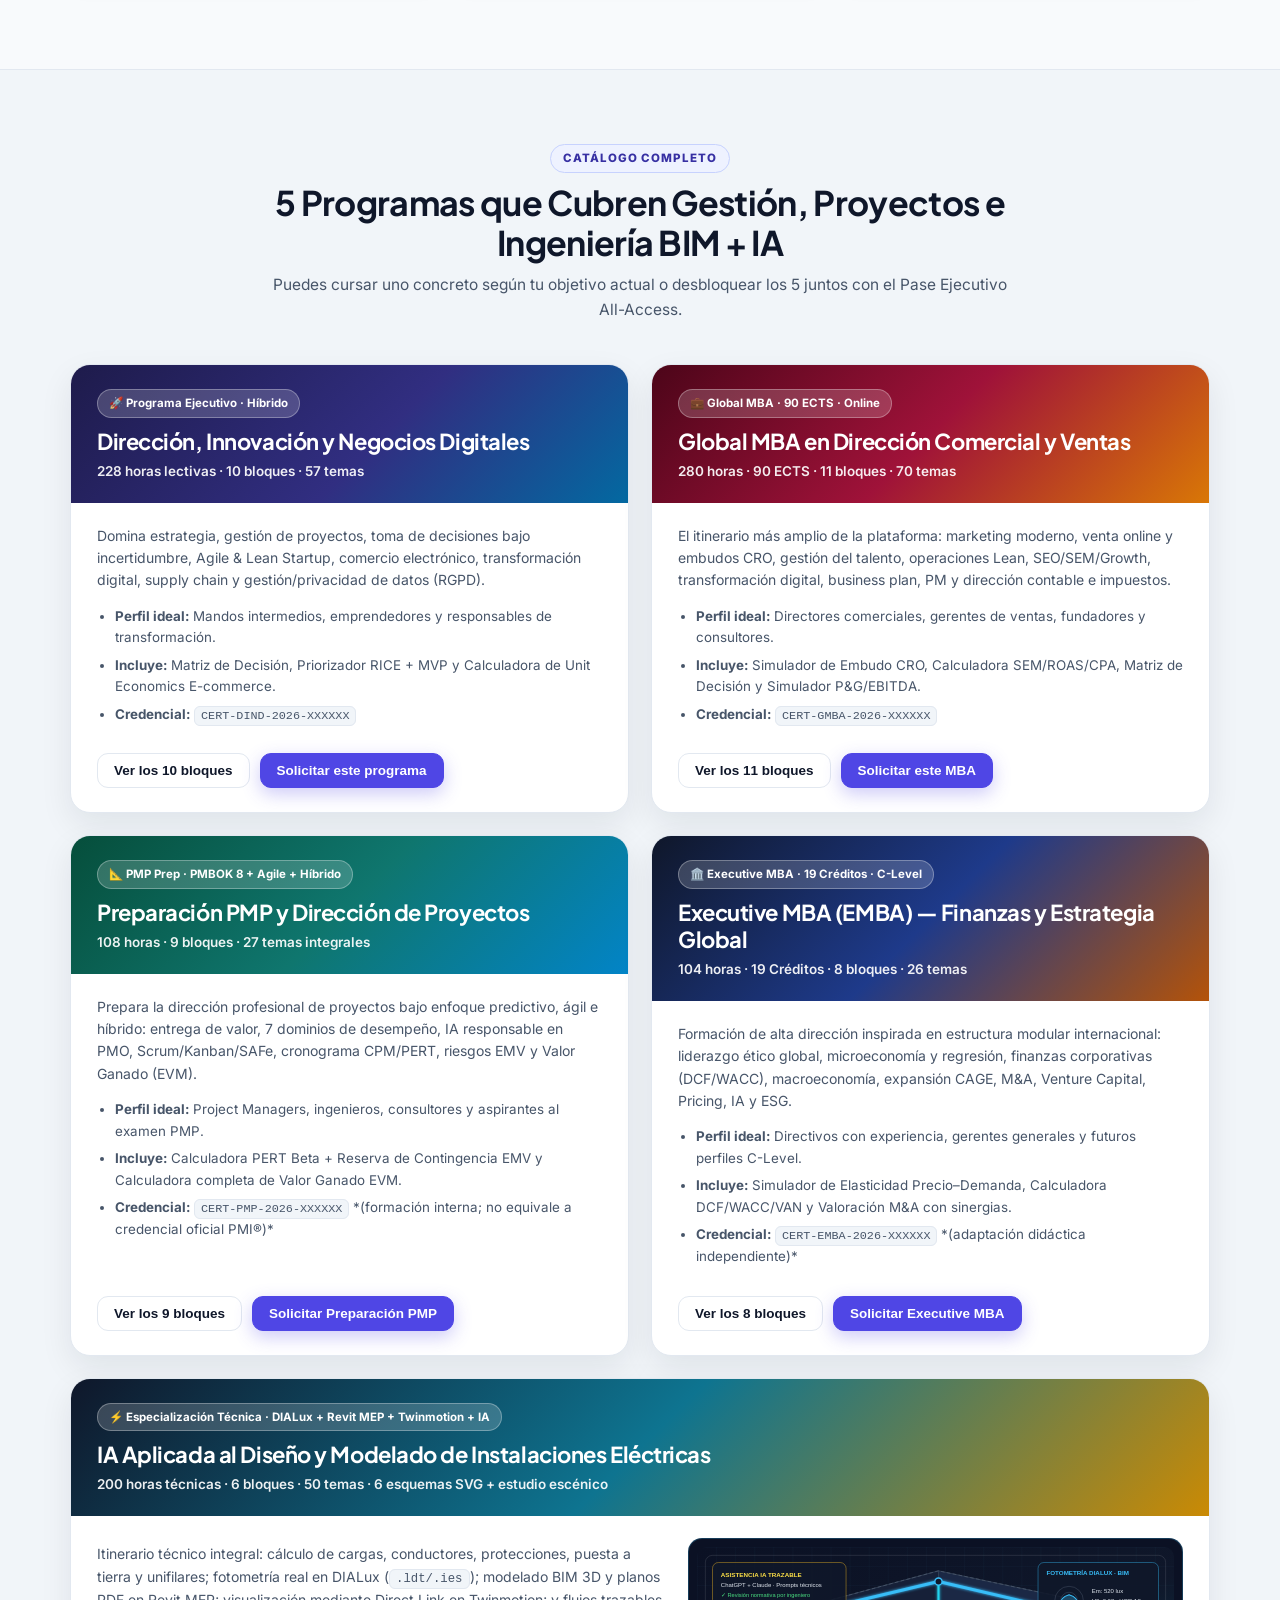
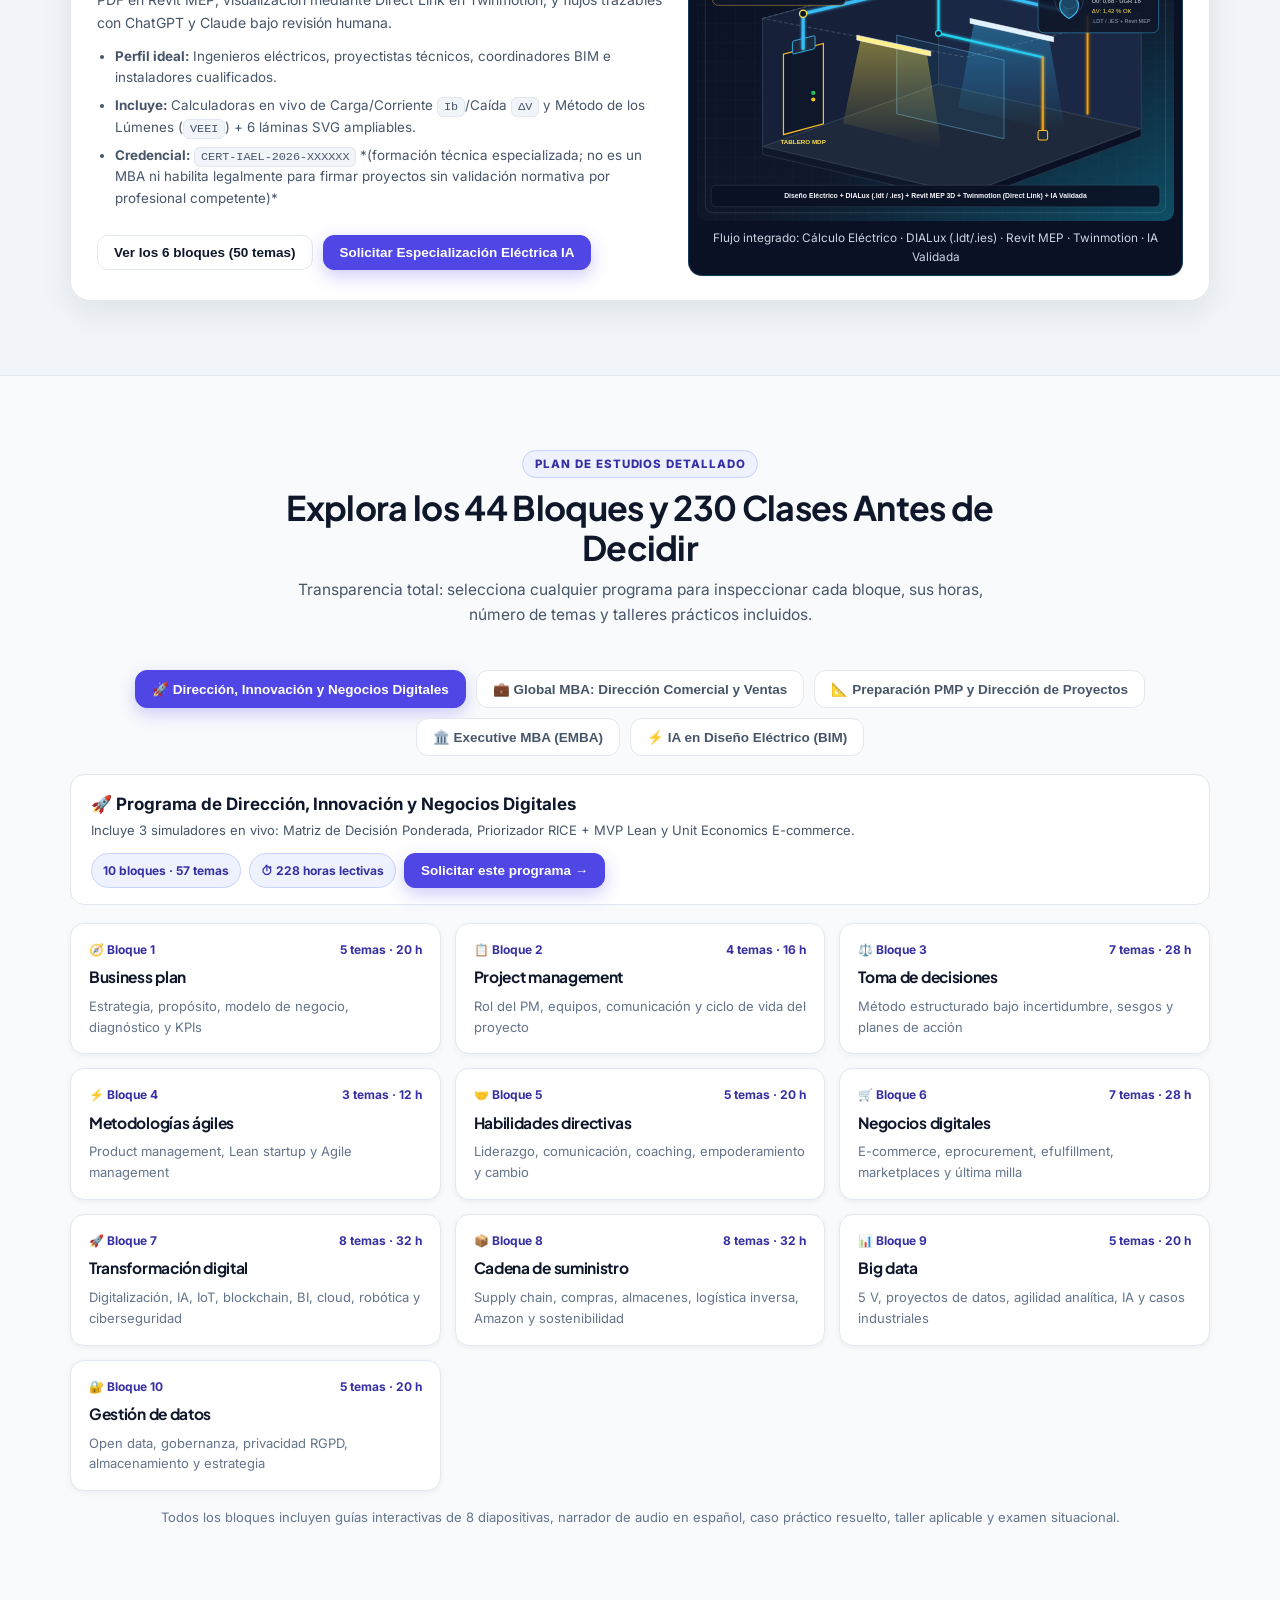
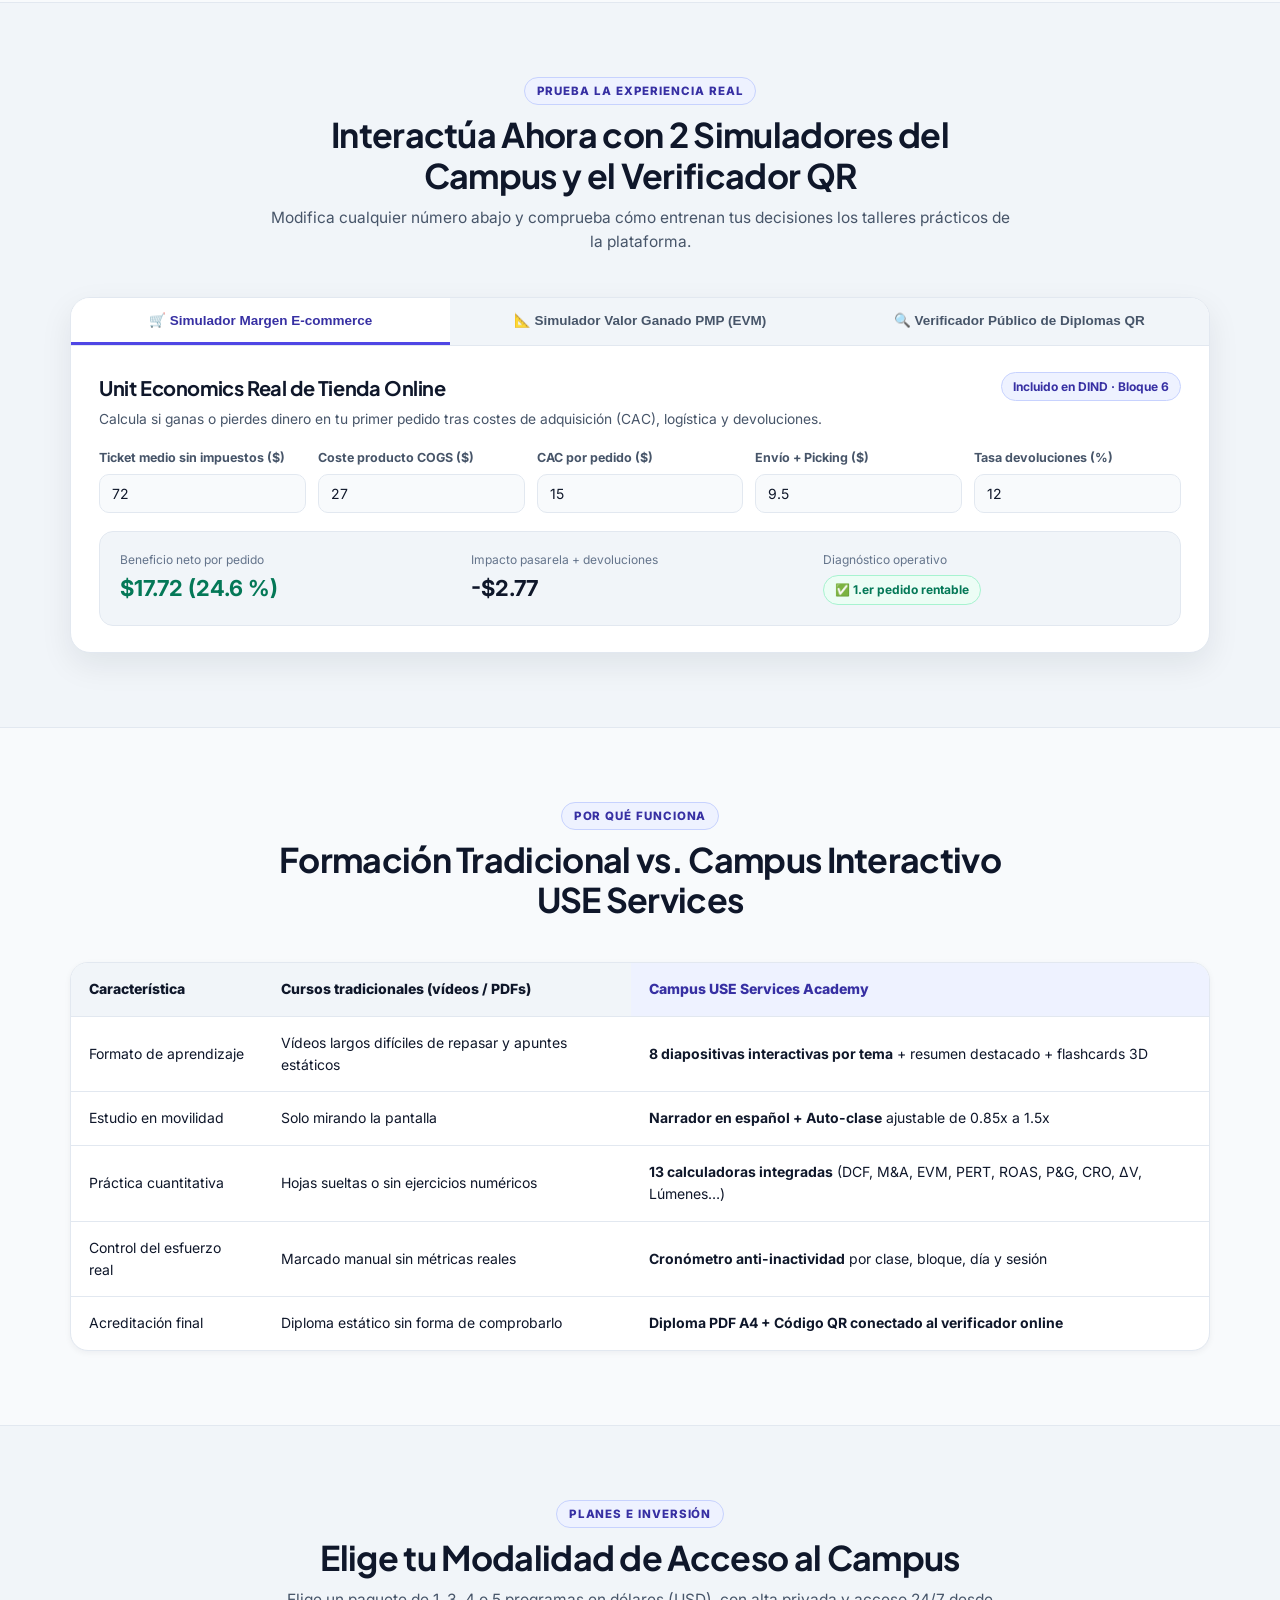
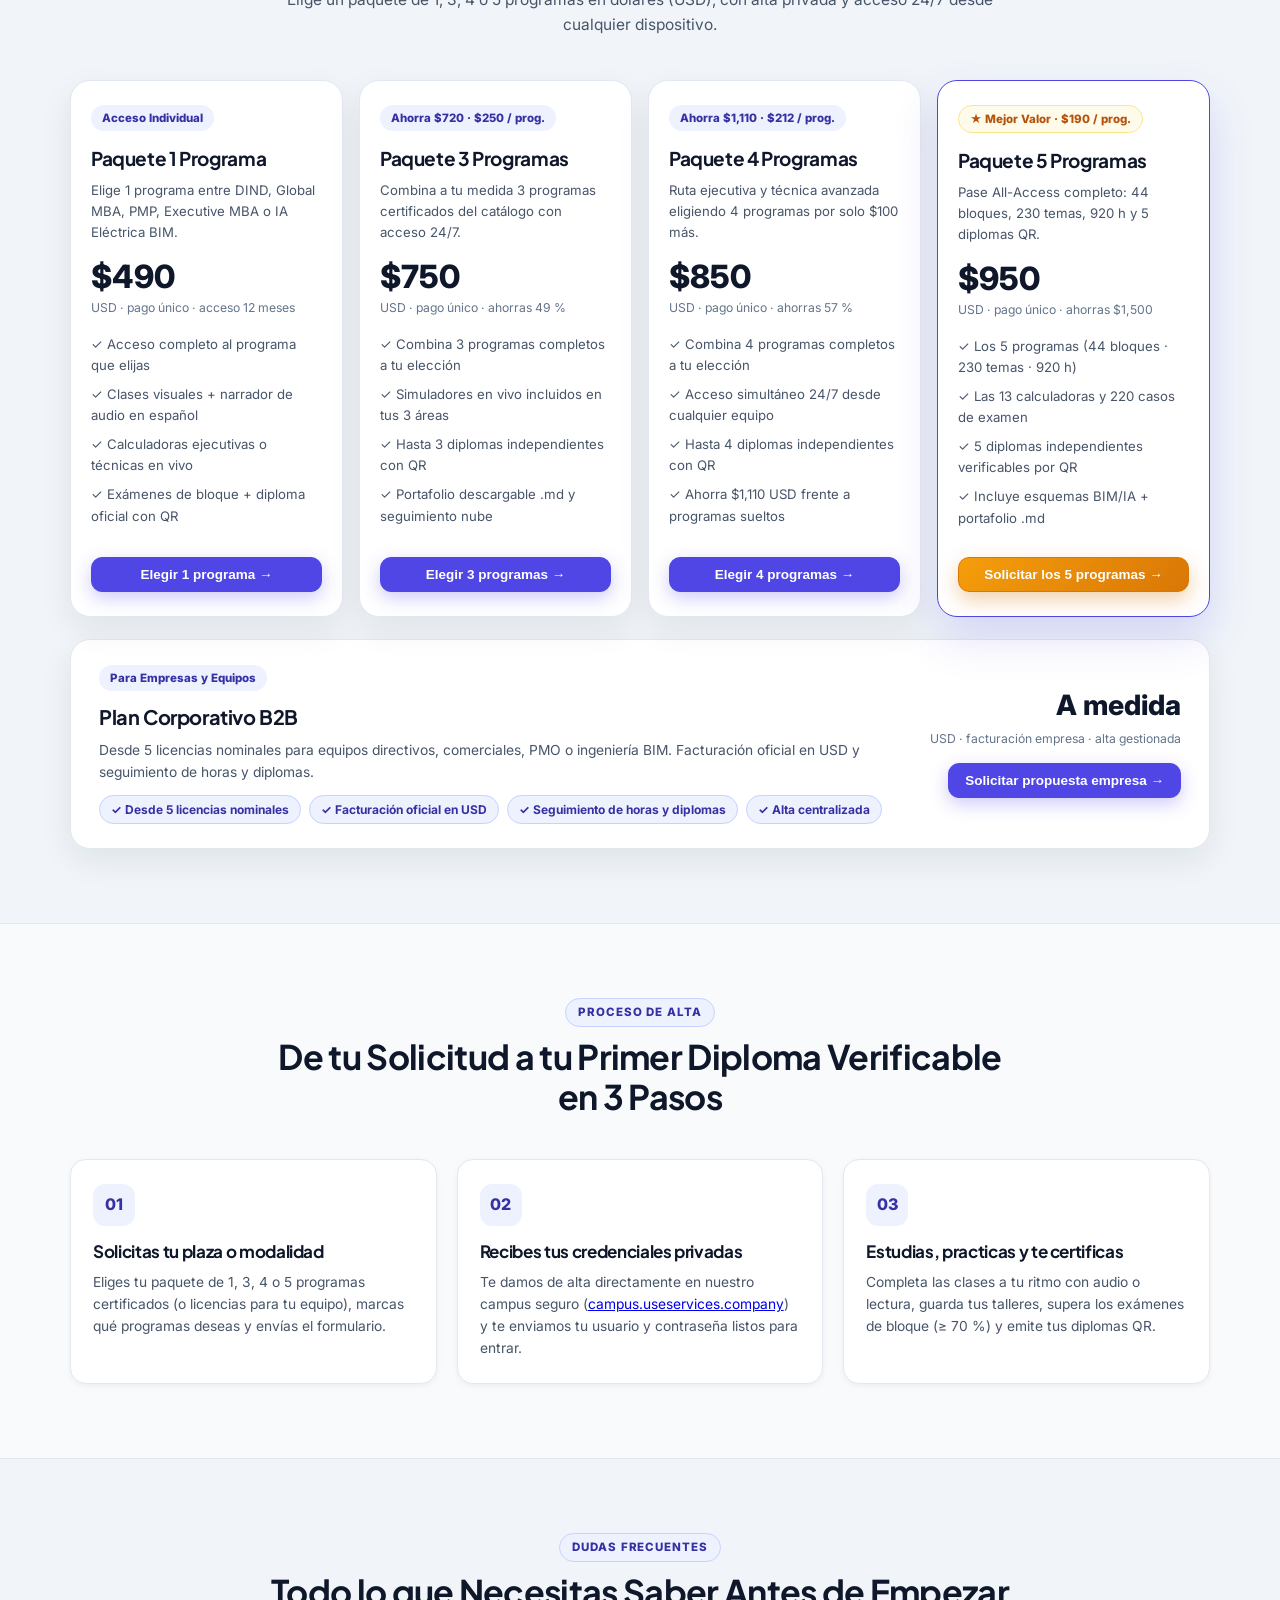
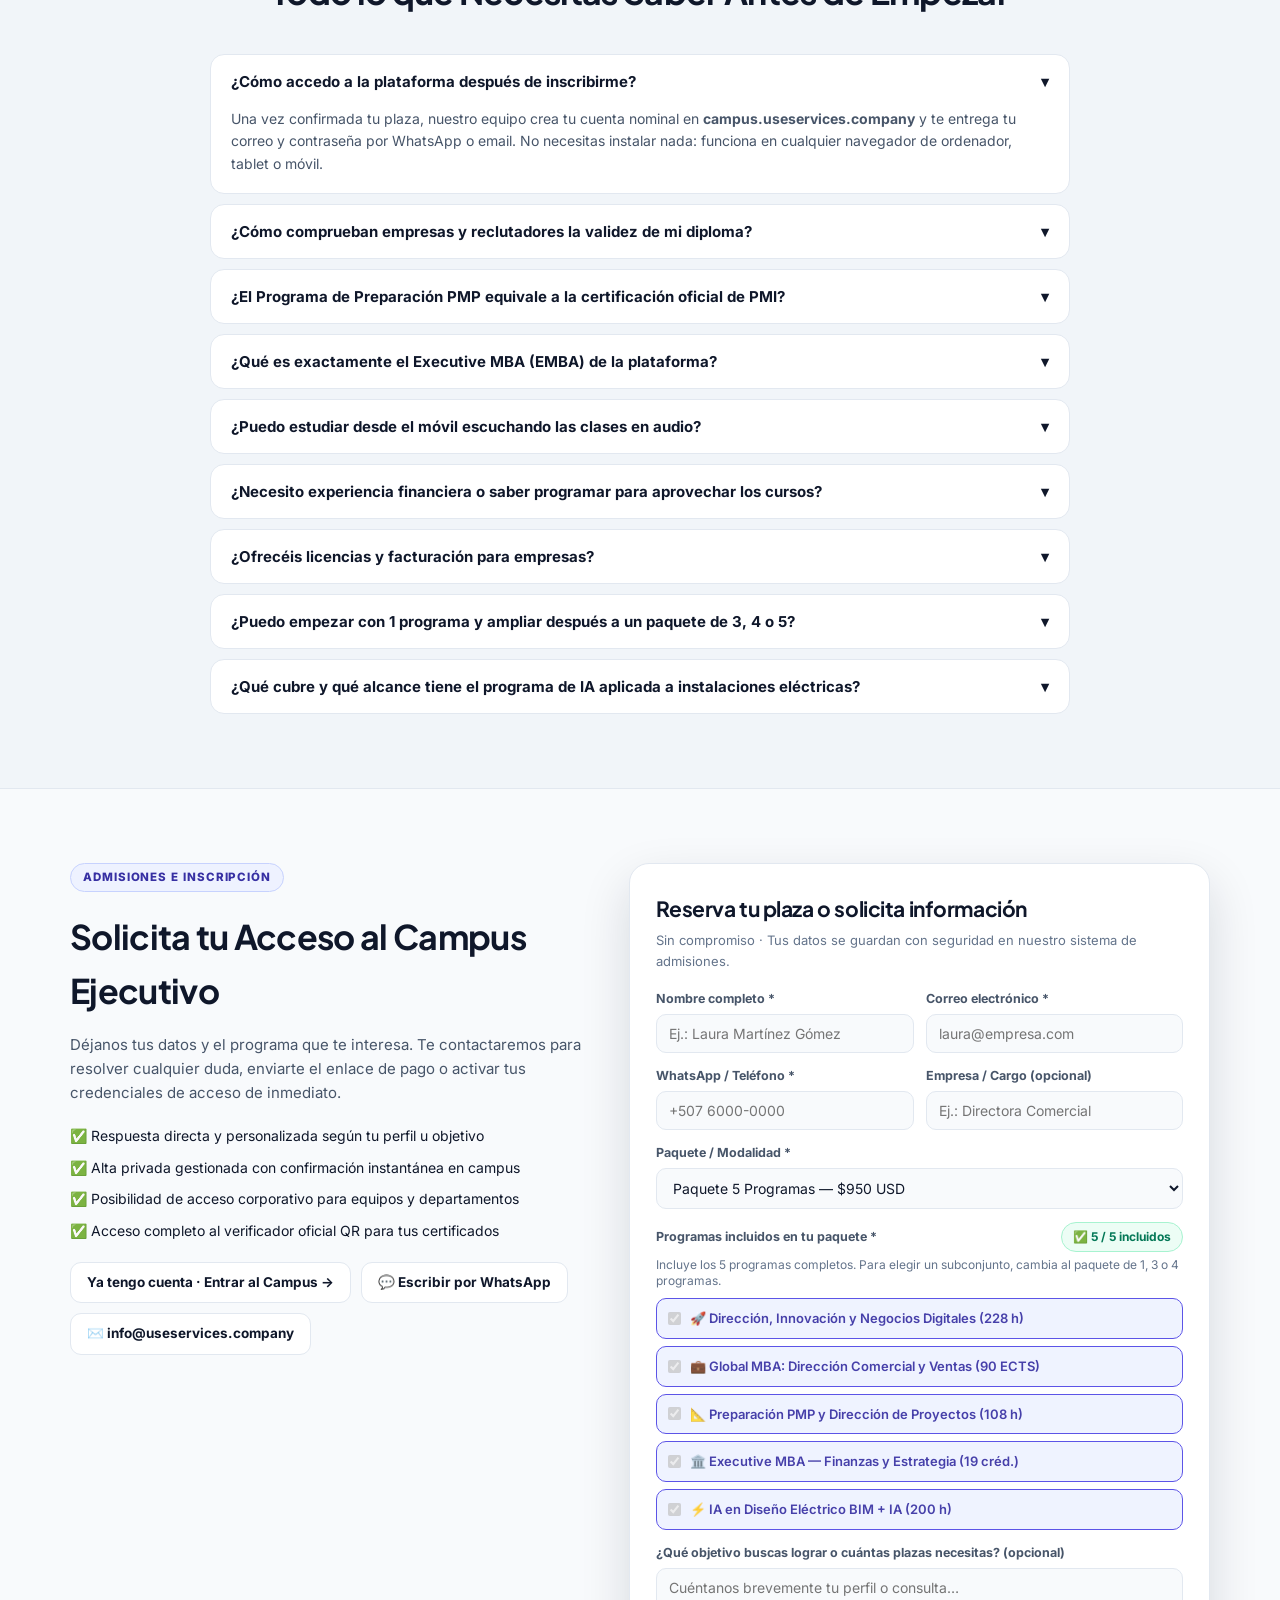
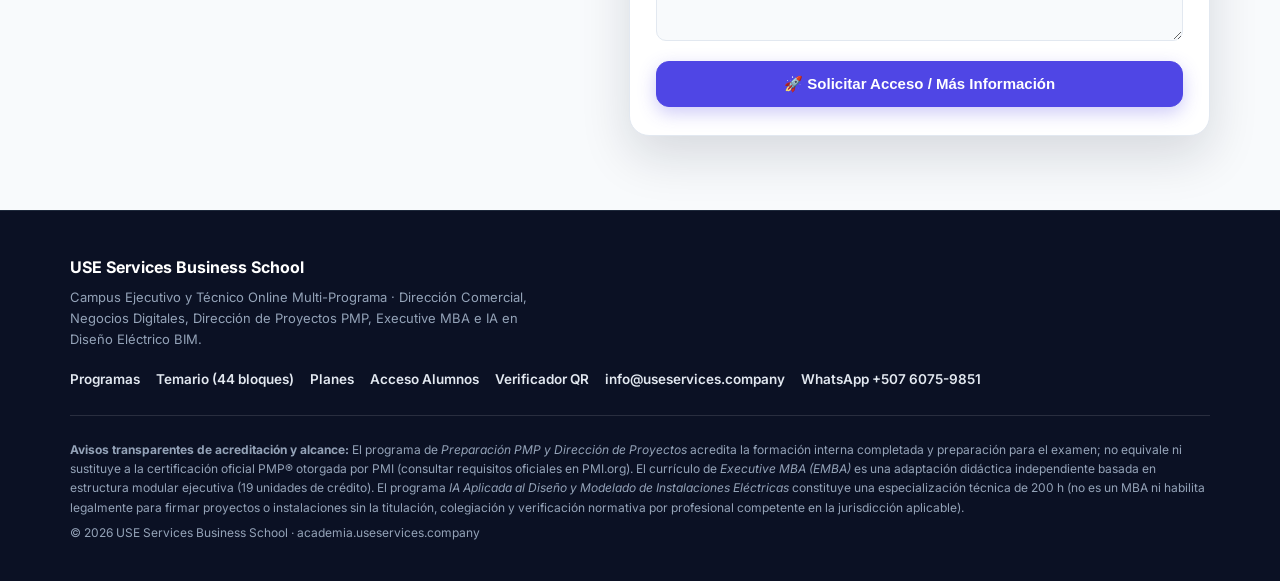
==== commit c69729e2: "Configurar precios en USD ($) con paquetes de 1/3/4/5 programas y corregir desbordamiento y KaTeX en" ====
--- a/landing/index.html
+++ b/landing/index.html
@@ -35,7 +35,7 @@
   <link rel="preconnect" href="https://fonts.gstatic.com" crossorigin />
   <link href="https://fonts.googleapis.com/css2?family=Inter:wght@400;500;600;700&family=Plus+Jakarta+Sans:wght@700;800&display=swap" rel="stylesheet" />
 
-  <link rel="stylesheet" href="styles.css" />
+  <link rel="stylesheet" href="styles.css?v=20261124b" />
 
   <!-- Structured Data: EducationalOrganization -->
   <script type="application/ld+json">
@@ -525,10 +525,10 @@
               <span class="pill">Incluido en DIND · Bloque 6</span>
             </div>
             <div class="demo-inputs-grid">
-              <label>Ticket medio sin IVA (€)<input type="number" id="deAov" value="72" step="1" /></label>
-              <label>Coste producto COGS (€)<input type="number" id="deCogs" value="27" step="0.5" /></label>
-              <label>CAC por pedido (€)<input type="number" id="deCac" value="15" step="0.5" /></label>
-              <label>Envío + Picking (€)<input type="number" id="deShip" value="9.5" step="0.5" /></label>
+              <label>Ticket medio sin impuestos ($)<input type="number" id="deAov" value="72" step="1" /></label>
+              <label>Coste producto COGS ($)<input type="number" id="deCogs" value="27" step="0.5" /></label>
+              <label>CAC por pedido ($)<input type="number" id="deCac" value="15" step="0.5" /></label>
+              <label>Envío + Picking ($)<input type="number" id="deShip" value="9.5" step="0.5" /></label>
               <label>Tasa devoluciones (%)<input type="number" id="deRet" value="12" step="1" /></label>
             </div>
             <div class="demo-output" id="demoEcomOut"></div>
@@ -543,10 +543,10 @@
               <span class="pill">Incluido en PMP · Bloque 8</span>
             </div>
             <div class="demo-inputs-grid">
-              <label>BAC — Presupuesto Total (€)<input type="number" id="dvBac" value="200000" step="5000" /></label>
-              <label>PV — Valor Planificado (€)<input type="number" id="dvPv" value="110000" step="5000" /></label>
-              <label>EV — Valor Ganado (€)<input type="number" id="dvEv" value="96000" step="5000" /></label>
-              <label>AC — Coste Real (€)<input type="number" id="dvAc" value="120000" step="5000" /></label>
+              <label>BAC — Presupuesto Total ($)<input type="number" id="dvBac" value="200000" step="5000" /></label>
+              <label>PV — Valor Planificado ($)<input type="number" id="dvPv" value="110000" step="5000" /></label>
+              <label>EV — Valor Ganado ($)<input type="number" id="dvEv" value="96000" step="5000" /></label>
+              <label>AC — Coste Real ($)<input type="number" id="dvAc" value="120000" step="5000" /></label>
             </div>
             <div class="demo-output" id="demoEvmOut"></div>
           </div>
@@ -623,11 +623,14 @@
         <div class="sec-head">
           <span class="sec-kicker">Planes e Inversión</span>
           <h2>Elige tu Modalidad de Acceso al Campus</h2>
-          <p>Alta rápida con credenciales privadas y acceso 24/7 desde cualquier ordenador, tablet o móvil.</p>
+          <p>Elige un paquete de 1, 3, 4 o 5 programas en dólares (USD), con alta privada y acceso 24/7 desde cualquier dispositivo.</p>
         </div>
 
         <div class="pricing-grid" id="pricingGrid">
           <!-- Rendered cleanly from landing-config.js -->
+        </div>
+        <div class="corp-banner" id="corporateBanner">
+          <!-- Corporate B2B horizontal banner rendered from landing-config.js -->
         </div>
       </div>
     </section>
@@ -643,7 +646,7 @@
           <article class="step-card">
             <div class="step-num">01</div>
             <h3>Solicitas tu plaza o modalidad</h3>
-            <p>Eliges un programa individual, el Pase All-Access con los 5 certificados o licencias para tu equipo y envías el formulario.</p>
+            <p>Eliges tu paquete de 1, 3, 4 o 5 programas certificados (o licencias para tu equipo), marcas qué programas deseas y envías el formulario.</p>
           </article>
           <article class="step-card">
             <div class="step-num">02</div>
@@ -697,8 +700,8 @@
             <div class="faq-a">Sí. Con el Plan Corporativo B2B habilitamos accesos individuales para cada integrante de tu equipo (desde 5 licencias), emitimos factura a nombre de tu sociedad y te facilitamos seguimiento de avance, exámenes y certificaciones.</div>
           </div>
           <div class="faq-item">
-            <button type="button" class="faq-q" aria-expanded="false">¿Puedo empezar con un programa y ampliar después a los 5? <span>▾</span></button>
-            <div class="faq-a">Sí. Todo tu historial, notas de casos prácticos, horas y diplomas quedan guardados en tu perfil único en Supabase; puedes ampliar al Pase All-Access cuando lo necesites conservando todo tu avance previo.</div>
+            <button type="button" class="faq-q" aria-expanded="false">¿Puedo empezar con 1 programa y ampliar después a un paquete de 3, 4 o 5? <span>▾</span></button>
+            <div class="faq-a">Sí. Todo tu historial, notas de casos prácticos, horas y diplomas quedan guardados en tu perfil único en Supabase; puedes ampliar a un paquete de 3, 4 o a los 5 programas (Pase All-Access) cuando lo necesites conservando todo tu avance previo.</div>
           </div>
           <div class="faq-item">
             <button type="button" class="faq-q" aria-expanded="false">¿Qué cubre y qué alcance tiene el programa de IA aplicada a instalaciones eléctricas? <span>▾</span></button>
@@ -751,7 +754,7 @@
             <div class="form-row-2">
               <div class="fg">
                 <label for="leadPhone">WhatsApp / Teléfono *</label>
-                <input id="leadPhone" type="tel" required placeholder="+34 600 000 000" autocomplete="tel" />
+                <input id="leadPhone" type="tel" required placeholder="+507 6000-0000" autocomplete="tel" />
               </div>
               <div class="fg">
                 <label for="leadCompany">Empresa / Cargo (opcional)</label>
@@ -759,25 +762,44 @@
               </div>
             </div>
 
-            <div class="form-row-2">
-              <div class="fg">
-                <label for="leadProgram">Programa de interés</label>
-                <select id="leadProgram">
-                  <option value="all">Pase All-Access (Los 5 Programas)</option>
-                  <option value="dind">Dirección, Innovación y Negocios Digitales (228 h)</option>
-                  <option value="gmba">Global MBA en Dirección Comercial y Ventas (90 ECTS)</option>
-                  <option value="pmp">Preparación PMP y Dirección de Proyectos (108 h)</option>
-                  <option value="emba">Executive MBA — Finanzas y Estrategia (19 Créditos)</option>
-                  <option value="iael">IA Aplicada a Instalaciones Eléctricas — BIM + IA (200 h)</option>
-                </select>
-              </div>
-              <div class="fg">
-                <label for="leadPlan">Modalidad preferida</label>
-                <select id="leadPlan">
-                  <option value="allAccess">Pase Ejecutivo All-Access</option>
-                  <option value="individual">1 Programa Certificado</option>
-                  <option value="corporate">Plan Corporativo B2B (Empresas)</option>
-                </select>
+            <div class="fg">
+              <label for="leadPlan">Paquete / Modalidad *</label>
+              <select id="leadPlan">
+                <option value="individual">Paquete 1 Programa — $490 USD</option>
+                <option value="pack3">Paquete 3 Programas — $750 USD</option>
+                <option value="pack4">Paquete 4 Programas — $850 USD</option>
+                <option value="allAccess" selected>Paquete 5 Programas (All-Access) — $950 USD</option>
+                <option value="corporate">Plan Corporativo B2B (Empresas)</option>
+              </select>
+            </div>
+
+            <div class="fg prog-picker" id="leadProgramPicker">
+              <div class="prog-picker-head">
+                <label style="margin:0;">Programas incluidos en tu paquete *</label>
+                <span class="pill" id="leadProgramCount">5 / 5 seleccionados</span>
+              </div>
+              <p class="prog-picker-hint" id="leadProgramHint">Incluye los 5 programas completos.</p>
+              <div class="prog-picker-grid">
+                <label class="prog-pick-item">
+                  <input type="checkbox" name="leadPrograms" value="dind" checked />
+                  <span>🚀 Dirección, Innovación y Negocios Digitales (228 h)</span>
+                </label>
+                <label class="prog-pick-item">
+                  <input type="checkbox" name="leadPrograms" value="gmba" checked />
+                  <span>💼 Global MBA: Dirección Comercial y Ventas (90 ECTS)</span>
+                </label>
+                <label class="prog-pick-item">
+                  <input type="checkbox" name="leadPrograms" value="pmp" checked />
+                  <span>📐 Preparación PMP y Dirección de Proyectos (108 h)</span>
+                </label>
+                <label class="prog-pick-item">
+                  <input type="checkbox" name="leadPrograms" value="emba" checked />
+                  <span>🏛️ Executive MBA — Finanzas y Estrategia (19 créd.)</span>
+                </label>
+                <label class="prog-pick-item">
+                  <input type="checkbox" name="leadPrograms" value="iael" checked />
+                  <span>⚡ IA en Diseño Eléctrico BIM + IA (200 h)</span>
+                </label>
               </div>
             </div>
 
@@ -825,8 +847,8 @@
     💬 WhatsApp Admisiones
   </a>
 
-  <script src="landing-config.js"></script>
-  <script src="curriculum-data.js"></script>
-  <script src="app.js"></script>
+  <script src="landing-config.js?v=20261124b"></script>
+  <script src="curriculum-data.js?v=20261124b"></script>
+  <script src="app.js?v=20261124b"></script>
 </body>
 </html>
--- a/landing/styles.css
+++ b/landing/styles.css
@@ -407,10 +407,10 @@
 .compare-table tr:last-child td { border-bottom: none; }
 
 /* Pricing */
-.pricing-grid { display: grid; grid-template-columns: repeat(3, 1fr); gap: 20px; align-items: stretch; }
+.pricing-grid { display: grid; grid-template-columns: repeat(4, minmax(0, 1fr)); gap: 16px; align-items: stretch; }
 .price-card {
   background: var(--surface); border: 1.5px solid var(--border); border-radius: 20px;
-  padding: 28px 24px; box-shadow: var(--shadow); display: flex; flex-direction: column;
+  padding: 24px 20px; box-shadow: var(--shadow); display: flex; flex-direction: column;
 }
 .price-card.featured {
   border-color: var(--primary-bright);
@@ -422,13 +422,28 @@
   background: var(--primary-soft); color: var(--primary); margin-bottom: 12px;
 }
 .price-card.featured .price-badge { background: var(--gold-soft); color: var(--gold); border: 1px solid var(--gold-border); }
-.price-card h3 { margin: 0 0 6px; font-size: 21px; }
-.price-sub { margin: 0 0 18px; font-size: 13.5px; color: var(--text-muted); min-height: 44px; }
-.price-val { font-size: 36px; font-weight: 800; color: var(--text); line-height: 1.1; }
-.price-period { font-size: 12.5px; color: var(--text-soft); margin: 4px 0 18px; }
-.price-list { list-style: none; padding: 0; margin: 0 0 22px; font-size: 13.5px; color: var(--text-muted); }
+.price-card h3 { margin: 0 0 6px; font-size: 19px; }
+.price-sub { margin: 0 0 16px; font-size: 13.2px; color: var(--text-muted); min-height: 54px; }
+.price-val { font-size: 32px; font-weight: 800; color: var(--text); line-height: 1.1; }
+.price-period { font-size: 12.2px; color: var(--text-soft); margin: 4px 0 16px; }
+.price-list { list-style: none; padding: 0; margin: 0 0 20px; font-size: 13.2px; color: var(--text-muted); }
 .price-list li { margin-bottom: 8px; }
 .price-card .btn { margin-top: auto; width: 100%; }
+
+.corp-banner {
+  margin-top: 22px; background: var(--surface); border: 1.5px solid var(--border);
+  border-radius: 20px; padding: 24px 28px; box-shadow: var(--shadow);
+  display: flex; justify-content: space-between; align-items: center; gap: 24px; flex-wrap: wrap;
+}
+.corp-banner-info { flex: 1 1 500px; min-width: 0; }
+.corp-banner-info h3 { margin: 0 0 6px; font-size: 20px; }
+.corp-banner-info p { margin: 0 0 12px; font-size: 13.8px; color: var(--text-muted); }
+.corp-banner-pills { display: flex; flex-wrap: wrap; gap: 8px; }
+.corp-banner-cta {
+  display: flex; flex-direction: column; align-items: flex-end; gap: 8px; min-width: 230px;
+}
+.corp-banner-cta .price-val { font-size: 28px; }
+.corp-banner-cta .price-period { margin: 0 0 6px; text-align: right; }
 
 /* Steps */
 .steps-grid { display: grid; grid-template-columns: repeat(3, 1fr); gap: 20px; }
@@ -480,6 +495,29 @@
 .lead-msg.ok { background: var(--success-soft); border-color: var(--success-border); color: var(--success); }
 .lead-msg.err { background: var(--danger-soft); border-color: var(--danger-border); color: var(--danger); }
 
+.prog-picker-head {
+  display: flex; justify-content: space-between; align-items: center; gap: 8px; flex-wrap: wrap; margin-bottom: 5px;
+}
+.prog-picker-hint { font-size: 12px; color: var(--text-soft); margin: 0 0 9px; line-height: 1.35; }
+.prog-picker-hint.warn { color: var(--danger); font-weight: 600; }
+.prog-picker-grid { display: grid; gap: 7px; }
+.prog-pick-item {
+  display: flex !important; align-items: center; gap: 9px;
+  padding: 9px 11px; border: 1.5px solid var(--border); border-radius: 10px;
+  background: var(--bg); cursor: pointer; font-size: 13px !important;
+  font-weight: 600 !important; color: var(--text) !important; margin-bottom: 0 !important;
+  transition: border-color 0.15s ease, background 0.15s ease;
+}
+.prog-pick-item:hover { border-color: var(--primary-border); }
+.prog-pick-item input[type="checkbox"] {
+  width: auto !important; padding: 0 !important; margin: 0;
+  accent-color: var(--primary-bright); flex-shrink: 0;
+}
+.prog-pick-item.checked {
+  border-color: var(--primary-bright); background: var(--primary-soft); color: var(--primary) !important;
+}
+.prog-pick-item.locked { cursor: default; opacity: 0.92; }
+
 /* Footer */
 .site-footer {
   background: #0b1124; color: #cbd5e1; padding: 44px 0 34px; border-top: 1px solid #1e293b;
@@ -504,10 +542,14 @@
 }
 .wa-float:hover { background: #15803d; }
 
+@media (max-width: 1120px) {
+  .pricing-grid { grid-template-columns: repeat(2, minmax(0, 1fr)); }
+}
+
 @media (max-width: 1000px) {
   .hero-grid, .enroll-grid, .prog-body-split { grid-template-columns: 1fr; }
   .kpi-strip { grid-template-columns: repeat(3, 1fr); }
-  .pillars-grid, .pricing-grid, .steps-grid { grid-template-columns: 1fr; }
+  .pillars-grid, .steps-grid { grid-template-columns: 1fr; }
   .programs-grid { grid-template-columns: 1fr; }
   .nav-links { display: none; }
   .nav-links.open {
@@ -519,7 +561,10 @@
 
 @media (max-width: 640px) {
   .kpi-strip { grid-template-columns: repeat(2, 1fr); }
-  .demo-tabs { grid-template-columns: 1fr; }
+  .pricing-grid, .demo-tabs { grid-template-columns: 1fr; }
   .form-row-2 { grid-template-columns: 1fr; }
+  .corp-banner { flex-direction: column; align-items: flex-start; padding: 20px; }
+  .corp-banner-cta { align-items: flex-start; width: 100%; }
+  .corp-banner-cta .price-period { text-align: left; }
   #navCampusBtn { display: none; }
 }
